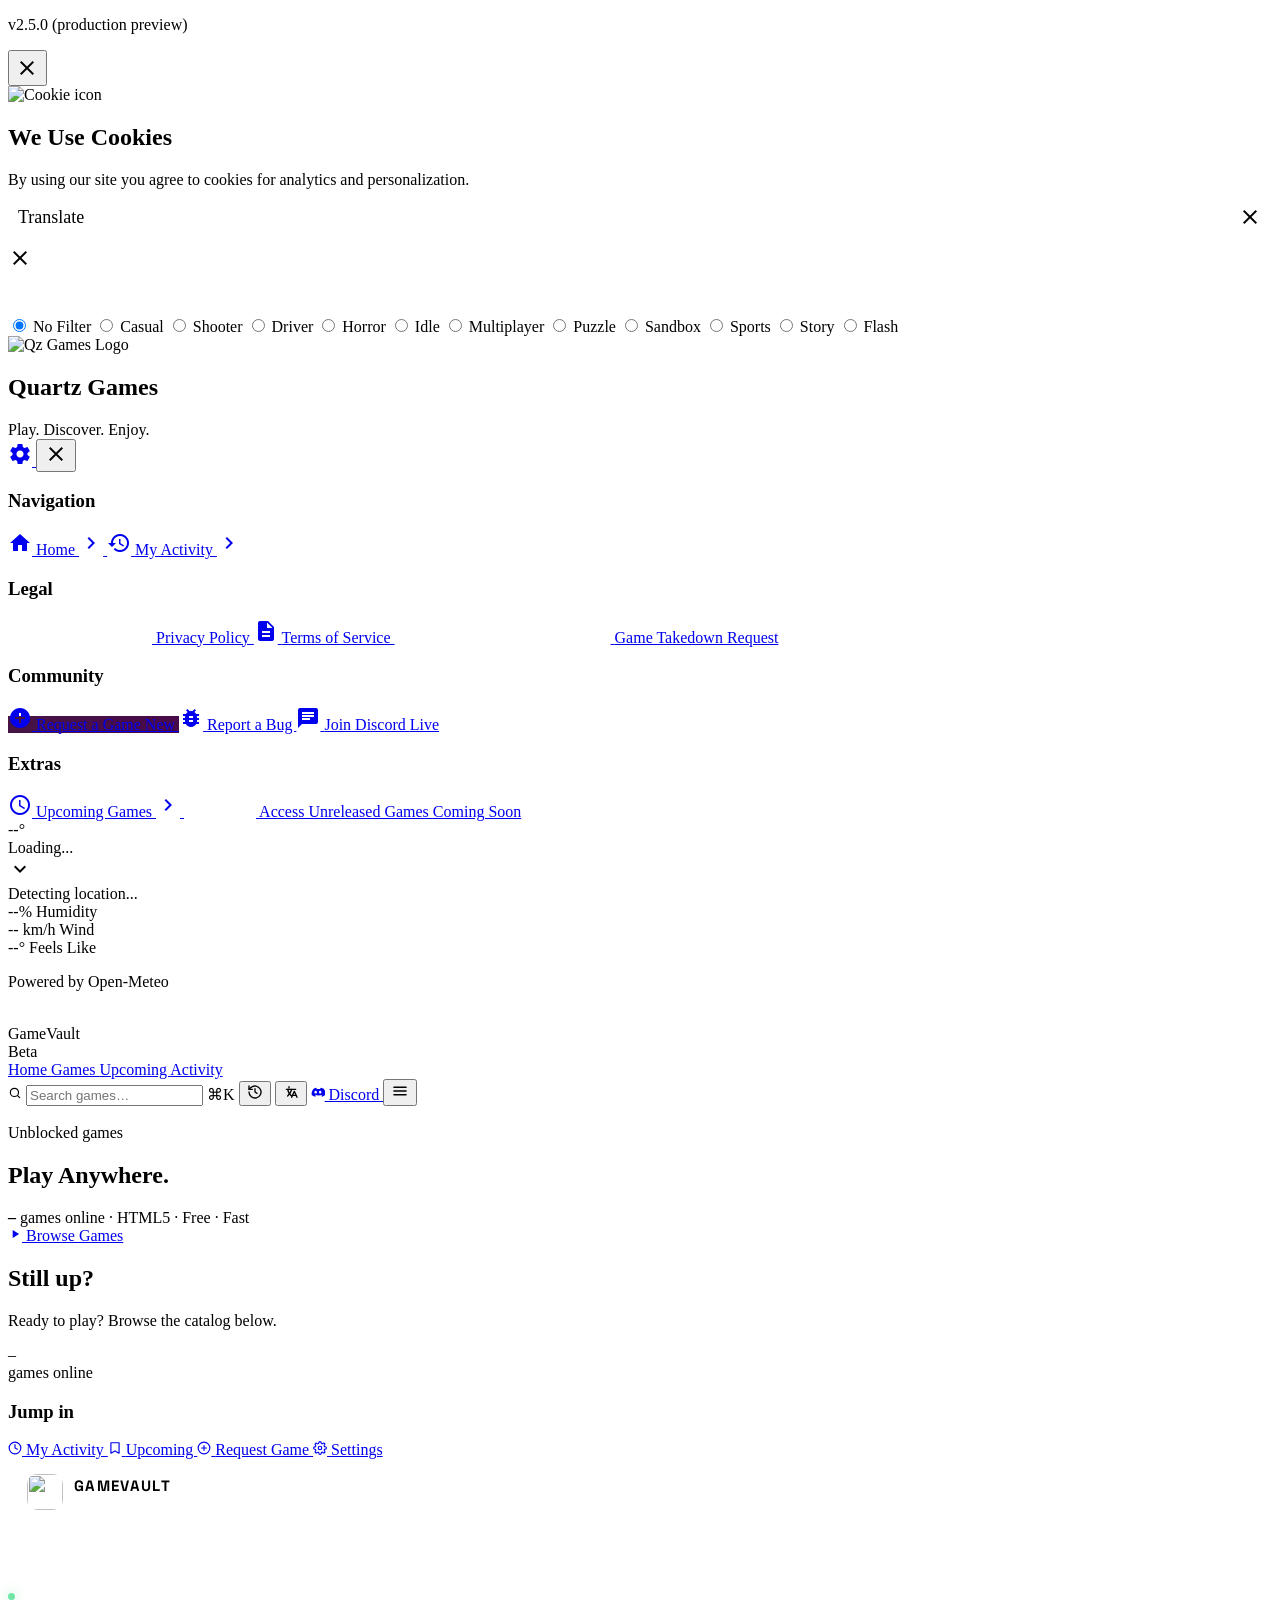
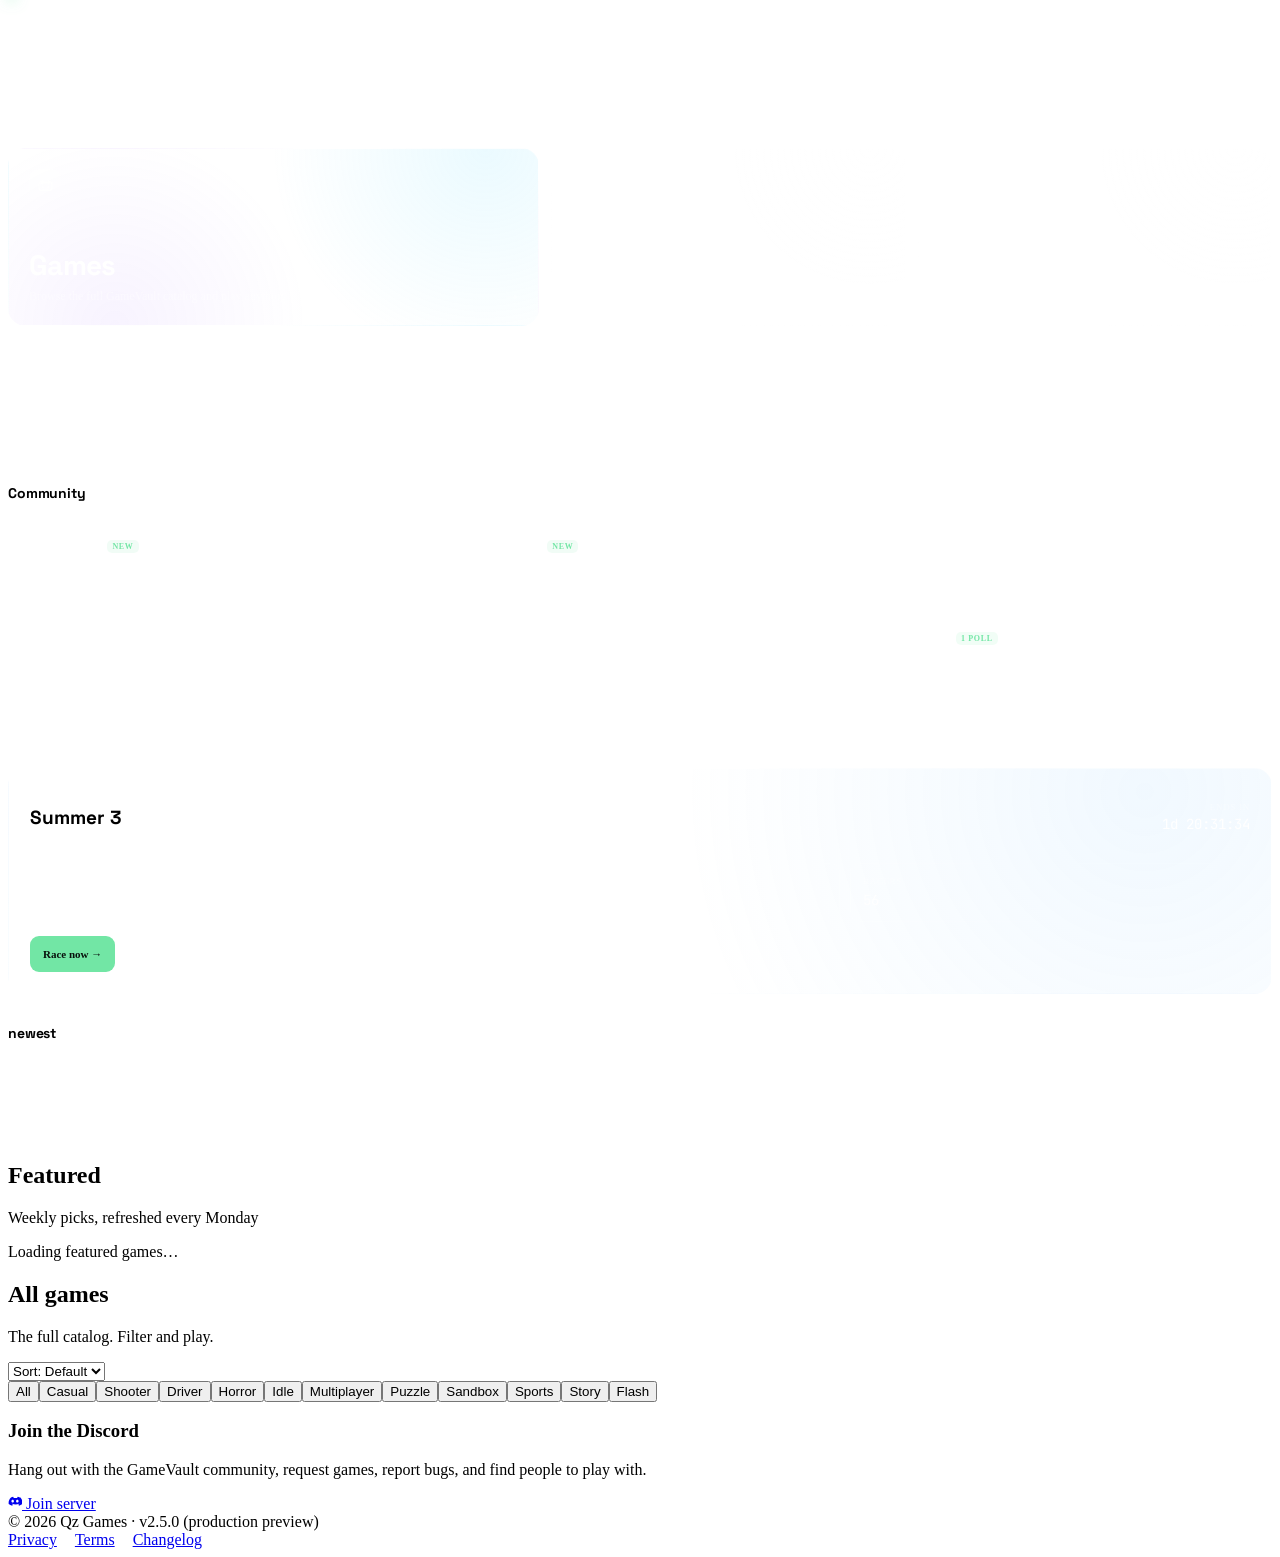
==== index.html @ e8b86406 "Update index.html" ====
<!DOCTYPE html>
<html lang="en">
    <head>
        <meta charset="UTF-8">
        <meta name="theme-color" content="#0a0b0e">
        <title>GameVault · Qz Games</title>

        <meta property="og:title" content="GameVault · Qz Games" />
        <meta name="title" content="GameVault · Qz Games" />
        <meta name="author" content="Qz Games" />

        <!-- Fonts: existing + new design fonts -->
        <link rel="preconnect" href="https://fonts.googleapis.com">
        <link rel="preconnect" href="https://fonts.gstatic.com" crossorigin>
        <link rel="preconnect" href="https://www.googletagmanager.com">
        <link href="https://fonts.googleapis.com/css2?family=Inter:wght@400;500;600;700&family=Space+Grotesk:wght@400;500;600;700&family=JetBrains+Mono:wght@400;500&display=swap" rel="stylesheet">

        <!-- CSS: existing stack, then home.css overrides last -->
        <link rel="stylesheet" href="./main.css">
        <link rel="stylesheet" href="./animations.css">
        <link id="themecss" rel="stylesheet" href="./styles/default.css">
        <link rel="stylesheet" href="https://fonts.googleapis.com/icon?family=Material+Icons">
        <link rel="stylesheet" href="./iconcss/weather-icons.min.css">
        <link rel="stylesheet" href="./home.css">

        <meta name="language" content="English">

        <script type="application/ld+json">
            {
              "@context": "https://schema.org",
              "@type": "WebPage",
              "name": "GameVault",
              "logo": "https://qz-games.github.io/logo-search.png"
            }
        </script>

        <link rel="canonical" href="https://qz-games.github.io"/>
        <link rel="canonical" href="https://qz-games.github.io/"/>

        <meta property="og:type" content="website" />
        <meta property="og:url" content="https://qz-games.github.io" />
        <meta property="og:image" content="https://qz-games.github.io/Q-BIG.png" />
        <meta property="og:locale" content="en_US" />

        <meta name="twitter:card" content="summary_large_image" />
        <meta name="twitter:title" content="GameVault | Qz Games" />
        <meta name="twitter:description" content="Play high-quality games anywhere." />
        <meta name="twitter:image" content="https://qz-games.github.io/Q-BIG.png" />

        <meta name="description" content="GameVault by Qz Games — play high-quality games, discover new games, connect with friends, and more." />

        <link rel="icon" href="./Q.png">
        <link rel="manifest" href="manifest.json">

        <meta name="keywords" content="qz games, quartz games, gamevault, qz games unblocked, quartz games unblocked, unblocked games github, games, github unblocked, unblocked sites github, unblocked games, school games, games to play, html5 games, play games online, online games"/>

        <meta name="viewport" content="width=device-width, initial-scale=1">

        <!-- Google Analytics -->
        <script defer src="https://www.googletagmanager.com/gtag/js?id=G-J246XWP5WQ"></script>

        <script defer>
            window.addEventListener('load', function() {
                window.dataLayer = window.dataLayer || [];

                function gtag(){
                    dataLayer.push(arguments);
                }

                gtag('js', new Date());
                gtag('config', 'G-J246XWP5WQ');
            });
        </script>

        <script src="./cookieshandle.js"></script>
        <script src="./themeshandler.js"></script>

        <script defer src="https://cdn.jsdelivr.net/npm/html2canvas@1.4.1/dist/html2canvas.min.js"></script>
        <script defer src="https://cdn.jsdelivr.net/npm/lz-string@1.5.0/libs/lz-string.min.js"></script>
        <script defer src="./errorgen.js"></script>

        <script async src="https://fundingchoicesmessages.google.com/i/pub-1654900800235927?ers=1"></script>

        <script>
            (function() {
                function signalGooglefcPresent() {
                    if (!window.frames['googlefcPresent']) {
                        if (document.body) {
                            const iframe = document.createElement('iframe');

                            iframe.style =
                                'width: 0; height: 0; border: none; z-index: -1000; left: -1000px; top: -1000px;';

                            iframe.style.display = 'none';
                            iframe.name = 'googlefcPresent';

                            document.body.appendChild(iframe);
                        } else {
                            setTimeout(signalGooglefcPresent, 0);
                        }
                    }
                }

                signalGooglefcPresent();
            })();
        </script>

        <!-- =========================================================
             GAMEVAULT ADDITIONAL STYLES
             These styles are intentionally inside index.html so the
             GameVault dashboard works without requiring another CSS file.
        ========================================================== -->

        <style>
            /* =========================================================
               GAMEVAULT DASHBOARD
            ========================================================== */

            .gv-dashboard {
                width: 100%;
                margin: 0 auto 42px;
                padding: 0;
            }

            .gv-dashboard *,
            .gv-dashboard *::before,
            .gv-dashboard *::after {
                box-sizing: border-box;
            }

            .gv-top-strip {
                width: 100%;
                display: flex;
                align-items: center;
                justify-content: space-between;
                gap: 18px;
                margin-bottom: 22px;
                padding: 14px 18px;
                border: 1px solid rgba(255,255,255,.08);
                background:
                    linear-gradient(
                        135deg,
                        rgba(255,255,255,.055),
                        rgba(255,255,255,.018)
                    );
                border-radius: 16px;
                backdrop-filter: blur(14px);
                -webkit-backdrop-filter: blur(14px);
            }

            .gv-brand-small {
                display: flex;
                align-items: center;
                gap: 11px;
                min-width: 0;
            }

            .gv-brand-small-logo {
                width: 36px;
                height: 36px;
                border-radius: 10px;
                object-fit: contain;
            }

            .gv-brand-small-text {
                min-width: 0;
            }

            .gv-brand-small-title {
                margin: 0;
                font-family: "Space Grotesk", sans-serif;
                font-size: 15px;
                font-weight: 700;
                letter-spacing: .09em;
                text-transform: uppercase;
            }

            .gv-brand-small-subtitle {
                margin-top: 2px;
                color: rgba(255,255,255,.48);
                font-size: 11px;
            }

            .gv-user-area {
                display: flex;
                align-items: center;
                gap: 10px;
            }

            .gv-guest {
                display: flex;
                align-items: center;
                gap: 9px;
                padding: 7px 10px;
                border-radius: 10px;
                color: rgba(255,255,255,.72);
                background: rgba(255,255,255,.035);
                border: 1px solid rgba(255,255,255,.07);
                font-size: 12px;
                font-weight: 600;
            }

            .gv-guest svg {
                width: 19px;
                height: 19px;
                opacity: .8;
            }

            .gv-day-card {
                display: flex;
                align-items: center;
                justify-content: flex-end;
                gap: 12px;
                color: rgba(255,255,255,.7);
                font-size: 12px;
            }

            .gv-day-card strong {
                color: rgba(255,255,255,.95);
                font-weight: 700;
            }

            .gv-day-divider {
                width: 1px;
                height: 23px;
                background: rgba(255,255,255,.1);
            }

            .gv-day-end {
                color: rgba(255,255,255,.42);
            }

            /* Main title */

            .gv-heading {
                margin: 20px 0 24px;
            }

            .gv-heading-kicker {
                display: flex;
                align-items: center;
                gap: 8px;
                margin-bottom: 8px;
                color: rgba(255,255,255,.45);
                font-size: 11px;
                font-weight: 700;
                letter-spacing: .14em;
                text-transform: uppercase;
            }

            .gv-heading-kicker::before {
                content: "";
                width: 7px;
                height: 7px;
                border-radius: 50%;
                background: #72e6a5;
                box-shadow: 0 0 14px rgba(114,230,165,.7);
            }

            .gv-heading h2 {
                margin: 0;
                font-family: "Space Grotesk", sans-serif;
                font-size: clamp(32px, 5vw, 58px);
                line-height: .98;
                letter-spacing: -.045em;
                font-weight: 700;
                color: #fff;
            }

            .gv-heading p {
                max-width: 650px;
                margin: 12px 0 0;
                color: rgba(255,255,255,.5);
                font-size: 14px;
                line-height: 1.6;
            }

            /* Main action cards */

            .gv-action-grid {
                display: grid;
                grid-template-columns: minmax(0, 1.5fr) repeat(2, minmax(180px, 1fr));
                gap: 12px;
                margin-bottom: 14px;
            }

            .gv-action {
                min-height: 142px;
                display: flex;
                flex-direction: column;
                justify-content: space-between;
                position: relative;
                overflow: hidden;
                padding: 20px;
                color: #fff;
                text-decoration: none;
                border: 1px solid rgba(255,255,255,.08);
                border-radius: 18px;
                background:
                    radial-gradient(
                        circle at 90% 0%,
                        rgba(255,255,255,.08),
                        transparent 38%
                    ),
                    rgba(255,255,255,.025);
                transition:
                    transform .2s ease,
                    border-color .2s ease,
                    background .2s ease;
            }

            .gv-action:hover {
                transform: translateY(-2px);
                border-color: rgba(255,255,255,.16);
                background:
                    radial-gradient(
                        circle at 90% 0%,
                        rgba(255,255,255,.12),
                        transparent 38%
                    ),
                    rgba(255,255,255,.045);
            }

            .gv-action-main {
                min-height: 178px;
                background:
                    radial-gradient(
                        circle at 90% 0%,
                        rgba(112,222,255,.14),
                        transparent 42%
                    ),
                    radial-gradient(
                        circle at 20% 100%,
                        rgba(161,105,255,.08),
                        transparent 42%
                    ),
                    rgba(255,255,255,.025);
            }

            .gv-action-icon {
                width: 32px;
                height: 32px;
                display: flex;
                align-items: center;
                justify-content: center;
                border-radius: 9px;
                background: rgba(255,255,255,.07);
                color: rgba(255,255,255,.88);
            }

            .gv-action-icon svg {
                width: 17px;
                height: 17px;
            }

            .gv-action-title {
                margin-top: 18px;
                font-family: "Space Grotesk", sans-serif;
                font-size: 22px;
                font-weight: 700;
                letter-spacing: -.025em;
            }

            .gv-action-main .gv-action-title {
                font-size: 28px;
            }

            .gv-action-description {
                margin-top: 5px;
                color: rgba(255,255,255,.42);
                font-size: 12px;
                line-height: 1.45;
            }

            .gv-action-arrow {
                position: absolute;
                right: 18px;
                bottom: 18px;
                color: rgba(255,255,255,.48);
                font-size: 18px;
            }

            .gv-action:hover .gv-action-arrow {
                color: rgba(255,255,255,.9);
            }

            /* Stats */

            .gv-stats {
                display: grid;
                grid-template-columns: repeat(2, 1fr);
                gap: 12px;
                margin: 14px 0;
            }

            .gv-stat-card {
                display: flex;
                align-items: flex-end;
                justify-content: space-between;
                padding: 18px 20px;
                border: 1px solid rgba(255,255,255,.07);
                border-radius: 15px;
                background: rgba(255,255,255,.022);
            }

            .gv-stat-number {
                font-family: "JetBrains Mono", monospace;
                font-size: 30px;
                line-height: 1;
                font-weight: 500;
                color: #fff;
                letter-spacing: -.04em;
            }

            .gv-stat-label {
                color: rgba(255,255,255,.42);
                font-size: 11px;
                font-weight: 600;
                text-transform: uppercase;
                letter-spacing: .08em;
            }

            /* Community */

            .gv-community {
                margin-top: 26px;
            }

            .gv-section-label {
                display: flex;
                align-items: center;
                justify-content: space-between;
                gap: 12px;
                margin-bottom: 12px;
            }

            .gv-section-label h3 {
                margin: 0;
                font-family: "Space Grotesk", sans-serif;
                font-size: 14px;
                font-weight: 700;
                letter-spacing: -.01em;
            }

            .gv-section-label span {
                color: rgba(255,255,255,.35);
                font-size: 11px;
            }

            .gv-community-grid {
                display: grid;
                grid-template-columns: repeat(3, 1fr);
                gap: 10px;
            }

            .gv-community-card {
                display: flex;
                align-items: center;
                gap: 13px;
                min-height: 82px;
                padding: 15px;
                text-decoration: none;
                color: #fff;
                border: 1px solid rgba(255,255,255,.07);
                border-radius: 14px;
                background: rgba(255,255,255,.02);
                transition:
                    transform .18s ease,
                    border-color .18s ease,
                    background .18s ease;
            }

            .gv-community-card:hover {
                transform: translateY(-2px);
                border-color: rgba(255,255,255,.14);
                background: rgba(255,255,255,.04);
            }

            .gv-community-icon {
                width: 36px;
                height: 36px;
                flex: 0 0 36px;
                display: flex;
                align-items: center;
                justify-content: center;
                border-radius: 10px;
                background: rgba(255,255,255,.055);
                color: rgba(255,255,255,.76);
            }

            .gv-community-icon svg {
                width: 17px;
                height: 17px;
            }

            .gv-community-copy {
                min-width: 0;
            }

            .gv-community-title {
                display: flex;
                align-items: center;
                gap: 7px;
                font-size: 13px;
                font-weight: 700;
            }

            .gv-new {
                padding: 2px 5px;
                border-radius: 5px;
                background: rgba(114,230,165,.1);
                color: #72e6a5;
                font-size: 8px;
                font-weight: 800;
                letter-spacing: .08em;
                text-transform: uppercase;
            }

            .gv-community-description {
                margin-top: 3px;
                color: rgba(255,255,255,.36);
                font-size: 10px;
                line-height: 1.35;
            }

            /* Quick links */

            .gv-quick-links {
                display: flex;
                flex-wrap: wrap;
                gap: 7px;
                margin-top: 16px;
            }

            .gv-quick-link {
                display: inline-flex;
                align-items: center;
                gap: 7px;
                min-height: 34px;
                padding: 0 11px;
                color: rgba(255,255,255,.53);
                text-decoration: none;
                border: 1px solid rgba(255,255,255,.06);
                border-radius: 9px;
                background: rgba(255,255,255,.018);
                font-size: 11px;
                font-weight: 600;
                transition: .18s ease;
            }

            .gv-quick-link:hover {
                color: #fff;
                background: rgba(255,255,255,.045);
                border-color: rgba(255,255,255,.12);
            }

            .gv-quick-link svg {
                width: 13px;
                height: 13px;
                opacity: .7;
            }

            /* Track of the week */

            .gv-track {
                position: relative;
                overflow: hidden;
                margin-top: 30px;
                padding: 21px;
                border: 1px solid rgba(255,255,255,.08);
                border-radius: 18px;
                background:
                    radial-gradient(
                        circle at 90% 10%,
                        rgba(116,192,255,.1),
                        transparent 40%
                    ),
                    rgba(255,255,255,.025);
            }

            .gv-track-top {
                display: flex;
                align-items: center;
                justify-content: space-between;
                gap: 15px;
                margin-bottom: 18px;
            }

            .gv-track-label {
                color: rgba(255,255,255,.42);
                font-size: 10px;
                font-weight: 700;
                letter-spacing: .12em;
                text-transform: uppercase;
            }

            .gv-track-name {
                margin-top: 4px;
                font-family: "Space Grotesk", sans-serif;
                font-size: 19px;
                font-weight: 700;
            }

            .gv-track-season {
                margin-top: 3px;
                color: rgba(255,255,255,.4);
                font-size: 11px;
            }

            .gv-track-timer {
                text-align: right;
            }

            .gv-track-timer-label {
                color: rgba(255,255,255,.35);
                font-size: 9px;
                text-transform: uppercase;
                letter-spacing: .08em;
            }

            .gv-track-timer-value {
                margin-top: 3px;
                font-family: "JetBrains Mono", monospace;
                font-size: 14px;
                color: #fff;
            }

            .gv-track-grid {
                display: grid;
                grid-template-columns: repeat(3, 1fr);
                gap: 10px;
            }

            .gv-track-stat {
                padding: 12px;
                border-radius: 10px;
                background: rgba(255,255,255,.025);
                border: 1px solid rgba(255,255,255,.05);
            }

            .gv-track-stat-label {
                color: rgba(255,255,255,.34);
                font-size: 9px;
                text-transform: uppercase;
                letter-spacing: .07em;
            }

            .gv-track-stat-value {
                margin-top: 5px;
                font-family: "JetBrains Mono", monospace;
                font-size: 14px;
                color: rgba(255,255,255,.9);
            }

            .gv-track-actions {
                display: flex;
                gap: 8px;
                margin-top: 14px;
            }

            .gv-track-btn {
                display: inline-flex;
                align-items: center;
                justify-content: center;
                gap: 6px;
                min-height: 36px;
                padding: 0 13px;
                border-radius: 9px;
                text-decoration: none;
                font-size: 11px;
                font-weight: 700;
                transition: .18s ease;
            }

            .gv-track-btn-primary {
                color: #08100c;
                background: #72e6a5;
            }

            .gv-track-btn-primary:hover {
                transform: translateY(-1px);
                filter: brightness(1.05);
            }

            .gv-track-btn-secondary {
                color: rgba(255,255,255,.7);
                background: rgba(255,255,255,.045);
                border: 1px solid rgba(255,255,255,.07);
            }

            .gv-track-btn-secondary:hover {
                color: #fff;
                background: rgba(255,255,255,.075);
            }

            /* Friends / newest */

            .gv-newest {
                margin-top: 30px;
            }

            .gv-feed-card {
                display: flex;
                align-items: center;
                justify-content: space-between;
                gap: 15px;
                padding: 15px 17px;
                border: 1px solid rgba(255,255,255,.07);
                border-radius: 13px;
                background: rgba(255,255,255,.02);
            }

            .gv-feed-main {
                display: flex;
                align-items: center;
                gap: 11px;
                min-width: 0;
            }

            .gv-avatar {
                width: 34px;
                height: 34px;
                flex: 0 0 34px;
                display: flex;
                align-items: center;
                justify-content: center;
                border-radius: 50%;
                background: rgba(255,255,255,.07);
                color: rgba(255,255,255,.7);
                font-size: 12px;
                font-weight: 700;
            }

            .gv-feed-title {
                font-size: 12px;
                font-weight: 600;
                color: rgba(255,255,255,.78);
            }

            .gv-feed-subtitle {
                margin-top: 3px;
                color: rgba(255,255,255,.36);
                font-size: 10px;
            }

            .gv-feed-link {
                color: rgba(255,255,255,.55);
                font-size: 10px;
                font-weight: 700;
                text-decoration: none;
                white-space: nowrap;
            }

            .gv-feed-link:hover {
                color: #fff;
            }

            /* Mobile */

            @media (max-width: 900px) {
                .gv-action-grid {
                    grid-template-columns: 1fr 1fr;
                }

                .gv-action-main {
                    grid-column: 1 / -1;
                }

                .gv-community-grid {
                    grid-template-columns: 1fr 1fr;
                }
            }

            @media (max-width: 650px) {
                .gv-top-strip {
                    align-items: flex-start;
                    flex-direction: column;
                }

                .gv-day-card {
                    justify-content: flex-start;
                }

                .gv-action-grid {
                    grid-template-columns: 1fr;
                }

                .gv-action-main {
                    grid-column: auto;
                }

                .gv-community-grid {
                    grid-template-columns: 1fr;
                }

                .gv-stats {
                    grid-template-columns: 1fr 1fr;
                }

                .gv-track-grid {
                    grid-template-columns: 1fr;
                }

                .gv-track-top {
                    align-items: flex-start;
                    flex-direction: column;
                }

                .gv-track-timer {
                    text-align: left;
                }

                .gv-feed-card {
                    align-items: flex-start;
                    flex-direction: column;
                }
            }

            @media (max-width: 430px) {
                .gv-stats {
                    grid-template-columns: 1fr;
                }

                .gv-heading h2 {
                    font-size: 38px;
                }

                .gv-quick-links {
                    display: grid;
                    grid-template-columns: 1fr 1fr;
                }

                .gv-quick-link {
                    justify-content: center;
                }
            }
        </style>
    </head>

    <body data-qz-theme-scripts="enabled" data-bg="mesh" data-density="cozy">

        <!-- Version tag -->
        <p class="site-version-floating">
            <span data-qz-version="label">v2.5.0 (production preview)</span>
        </p>

        <!-- Animated background stage -->
        <div class="bg-stage" aria-hidden="true">
            <div class="grid-bg"></div>
            <div class="glow"></div>
            <div class="glow b"></div>
        </div>

        <!-- Custom background area -->
        <div
            id="backgroundarea"
            style="position:fixed;top:0;left:0;width:100%;height:100vh;z-index:-2;overflow:hidden;"
        ></div>

        <!-- =========================================================
             EXISTING ELEMENTS KEPT FOR JS FUNCTIONALITY
        ========================================================== -->

        <!-- Cookie notification -->
        <div id="notafication" class="notafication-v2">

            <button
                id="closenote"
                class="notification-close"
                aria-label="Close notification"
            >
                <span
                    class="material-icons"
                    style="margin-top:3px;margin-left:-1.5px;"
                >
                    close
                </span>
            </button>

            <div class="notification-top">

                <div class="notification-icon">
                    <img
                        id="cookiepic"
                        src="./cookieimg.png"
                        alt="Cookie icon"
                    />
                </div>

                <div
                    id="notification-spinner"
                    class="notification-spinner"
                    aria-hidden="true"
                ></div>

                <div class="notification-content">
                    <h2
                        id="titlenote"
                        class="notification-title"
                    >
                        We Use Cookies
                    </h2>

                    <p
                        id="descnote"
                        class="notification-desc"
                    >
                        By using our site you agree to cookies for analytics and personalization.
                    </p>
                </div>

            </div>

            <div
                id="notification-bottom"
                class="notification-bottom"
                style="display:none;"
            >
                <a
                    href="./privacy-policy.html"
                    class="notification-btn"
                    aria-label="Learn more about our cookie policy"
                >
                    <span class="material-icons">info</span>
                    Learn More
                </a>
            </div>

        </div>

        <!-- Translate container -->
        <div
            class="translatecontainer"
            id="translateM"
        >

            <p
                style="
                    font-size:18px;
                    font-weight:500;
                    left:10px;
                    position:relative;
                "
            >
                Translate
            </p>

            <span
                class="material-icons notranslate"
                onclick="ToggleTranslate()"
                style="
                    float:right;
                    cursor:pointer;
                    position:relative;
                    top:-40.5px;
                    right:10px;
                "
                role="button"
                aria-label="Close translation menu"
                tabindex="0"
            >
                close
            </span>

            <div
                class="lineidk"
                style="top:-13px;"
            ></div>

            <div
                style="
                    top:50%;
                    position:absolute;
                    left:50%;
                    transform:translate(-50%,-50%);
                "
                id="google_translate_element"
            ></div>

            <script type="text/javascript">
                function googleTranslateElementInit() {
                    new google.translate.TranslateElement(
                        {
                            pageLanguage: 'en',
                            layout: google.translate.TranslateElement.InlineLayout.SIMPLE
                        },
                        'google_translate_element'
                    );
                }
            </script>

            <script src="./auto-translate.js"></script>

        </div>

        <!-- Filter menu -->
        <div
            class="filtercontainer"
            id="filterM"
        >

            <div
                style="
                    width:100%;
                    position:relative;
                    height:70px;
                "
            >
                <span
                    class="closefilterw"
                    onclick="ToggleFilter()"
                    role="button"
                    aria-label="Close filter menu"
                    tabindex="0"
                >
                    <span class="material-icons notranslate">
                        close
                    </span>
                </span>
            </div>

            <div class="filter-radio-group">

                <label
                    class="filter-radio-container"
                    onclick="filterByTag('');"
                >
                    <input
                        type="radio"
                        name="custom-radio"
                        value="no filter"
                        checked
                    />
                    <span class="filter-radio-checkmark"></span>
                    No Filter
                </label>

                <label
                    class="filter-radio-container"
                    onclick="filterByTag('casual');"
                >
                    <input
                        type="radio"
                        name="custom-radio"
                        value="Casual"
                    />
                    <span class="filter-radio-checkmark"></span>
                    Casual
                </label>

                <label
                    class="filter-radio-container"
                    onclick="filterByTag('shooter');"
                >
                    <input
                        type="radio"
                        name="custom-radio"
                        value="Shooter"
                    />
                    <span class="filter-radio-checkmark"></span>
                    Shooter
                </label>

                <label
                    class="filter-radio-container"
                    onclick="filterByTag('driver');"
                >
                    <input
                        type="radio"
                        name="custom-radio"
                        value="Driver"
                    />
                    <span class="filter-radio-checkmark"></span>
                    Driver
                </label>

                <label
                    class="filter-radio-container"
                    onclick="filterByTag('horror');"
                >
                    <input
                        type="radio"
                        name="custom-radio"
                        value="Horror"
                    />
                    <span class="filter-radio-checkmark"></span>
                    Horror
                </label>

                <label
                    class="filter-radio-container"
                    onclick="filterByTag('idle');"
                >
                    <input
                        type="radio"
                        name="custom-radio"
                        value="Idle"
                    />
                    <span class="filter-radio-checkmark"></span>
                    Idle
                </label>

                <label
                    class="filter-radio-container"
                    onclick="filterByTag('multiplayer');"
                >
                    <input
                        type="radio"
                        name="custom-radio"
                        value="multiplayer"
                    />
                    <span class="filter-radio-checkmark"></span>
                    Multiplayer
                </label>

                <label
                    class="filter-radio-container"
                    onclick="filterByTag('puzzle');"
                >
                    <input
                        type="radio"
                        name="custom-radio"
                        value="Puzzle"
                    />
                    <span class="filter-radio-checkmark"></span>
                    Puzzle
                </label>

                <label
                    class="filter-radio-container"
                    onclick="filterByTag('sandbox');"
                >
                    <input
                        type="radio"
                        name="custom-radio"
                        value="Sandbox"
                    />
                    <span class="filter-radio-checkmark"></span>
                    Sandbox
                </label>

                <label
                    class="filter-radio-container"
                    onclick="filterByTag('sport');"
                >
                    <input
                        type="radio"
                        name="custom-radio"
                        value="Sports"
                    />
                    <span class="filter-radio-checkmark"></span>
                    Sports
                </label>

                <label
                    class="filter-radio-container"
                    onclick="filterByTag('story');"
                >
                    <input
                        type="radio"
                        name="custom-radio"
                        value="Story"
                    />
                    <span class="filter-radio-checkmark"></span>
                    Story
                </label>

                <label
                    class="filter-radio-container"
                    onclick="filterByTag('flash');"
                >
                    <input
                        type="radio"
                        name="custom-radio"
                        value="Flash"
                    />
                    <span class="filter-radio-checkmark"></span>
                    Flash
                </label>

            </div>

        </div>

        <!-- =========================================================
             SIDEBAR
        ========================================================== -->

        <div
            id="sidenavcont"
            class="sidenavcont"
        >

            <div
                id="sidenav"
                class="sidenav-dev"
            >

                <div class="sidenav-header">

                    <div class="sidenav-brand">

                        <img
                            src="./Q.png"
                            class="sidenav-logo"
                            alt="Qz Games Logo"
                        >

                        <div class="sidenav-title">
                            <h2>Quartz Games</h2>
                            <span class="sidenav-subtitle">
                                Play. Discover. Enjoy.
                            </span>
                        </div>

                    </div>

                    <div class="sidenav-controls">

                        <a
                            href="./settings.html"
                            class="sidenav-icon-btn"
                            aria-label="Settings"
                            role="button"
                            tabindex="0"
                        >
                            <span class="material-icons">
                                settings
                            </span>
                        </a>

                        <button
                            onclick="ToggleSideNav()"
                            class="sidenav-icon-btn"
                            aria-label="Close menu"
                            tabindex="0"
                        >
                            <span class="material-icons">
                                close
                            </span>
                        </button>

                    </div>

                </div>

                <nav class="sidenav-menu">

                    <div class="menu-section">

                        <h3 class="menu-section-title">
                            Navigation
                        </h3>

                        <a
                            href="./index.html"
                            class="menu-item"
                        >
                            <span class="material-icons menu-icon">
                                home
                            </span>

                            <span class="menu-text">
                                Home
                            </span>

                            <span class="menu-arrow material-icons">
                                chevron_right
                            </span>
                        </a>

                        <a
                            href="./activity.html"
                            class="menu-item"
                        >
                            <span class="material-icons menu-icon">
                                history
                            </span>

                            <span class="menu-text">
                                My Activity
                            </span>

                            <span class="menu-arrow material-icons">
                                chevron_right
                            </span>
                        </a>

                    </div>

                    <div class="menu-section">

                        <h3 class="menu-section-title">
                            Legal
                        </h3>

                        <a
                            href="./privacy-policy.html"
                            class="menu-item menu-item-secondary"
                        >
                            <span class="material-icons menu-icon">
                                policy
                            </span>

                            <span class="menu-text">
                                Privacy Policy
                            </span>
                        </a>

                        <a
                            href="./terms-of-service.html"
                            class="menu-item menu-item-secondary"
                        >
                            <span class="material-icons menu-icon">
                                description
                            </span>

                            <span class="menu-text">
                                Terms of Service
                            </span>
                        </a>

                        <a
                            href="https://forms.gle/u3R4h8821uH3c2m5A"
                            class="menu-item menu-item-secondary"
                        >
                            <span class="material-icons menu-icon">
                                file_copy
                            </span>

                            <span class="menu-text">
                                Game Takedown Request
                            </span>
                        </a>

                    </div>

                    <div class="menu-section">

                        <h3 class="menu-section-title">
                            Community
                        </h3>

                        <a
                            href="https://forms.gle/ZePL2go47CXFLnbH9"
                            class="menu-item menu-item-highlight"
                            style="
                                background:
                                linear-gradient(
                                    135deg,
                                    rgb(70,20,70),
                                    rgb(73,9,73)
                                );
                                border-color:rgb(143,17,143);
                            "
                            target="_blank"
                            rel="noopener"
                        >
                            <span class="material-icons menu-icon">
                                add_circle
                            </span>

                            <span class="menu-text">
                                Request a Game
                            </span>

                            <span class="menu-badge">
                                New
                            </span>
                        </a>

                        <a
                            href="https://forms.gle/yLyC7rFkY1xeNk3TA"
                            class="menu-item menu-item-warning"
                            target="_blank"
                            rel="noopener"
                        >
                            <span class="material-icons menu-icon">
                                bug_report
                            </span>

                            <span class="menu-text">
                                Report a Bug
                            </span>
                        </a>

                        <a
                            href="https://discord.gg/9ZYn9bf4SU"
                            class="menu-item menu-item-discord"
                            target="_blank"
                            rel="noopener"
                        >
                            <span class="material-icons menu-icon">
                                chat
                            </span>

                            <span class="menu-text">
                                Join Discord
                            </span>

                            <span class="menu-badge discord-badge">
                                Live
                            </span>
                        </a>

                    </div>

                    <div class="menu-section">

                        <h3 class="menu-section-title">
                            Extras
                        </h3>

                        <a
                            href="./upcoming.html"
                            class="menu-item"
                        >
                            <span class="material-icons menu-icon">
                                schedule
                            </span>

                            <span class="menu-text">
                                Upcoming Games
                            </span>

                            <span class="menu-arrow material-icons">
                                chevron_right
                            </span>
                        </a>

                        <a
                            href="./unreleased-games.html"
                            class="menu-item menu-item-highlight"
                        >
                            <span class="material-icons menu-icon">
                                key
                            </span>

                            <span class="menu-text">
                                Access Unreleased Games
                            </span>

                            <span class="menu-badge">
                                Coming Soon
                            </span>
                        </a>

                    </div>

                </nav>

                <!-- Weather widget -->
                <div class="sidenav-footer">

                    <div
                        id="weather-widget"
                        class="weather-widget"
                        role="button"
                        tabindex="0"
                        aria-expanded="false"
                    >

                        <div
                            id="weather-loading"
                            class="weather-loading"
                            style="display:none;"
                        >
                            <span class="material-icons">
                                hourglass_empty
                            </span>
                        </div>

                        <div class="weather-main">

                            <i
                                id="weather-icon"
                                class="wi wi-day-sunny weather-icon"
                            ></i>

                            <div class="weather-main-info">

                                <div
                                    id="weather-temp"
                                    class="weather-temp"
                                >
                                    --°
                                </div>

                                <div
                                    id="weather-condition"
                                    class="weather-condition"
                                >
                                    Loading...
                                </div>

                            </div>

                            <span class="weather-expand-icon material-icons">
                                expand_more
                            </span>

                        </div>

                        <div class="weather-expandable">

                            <div
                                id="weather-location"
                                class="weather-location"
                            >
                                Detecting location...
                            </div>

                            <div class="weather-details">

                                <div class="weather-detail-item">

                                    <i class="wi wi-humidity weather-detail-icon"></i>

                                    <div class="weather-detail-content">

                                        <span
                                            id="weather-humidity"
                                            class="weather-detail-value"
                                        >
                                            --%
                                        </span>

                                        <span class="weather-detail-label">
                                            Humidity
                                        </span>

                                    </div>

                                </div>

                                <div class="weather-detail-item">

                                    <i class="wi wi-strong-wind weather-detail-icon"></i>

                                    <div class="weather-detail-content">

                                        <span
                                            id="weather-wind"
                                            class="weather-detail-value"
                                        >
                                            -- km/h
                                        </span>

                                        <span class="weather-detail-label">
                                            Wind
                                        </span>

                                    </div>

                                </div>

                                <div class="weather-detail-item">

                                    <i class="wi wi-thermometer weather-detail-icon"></i>

                                    <div class="weather-detail-content">

                                        <span
                                            id="weather-feels-like"
                                            class="weather-detail-value"
                                        >
                                            --°
                                        </span>

                                        <span class="weather-detail-label">
                                            Feels Like
                                        </span>

                                    </div>

                                </div>

                            </div>

                        </div>

                    </div>

                    <p class="footer-text">
                        Powered by Open-Meteo
                    </p>

                </div>

            </div>

            <div
                class="backdropside"
                id="backdropside"
            ></div>

        </div>

        <!-- =========================================================
             CHANGELOG
        ========================================================== -->

        <div
            id="changelogModal"
            class="changelog-modal"
            hidden
            aria-hidden="true"
        >

            <div
                id="changelogBackdrop"
                class="changelog-modal-backdrop"
            ></div>

            <section
                class="changelog-panel"
                role="dialog"
                aria-modal="true"
                aria-labelledby="changelogTitle"
            >

                <div class="changelog-panel-header">

                    <div class="changelog-panel-title-wrap">

                        <span
                            class="changelog-panel-icon-wrap"
                            aria-hidden="true"
                        >
                            <span class="material-icons changelog-panel-icon notranslate">
                                update
                            </span>
                        </span>

                        <div>

                            <h2
                                id="changelogTitle"
                                class="changelog-panel-title"
                            >
                                Changelog
                            </h2>

                            <p class="changelog-panel-subtitle">
                                Latest site updates from <code>chnglog.txt</code>
                            </p>

                        </div>

                    </div>

                    <button
                        id="changelogClose"
                        class="changelog-close-btn"
                        type="button"
                        aria-label="Close changelog"
                    >
                        <span class="material-icons notranslate">
                            close
                        </span>
                    </button>

                </div>

                <div class="changelog-panel-body">

                    <pre
                        id="changelogContent"
                        class="changelog-content"
                    >
Loading changelog...
                    </pre>

                </div>

            </section>

        </div>

        <!-- Hidden greeting banner -->
        <div
            id="greeting-banner"
            class="greeting-banner"
            style="display:none;"
            aria-hidden="true"
        >

            <div class="greeting-content">

                <span class="greeting-text">
                    Good Morning!
                </span>

                <i
                    id="greeting-weather-icon"
                    class="wi wi-day-sunny greeting-weather-icon"
                ></i>

                <span class="greeting-separator">
                    ·
                </span>

                <span
                    id="greeting-weather-condition"
                    class="greeting-weather-text"
                >
                    Loading...
                </span>

            </div>

        </div>

        <!-- =========================================================
             TOP NAVIGATION
        ========================================================== -->

        <nav
            class="nav"
            role="navigation"
            aria-label="Main navigation"
        >

            <div class="nav-inner">

                <div
                    class="brand"
                    onclick="ToggleSideNav()"
                    role="button"
                    tabindex="0"
                    aria-label="Open navigation menu"
                    style="cursor:pointer;"
                    onkeydown="
                        if(event.key==='Enter'||event.key===' ')
                        ToggleSideNav()
                    "
                >

                    <div
                        class="brand-mark"
                        aria-hidden="true"
                    >
                        <img
                            src="./Q.png"
                            class="brand-logo"
                            alt=""
                        >
                    </div>

                    <div class="brand-name">
                        GameVault
                    </div>

                    <span class="brand-tag">
                        Beta
                    </span>

                </div>

                <div class="nav-links">

                    <a
                        class="nav-link is-active"
                        href="./index.html"
                    >
                        Home
                    </a>

                    <a
                        class="nav-link"
                        href="#games-section"
                    >
                        Games
                    </a>

                    <a
                        class="nav-link"
                        href="./upcoming.html"
                    >
                        Upcoming
                    </a>

                    <a
                        class="nav-link"
                        href="./activity.html"
                    >
                        Activity
                    </a>

                </div>

                <div class="nav-spacer"></div>

                <label
                    class="nav-search"
                    for="gamesearch"
                >

                    <svg
                        width="14"
                        height="14"
                        viewBox="0 0 24 24"
                        fill="none"
                        stroke="currentColor"
                        stroke-width="2"
                        stroke-linecap="round"
                        stroke-linejoin="round"
                        aria-hidden="true"
                    >
                        <circle
                            cx="11"
                            cy="11"
                            r="7"
                        />
                        <path d="m20 20-3.5-3.5"/>
                    </svg>

                    <input
                        id="gamesearch"
                        type="text"
                        placeholder="Search games…"
                        aria-label="Search games"
                        autocomplete="off"
                    />

                    <span
                        class="kbd"
                        aria-hidden="true"
                    >
                        ⌘K
                    </span>

                </label>

                <button
                    class="icon-btn"
                    title="Changelog"
                    id="changelogButton"
                    type="button"
                    aria-haspopup="dialog"
                    aria-controls="changelogModal"
                >

                    <svg
                        width="16"
                        height="16"
                        viewBox="0 0 24 24"
                        fill="none"
                        stroke="currentColor"
                        stroke-width="2"
                        stroke-linecap="round"
                        stroke-linejoin="round"
                        aria-hidden="true"
                    >
                        <path d="M3 12a9 9 0 1 0 3-6.7L3 8"/>
                        <path d="M3 3v5h5"/>
                        <path d="M12 7v5l3 2"/>
                    </svg>

                </button>

                <button
                    class="icon-btn"
                    title="Translate"
                    type="button"
                    onclick="ToggleTranslate()"
                    aria-label="Open translate"
                >

                    <svg
                        width="16"
                        height="16"
                        viewBox="0 0 24 24"
                        fill="none"
                        stroke="currentColor"
                        stroke-width="2"
                        stroke-linecap="round"
                        stroke-linejoin="round"
                        aria-hidden="true"
                    >
                        <path d="M5 8h14"/>
                        <path d="M9 4v2"/>
                        <path d="M7 8s1.5 7 6 10"/>
                        <path d="M13 8s-1 5-6 10"/>
                        <path d="m13 20 4-9 4 9"/>
                        <path d="M14.5 17h5"/>
                    </svg>

                </button>

                <a
                    class="btn-primary"
                    href="https://discord.gg/9ZYn9bf4SU"
                    target="_blank"
                    rel="noopener"
                    aria-label="Join Discord server"
                >

                    <svg
                        width="14"
                        height="14"
                        viewBox="0 0 24 24"
                        fill="currentColor"
                        aria-hidden="true"
                    >
                        <path d="M20.317 4.369A19.8 19.8 0 0 0 16.558 3.2a.074.074 0 0 0-.079.037c-.34.603-.724 1.39-.987 2.006a18.3 18.3 0 0 0-5.487 0 12.5 12.5 0 0 0-1-2.006.077.077 0 0 0-.079-.037 19.7 19.7 0 0 0-3.76 1.169.07.07 0 0 0-.032.028C1.533 8.046.78 11.63 1.15 15.17a.083.083 0 0 0 .031.056 19.9 19.9 0 0 0 5.994 3.03.078.078 0 0 0 .084-.028c.462-.63.874-1.295 1.226-1.994a.076.076 0 0 0-.041-.105 13.1 13.1 0 0 1-1.872-.892.077.077 0 0 1-.008-.128c.126-.094.252-.192.372-.291a.074.074 0 0 1 .077-.01c3.928 1.793 8.18 1.793 12.061 0a.074.074 0 0 1 .078.01c.121.099.246.198.372.292a.077.077 0 0 1-.006.128 12.3 12.3 0 0 1-1.873.891.077.077 0 0 0-.04.106c.36.698.772 1.363 1.225 1.993a.076.076 0 0 0 .084.028 19.8 19.8 0 0 0 6.002-3.03.077.077 0 0 0 .032-.054c.5-4.094-.838-7.65-3.548-10.774a.06.06 0 0 0-.03-.028zM8.02 13.015c-1.182 0-2.157-1.085-2.157-2.419 0-1.333.956-2.419 2.157-2.419 1.21 0 2.176 1.096 2.157 2.42 0 1.333-.956 2.418-2.157 2.418zm7.974 0c-1.182 0-2.157-1.085-2.419-2.419 0-1.333.956-2.419 2.157-2.419 1.21 0 2.176 1.096 2.157 2.42 0 1.333-.946 2.418-2.157 2.418z"/>
                    </svg>

                    Discord

                </a>

                <button
                    class="icon-btn nav-menu-btn"
                    title="Menu"
                    type="button"
                    onclick="ToggleSideNav()"
                    aria-label="Open navigation menu"
                >

                    <svg
                        width="18"
                        height="18"
                        viewBox="0 0 24 24"
                        fill="none"
                        stroke="currentColor"
                        stroke-width="2.2"
                        stroke-linecap="round"
                        aria-hidden="true"
                    >
                        <path d="M4 7h16"/>
                        <path d="M4 12h16"/>
                        <path d="M4 17h16"/>
                    </svg>

                </button>

            </div>

        </nav>

        <!-- =========================================================
             MAIN CONTENT
        ========================================================== -->

        <main class="shell">

            <!-- =====================================================
                 ORIGINAL HERO
            ====================================================== -->

            <section
                class="hero"
                id="home"
                aria-label="Hero"
            >

                <div class="hero-spotlight">

                    <div
                        class="hero-brand-glow"
                        aria-hidden="true"
                    ></div>

                    <img
                        src="./Q-BIG.png"
                        alt=""
                        class="hero-brand-logo"
                        aria-hidden="true"
                    >

                    <div class="hero-spot-content">

                        <div class="hero-spot-main">

                            <div class="hero-eyebrow">

                                <span
                                    class="dot"
                                    aria-hidden="true"
                                ></span>

                                Unblocked games

                            </div>

                            <h1 class="hero-title">
                                Play Anywhere.
                            </h1>

                            <div class="hero-meta">

                                <span>
                                    <b id="heroGameCount">–</b>
                                    games online
                                </span>

                                <span
                                    class="sep"
                                    aria-hidden="true"
                                >
                                    ·
                                </span>

                                <span>
                                    HTML5 · Free · Fast
                                </span>

                            </div>

                            <a
                                class="hero-play-btn"
                                href="#games-section"
                            >

                                <svg
                                    width="14"
                                    height="14"
                                    viewBox="0 0 24 24"
                                    fill="currentColor"
                                    aria-hidden="true"
                                >
                                    <path d="M8 5v14l11-7z"/>
                                </svg>

                                Browse Games

                            </a>

                        </div>

                        <aside
                            class="hero-jumpback"
                            id="heroJumpBack"
                            hidden
                            aria-label="Recent games"
                        >

                            <h3>
                                Jump back in
                            </h3>

                            <div
                                class="hero-jumpback-list"
                                id="heroJumpBackList"
                            ></div>

                        </aside>

                    </div>

                </div>

                <aside
                    class="hero-side"
                    aria-label="Quick navigation"
                >

                    <div class="hero-welcome">

                        <div>

                            <h2 id="greeting">
                                Good afternoon.
                            </h2>

                            <p>
                                Ready to play? Browse the catalog below.
                            </p>

                        </div>

                        <div
                            class="stat"
                            aria-label="Game count"
                        >

                            <div
                                class="n"
                                id="gameCount"
                            >
                                –
                            </div>

                            <div class="l">
                                games online
                            </div>

                        </div>

                    </div>

                    <div class="hero-quick">

                        <h3>
                            Jump in
                        </h3>

                        <div class="quick-grid">

                            <a
                                class="quick-tile"
                                href="./activity.html"
                            >

                                <span
                                    class="qi"
                                    aria-hidden="true"
                                >

                                    <svg
                                        width="14"
                                        height="14"
                                        viewBox="0 0 24 24"
                                        fill="none"
                                        stroke="currentColor"
                                        stroke-width="2"
                                        stroke-linecap="round"
                                        stroke-linejoin="round"
                                    >
                                        <circle
                                            cx="12"
                                            cy="12"
                                            r="10"
                                        />
                                        <path d="M12 6v6l4 2"/>
                                    </svg>

                                </span>

                                My Activity

                            </a>

                            <a
                                class="quick-tile"
                                href="./upcoming.html"
                            >

                                <span
                                    class="qi"
                                    aria-hidden="true"
                                >

                                    <svg
                                        width="14"
                                        height="14"
                                        viewBox="0 0 24 24"
                                        fill="none"
                                        stroke="currentColor"
                                        stroke-width="2"
                                        stroke-linecap="round"
                                        stroke-linejoin="round"
                                    >
                                        <path d="M5 3h14v18l-7-4-7 4z"/>
                                    </svg>

                                </span>

                                Upcoming

                            </a>

                            <a
                                class="quick-tile"
                                href="https://forms.gle/ZePL2go47CXFLnbH9"
                                target="_blank"
                                rel="noopener"
                            >

                                <span
                                    class="qi"
                                    aria-hidden="true"
                                >

                                    <svg
                                        width="14"
                                        height="14"
                                        viewBox="0 0 24 24"
                                        fill="none"
                                        stroke="currentColor"
                                        stroke-width="2"
                                        stroke-linecap="round"
                                        stroke-linejoin="round"
                                    >
                                        <circle
                                            cx="12"
                                            cy="12"
                                            r="10"
                                        />
                                        <line
                                            x1="12"
                                            y1="8"
                                            x2="12"
                                            y2="16"
                                        />
                                        <line
                                            x1="8"
                                            y1="12"
                                            x2="16"
                                            y2="12"
                                        />
                                    </svg>

                                </span>

                                Request Game

                            </a>

                            <a
                                class="quick-tile"
                                href="./settings.html"
                            >

                                <span
                                    class="qi"
                                    aria-hidden="true"
                                >

                                    <svg
                                        width="14"
                                        height="14"
                                        viewBox="0 0 24 24"
                                        fill="none"
                                        stroke="currentColor"
                                        stroke-width="2"
                                        stroke-linecap="round"
                                        stroke-linejoin="round"
                                    >
                                        <circle
                                            cx="12"
                                            cy="12"
                                            r="3"
                                        />
                                        <path d="M19.4 15a1.65 1.65 0 0 0 .33 1.82l.06.06a2 2 0 1 1-2.83 2.83l-.06-.06a1.65 1.65 0 0 0-1.82-.33 1.65 1.65 0 0 0-1 1.51V21a2 2 0 1 1-4 0v-.09a1.65 1.65 0 0 0-1-1.51 1.65 1.65 0 0 0-1.82.33l-.06.06a2 2 0 1 1-2.83-2.83l.06-.06a1.65 1.65 0 0 0 .33-1.82 1.65 1.65 0 0 0-1.51-1H3a2 2 0 1 1 0-4h.09a1.65 1.65 0 0 0 1.51-1 1.65 1.65 0 0 0-.33-1.82l-.06-.06a2 2 0 1 1 2.83-2.83l.06.06a1.65 1.65 0 0 0 1.82.33h0a1.65 1.65 0 0 0 1-1.51V3a2 2 0 1 1 4 0v.09a1.65 1.65 0 0 0 1 1.51h0a1.65 1.65 0 0 0 1.82-.33l.06-.06a2 2 0 1 1 2.83 2.83l-.06.06a1.65 1.65 0 0 0-.33 1.82v0a1.65 1.65 0 0 0 1.51 1H21a2 2 0 1 1 0 4h-.09a1.65 1.65 0 0 0-1.51 1z"/>
                                    </svg>

                                </span>

                                Settings

                            </a>

                        </div>

                    </div>

                </aside>

            </section>

            <!-- =====================================================
                 GAMEVAULT DASHBOARD
            ====================================================== -->

            <section
                class="gv-dashboard"
                id="gamevault"
                aria-label="GameVault dashboard"
            >

                <!-- Top status -->

                <div class="gv-top-strip">

                    <div class="gv-brand-small">

                        <img
                            src="./Q.png"
                            class="gv-brand-small-logo"
                            alt=""
                        >

                        <div class="gv-brand-small-text">

                            <div class="gv-brand-small-title">
                                GAMEVAULT
                            </div>

                            <div class="gv-brand-small-subtitle">
                                Your games. Your community. Your space.
                            </div>

                        </div>

                    </div>

                    <div class="gv-user-area">

                        <div class="gv-guest">

                            <svg
                                viewBox="0 0 24 24"
                                fill="none"
                                stroke="currentColor"
                                stroke-width="1.8"
                                stroke-linecap="round"
                                stroke-linejoin="round"
                                aria-hidden="true"
                            >
                                <circle
                                    cx="12"
                                    cy="8"
                                    r="4"
                                />
                                <path d="M4 21c.8-4.2 3.4-6 8-6s7.2 1.8 8 6"/>
                            </svg>

                            <span>
                                Guest
                            </span>

                        </div>

                    </div>

                </div>

                <!-- Date / schedule -->

                <div class="gv-day-card">

                    <span>
                        today ·
                        <strong id="gvDayName">
                            FRI
                        </strong>
                        ·
                        <strong id="gvDate">
                            OCT 2
                        </strong>
                    </span>

                    <span class="gv-day-divider"></span>

                    <span>
                        After school
                        <strong id="gvCountdown">
                            00:00
                        </strong>
                    </span>

                    <span class="gv-day-end">
                        ends
                        <strong>
                            Tomorrow
                        </strong>
                    </span>

                </div>

                <!-- Heading -->

                <div class="gv-heading">

                    <div class="gv-heading-kicker">
                        GAMEVAULT
                    </div>

                    <h2>
                        play anything
                    </h2>

                    <p>
                        Jump into the game library, discover something new,
                        watch movies, talk with friends, and explore everything
                        happening around GameVault.
                    </p>

                </div>

                <!-- Main actions -->

                <div class="gv-action-grid">

                    <a
                        href="#games-section"
                        class="gv-action gv-action-main"
                    >

                        <div class="gv-action-icon">

                            <svg
                                viewBox="0 0 24 24"
                                fill="none"
                                stroke="currentColor"
                                stroke-width="1.8"
                                stroke-linecap="round"
                                stroke-linejoin="round"
                            >
                                <path d="M6 8h12"/>
                                <path d="M8 6v4"/>
                                <path d="M16 6v4"/>
                                <rect
                                    x="3"
                                    y="7"
                                    width="18"
                                    height="12"
                                    rx="3"
                                />
                                <path d="M8 14h.01"/>
                                <path d="M16 14h.01"/>
                            </svg>

                        </div>

                        <div>

                            <div class="gv-action-title">
                                Games
                            </div>

                            <div class="gv-action-description">
                                Browse the full GameVault catalog and play anything.
                            </div>

                        </div>

                        <span class="gv-action-arrow">
                            →
                        </span>

                    </a>

                    <a
                        href="#games-section"
                        class="gv-action"
                        id="surpriseGameButton"
                    >

                        <div class="gv-action-icon">

                            <svg
                                viewBox="0 0 24 24"
                                fill="none"
                                stroke="currentColor"
                                stroke-width="1.8"
                                stroke-linecap="round"
                                stroke-linejoin="round"
                            >
                                <path d="M20 12a8 8 0 1 1-16 0 8 8 0 0 1 16 0Z"/>
                                <path d="m12 8 1.5 3.5L17 13l-3.5 1.5L12 18l-1.5-3.5L7 13l3.5-1.5L12 8Z"/>
                            </svg>

                        </div>

                        <div>

                            <div class="gv-action-title">
                                Surprise me
                            </div>

                            <div class="gv-action-description">
                                Pick a random game from the catalog.
                            </div>

                        </div>

                        <span class="gv-action-arrow">
                            ✦
                        </span>

                    </a>

                    <a
                        href="#games-section"
                        class="gv-action"
                    >

                        <div class="gv-action-icon">

                            <svg
                                viewBox="0 0 24 24"
                                fill="none"
                                stroke="currentColor"
                                stroke-width="1.8"
                                stroke-linecap="round"
                                stroke-linejoin="round"
                            >
                                <path d="M5 4h14v16H5z"/>
                                <path d="m10 9 5 3-5 3V9Z"/>
                            </svg>

                        </div>

                        <div>

                            <div class="gv-action-title">
                                What's new
                            </div>

                            <div class="gv-action-description">
                                Find new games and recently added content.
                            </div>

                        </div>

                        <span class="gv-action-arrow">
                            →
                        </span>

                    </a>

                </div>

                <!-- Watch / suggest -->

                <div class="gv-quick-links">

                    <a
                        class="gv-quick-link"
                        href="#games-section"
                    >
                        <svg
                            viewBox="0 0 24 24"
                            fill="currentColor"
                        >
                            <path d="M8 5v14l11-7z"/>
                        </svg>

                        Watch Movies
                    </a>

                    <a
                        class="gv-quick-link"
                        href="https://docs.google.com/forms/d/1FguBBR-5HMAZZWhqXQ1awMED2JZTw0Y2gMurx4FBc8/viewform"
                        target="_blank"
                        rel="noopener"
                    >
                        <span>✦</span>
                        Suggest anything
                    </a>

                </div>

                <!-- Stats -->

                <div class="gv-stats">

                    <div class="gv-stat-card">

                        <div
                            class="gv-stat-number"
                            id="gvGameCount"
                        >
                            1958
                        </div>

                        <div class="gv-stat-label">
                            games
                        </div>

                    </div>

                    <div class="gv-stat-card">

                        <div class="gv-stat-number">
                            19
                        </div>

                        <div class="gv-stat-label">
                            categories
                        </div>

                    </div>

                </div>

                <!-- Community -->

                <div class="gv-community">

                    <div class="gv-section-label">

                        <h3>
                            Community
                        </h3>

                        <span>
                            Play together
                        </span>

                    </div>

                    <div class="gv-community-grid">

                        <!-- Chat -->

                        <a
                            href="https://googledrive123.github.io/chat/"
                            class="gv-community-card"
                        >

                            <div class="gv-community-icon">

                                <svg
                                    viewBox="0 0 24 24"
                                    fill="none"
                                    stroke="currentColor"
                                    stroke-width="1.8"
                                    stroke-linecap="round"
                                    stroke-linejoin="round"
                                >
                                    <path d="M20 11.5a7.5 7.5 0 0 1-8 7.5 8.8 8.8 0 0 1-3.6-.8L4 20l1.8-4A7.4 7.4 0 0 1 4.5 11.5 7.5 7.5 0 0 1 12 4a7.5 7.5 0 0 1 8 7.5Z"/>
                                    <path d="M8 10h8"/>
                                    <path d="M8 13h5"/>
                                </svg>

                            </div>

                            <div class="gv-community-copy">

                                <div class="gv-community-title">
                                    Chat
                                    <span class="gv-new">
                                        new
                                    </span>
                                </div>

                                <div class="gv-community-description">
                                    Message friends and start groups
                                </div>

                            </div>

                        </a>

                        <!-- Friends -->

                        <a
                            href="#friends"
                            class="gv-community-card"
                        >

                            <div class="gv-community-icon">

                                <svg
                                    viewBox="0 0 24 24"
                                    fill="none"
                                    stroke="currentColor"
                                    stroke-width="1.8"
                                    stroke-linecap="round"
                                    stroke-linejoin="round"
                                >
                                    <circle
                                        cx="9"
                                        cy="8"
                                        r="3"
                                    />
                                    <circle
                                        cx="17"
                                        cy="9"
                                        r="2.5"
                                    />
                                    <path d="M3.5 20c.7-3.7 2.5-5.5 5.5-5.5s4.8 1.8 5.5 5.5"/>
                                    <path d="M14 15c2.5-.3 4.7 1 5.5 4"/>
                                </svg>

                            </div>

                            <div class="gv-community-copy">

                                <div class="gv-community-title">
                                    Friends
                                    <span class="gv-new">
                                        new
                                    </span>
                                </div>

                                <div class="gv-community-description">
                                    See what friends play and join them
                                </div>

                            </div>

                        </a>

                        <!-- Leaderboard -->

                        <a
                            href="https://googledrive123.github.io/leaderboard/"
                            class="gv-community-card"
                        >

                            <div class="gv-community-icon">

                                <svg
                                    viewBox="0 0 24 24"
                                    fill="none"
                                    stroke="currentColor"
                                    stroke-width="1.8"
                                    stroke-linecap="round"
                                    stroke-linejoin="round"
                                >
                                    <path d="M6 20V10"/>
                                    <path d="M12 20V5"/>
                                    <path d="M18 20v-7"/>
                                </svg>

                            </div>

                            <div class="gv-community-copy">

                                <div class="gv-community-title">
                                    Leaderboard
                                </div>

                                <div class="gv-community-description">
                                    Top players and this week's leaders
                                </div>

                            </div>

                        </a>

                        <!-- Shop -->

                        <a
                            href="https://googledrive123.github.io/shop/"
                            class="gv-community-card"
                        >

                            <div class="gv-community-icon">

                                <svg
                                    viewBox="0 0 24 24"
                                    fill="none"
                                    stroke="currentColor"
                                    stroke-width="1.8"
                                    stroke-linecap="round"
                                    stroke-linejoin="round"
                                >
                                    <path d="M5 8h14l-1 12H6L5 8Z"/>
                                    <path d="M9 8a3 3 0 0 1 6 0"/>
                                </svg>

                            </div>

                            <div class="gv-community-copy">

                                <div class="gv-community-title">
                                    Shop
                                </div>

                                <div class="gv-community-description">
                                    Spend the coins you earn by playing
                                </div>

                            </div>

                        </a>

                        <!-- Challenge -->

                        <a
                            href="https://googledrive123.github.io/challenge/"
                            class="gv-community-card"
                        >

                            <div class="gv-community-icon">

                                <svg
                                    viewBox="0 0 24 24"
                                    fill="none"
                                    stroke="currentColor"
                                    stroke-width="1.8"
                                    stroke-linecap="round"
                                    stroke-linejoin="round"
                                >
                                    <path d="M6 4h12v16H6z"/>
                                    <path d="M9 8h6"/>
                                    <path d="M9 12h6"/>
                                    <path d="M9 16h4"/>
                                </svg>

                            </div>

                            <div class="gv-community-copy">

                                <div class="gv-community-title">
                                    Challenge
                                </div>

                                <div class="gv-community-description">
                                    A new PolyTrack track every week
                                </div>

                            </div>

                        </a>

                        <!-- Polls -->

                        <a
                            href="https://googledrive123.github.io/polls/"
                            class="gv-community-card"
                        >

                            <div class="gv-community-icon">

                                <svg
                                    viewBox="0 0 24 24"
                                    fill="none"
                                    stroke="currentColor"
                                    stroke-width="1.8"
                                    stroke-linecap="round"
                                    stroke-linejoin="round"
                                >
                                    <path d="M5 4h14v12H9l-4 4V4Z"/>
                                    <path d="M8 9h8"/>
                                    <path d="M8 12h5"/>
                                </svg>

                            </div>

                            <div class="gv-community-copy">

                                <div class="gv-community-title">
                                    Polls
                                    <span class="gv-new">
                                        1 poll
                                    </span>
                                </div>

                                <div class="gv-community-description">
                                    1 poll to answer
                                </div>

                            </div>

                        </a>

                    </div>

                </div>

                <!-- Quick navigation -->

                <div class="gv-quick-links">

                    <a
                        href="https://googledrive123.github.io/schedule/"
                        class="gv-quick-link"
                    >
                        Schedule
                    </a>

                    <a
                        href="https://googledrive123.github.io/status/"
                        class="gv-quick-link"
                    >
                        Requests
                    </a>

                    <a
                        href="https://googledrive123.github.io/music/"
                        class="gv-quick-link"
                    >
                        Music
                    </a>

                    <a
                        href="https://googledrive123.github.io/unblocker/"
                        class="gv-quick-link"
                    >
                        Browser
                    </a>

                    <a
                        href="https://googledrive123.github.io/settings/"
                        class="gv-quick-link"
                    >
                        Settings
                    </a>

                    <a
                        href="https://googledrive123.github.io/saves/"
                        class="gv-quick-link"
                    >
                        Saves
                    </a>

                </div>

                <!-- =================================================
                     TRACK OF THE WEEK
                ================================================== -->

                <div class="gv-track">

                    <div class="gv-track-top">

                        <div>

                            <div class="gv-track-label">
                                Track of the week · PolyTrack
                            </div>

                            <div class="gv-track-name">
                                Summer 3
                            </div>

                            <div class="gv-track-season">
                                Summer
                            </div>

                        </div>

                        <div class="gv-track-timer">

                            <div class="gv-track-timer-label">
                                ends in
                            </div>

                            <div
                                class="gv-track-timer-value"
                                id="gvTrackTimer"
                            >
                                1d 20:31:34
                            </div>

                        </div>

                    </div>

                    <div class="gv-track-grid">

                        <div class="gv-track-stat">

                            <div class="gv-track-stat-label">
                                Leader
                            </div>

                            <div class="gv-track-stat-value">
                                xyz
                            </div>

                        </div>

                        <div class="gv-track-stat">

                            <div class="gv-track-stat-label">
                                Time
                            </div>

                            <div class="gv-track-stat-value">
                                00:20.624
                            </div>

                        </div>

                        <div class="gv-track-stat">

                            <div class="gv-track-stat-label">
                                Racers
                            </div>

                            <div class="gv-track-stat-value">
                                56
                            </div>

                        </div>

                    </div>

                    <div class="gv-track-actions">

                        <a
                            href="https://googledrive123.github.io/games/polytrack"
                            class="gv-track-btn gv-track-btn-primary"
                        >
                            Race now
                            →
                        </a>

                        <a
                            href="https://googledrive123.github.io/challenge/"
                            class="gv-track-btn gv-track-btn-secondary"
                        >
                            Leaderboard
                        </a>

                    </div>

                </div>

                <!-- =================================================
                     NEWEST / FRIENDS
                ================================================== -->

                <div
                    class="gv-newest"
                    id="friends"
                >

                    <div class="gv-section-label">

                        <h3>
                            newest
                        </h3>

                        <span>
                            Friends
                        </span>

                    </div>

                    <div class="gv-feed-card">

                        <div class="gv-feed-main">

                            <div class="gv-avatar">
                                F
                            </div>

                            <div>

                                <div class="gv-feed-title">
                                    See what friends are playing
                                </div>

                                <div class="gv-feed-subtitle">
                                    OCT 2 · ask to join their PolyTrack room
                                </div>

                            </div>

                        </div>

                        <a
                            href="https://googledrive123.github.io/chat/"
                            class="gv-feed-link"
                        >
                            See full →
                        </a>

                    </div>

                </div>

            </section>

            <!-- =====================================================
                 FEATURED GAMES
            ====================================================== -->

            <section
                class="section"
                aria-labelledby="featTitle"
            >

                <div class="section-head">

                    <div>

                        <h2
                            class="section-title"
                            id="featTitle"
                        >
                            Featured
                        </h2>

                        <p class="section-sub">
                            Weekly picks, refreshed every Monday
                        </p>

                    </div>

                </div>

                <div class="featured-section">

                    <div
                        class="carousel-container"
                        id="carouselContainer"
                    >

                        <div class="loading">
                            Loading featured games…
                        </div>

                    </div>

                </div>

            </section>

            <!-- =====================================================
                 RECENTLY PLAYED
            ====================================================== -->

            <section
                class="section"
                id="recSection"
                aria-labelledby="recTitle"
                style="display:none;"
            >

                <div class="section-head">

                    <div>

                        <h2
                            class="section-title"
                            id="recTitle"
                        >
                            Recently played
                        </h2>

                        <p class="section-sub">
                            Pick up where you left off
                        </p>

                    </div>

                    <div class="section-actions">

                        <button
                            class="chev"
                            id="recPrev"
                            aria-label="Scroll left"
                        >

                            <svg
                                width="14"
                                height="14"
                                viewBox="0 0 24 24"
                                fill="none"
                                stroke="currentColor"
                                stroke-width="2"
                                stroke-linecap="round"
                                stroke-linejoin="round"
                            >
                                <path d="m15 18-6-6 6-6"/>
                            </svg>

                        </button>

                        <button
                            class="chev"
                            id="recNext"
                            aria-label="Scroll right"
                        >

                            <svg
                                width="14"
                                height="14"
                                viewBox="0 0 24 24"
                                fill="none"
                                stroke="currentColor"
                                stroke-width="2"
                                stroke-linecap="round"
                                stroke-linejoin="round"
                            >
                                <path d="m9 18 6-6-6-6"/>
                            </svg>

                        </button>

                    </div>

                </div>

                <div
                    class="row-track"
                    id="recTrack"
                ></div>

            </section>

            <!-- =====================================================
                 AD
            ====================================================== -->

            <div class="home-ad catalog-ad">

                <ins
                    class="adsbygoogle"
                    style="display:block;"
                    data-ad-client="ca-pub-1654900800235927"
                    data-ad-slot="8171548106"
                    data-ad-format="auto"
                    data-full-width-responsive="true"
                ></ins>

            </div>

            <!-- =====================================================
                 ALL GAMES
            ====================================================== -->

            <section
                class="section"
                id="games-section"
                aria-labelledby="gamesTitle"
            >

                <div class="section-head">

                    <div>

                        <h2
                            class="section-title"
                            id="gamesTitle"
                        >

                            All games

                            <span
                                class="count"
                                id="gridCount"
                            ></span>

                        </h2>

                        <p class="section-sub">
                            The full catalog. Filter and play.
                        </p>

                    </div>

                    <div class="section-actions">

                        <div class="sort">

                            <select
                                id="sortSel"
                                aria-label="Sort games"
                            >

                                <option value="">
                                    Sort: Default
                                </option>

                                <option value="az">
                                    A – Z
                                </option>

                                <option value="za">
                                    Z – A
                                </option>

                            </select>

                        </div>

                    </div>

                </div>

                <!-- Category chips -->

                <div
                    class="chips"
                    id="chips"
                    role="group"
                    aria-label="Filter by category"
                ></div>

                <!-- Game loader -->

                <div id="games"></div>

            </section>

            <!-- =====================================================
                 DISCORD STRIP
            ====================================================== -->

            <section
                class="discord-strip"
                aria-label="Discord community"
            >

                <div>

                    <h3 class="ds-title">
                        Join the Discord
                    </h3>

                    <p class="ds-sub">
                        Hang out with the GameVault community,
                        request games, report bugs, and find people to play with.
                    </p>

                </div>

                <a
                    class="btn-primary"
                    href="https://discord.gg/9ZYn9bf4SU"
                    target="_blank"
                    rel="noopener"
                    aria-label="Join Discord server"
                >

                    <svg
                        width="14"
                        height="14"
                        viewBox="0 0 24 24"
                        fill="currentColor"
                        aria-hidden="true"
                    >
                        <path d="M20.317 4.369A19.8 19.8 0 0 0 16.558 3.2a.074.074 0 0 0-.079.037c-.34.603-.724 1.39-.987 2.006a18.3 18.3 0 0 0-5.487 0 12.5 12.5 0 0 0-1-2.006.077.077 0 0 0-.079-.037 19.7 19.7 0 0 0-3.76 1.169.07.07 0 0 0-.032.028C1.533 8.046.78 11.63 1.15 15.17a.083.083 0 0 0 .031.056 19.9 19.9 0 0 0 5.994 3.03.078.078 0 0 0 .084-.028c.462-.63.874-1.295 1.226-1.994a.076.076 0 0 0-.041-.105 13.1 13.1 0 0 1-1.872-.892.077.077 0 0 1-.008-.128c.126-.094.252-.192.372-.291a.074.074 0 0 1 .077-.01c3.928 1.793 8.18 1.793 12.061 0a.074.074 0 0 1 .078.01c.121.099.246.198.372.292a.077.077 0 0 1-.006.128 12.3 12.3 0 0 1-1.873.891.077.077 0 0 0-.04.106c.36.698.772 1.363 1.225 1.993a.076.076 0 0 0 .084.028 19.8 19.8 0 0 0 6.002-3.03.077.077 0 0 0 .032-.054c.5-4.094-.838-7.65-3.548-10.774a.06.06 0 0 0-.03-.028zM8.02 13.015c-1.182 0-2.157-1.085-2.157-2.419 0-1.333.956-2.419 2.157-2.419 1.21 0 2.176 1.096 2.157 2.42 0 1.333-.956 2.418-2.157 2.418zm7.974 0c-1.182 0-2.157-1.085-2.157-2.419 0-1.333.956-2.419 2.157-2.419 1.21 0 2.176 1.096 2.157 2.42 0 1.333-.946 2.418-2.157 2.418z"/>
                    </svg>

                    Join server

                </a>

            </section>

            <!-- =====================================================
                 GOOGLE ADS
            ====================================================== -->

            <script
                async
                src="https://pagead2.googlesyndication.com/pagead/js/adsbygoogle.js?client=ca-pub-1654900800235927"
                crossorigin="anonymous"
            ></script>

            <script>
                (adsbygoogle = window.adsbygoogle || []).push({});
            </script>

            <!-- =====================================================
                 FOOTER
            ====================================================== -->

            <footer class="foot">

                <div class="foot-copy">

                    © 2026 Qz Games ·

                    <span data-qz-version="label">
                        v2.5.0 (production preview)
                    </span>

                </div>

                <div
                    style="
                        display:flex;
                        gap:18px;
                    "
                >

                    <a href="./privacy-policy.html">
                        Privacy
                    </a>

                    <a href="./terms-of-service.html">
                        Terms
                    </a>

                    <a
                        href="#"
                        id="footerChangelogLink"
                    >
                        Changelog
                    </a>

                </div>

            </footer>

        </main>

        <!-- =========================================================
             EXISTING SCRIPTS — KEPT
        ========================================================== -->

        <script defer src="./accessibility.js"></script>
        <script defer src="./discord-callout.js"></script>
        <script defer src="./useractivity.js"></script>
        <script defer src="./gameSearch.js"></script>
        <script defer src="./globalscripts/page-transition.js"></script>
        <script defer src="./gameloader.js"></script>
        <script defer src="./GlobalSettings.js"></script>
        <script defer src="./ftgames.js"></script>
        <script defer src="./main.js"></script>
        <script defer src="./note.js"></script>
        <script defer src="./globalscripts/homepage-init.js"></script>

        <!-- =========================================================
             NEW HOME FEATURES
        ========================================================== -->

        <script>
        (function () {

            /* =====================================================
               GREETING
            ====================================================== */

            function setGreeting() {

                var h = new Date().getHours();

                var g =
                    h < 5
                        ? 'Still up?'
                        : h < 12
                            ? 'Good morning.'
                            : h < 17
                                ? 'Good afternoon.'
                                : h < 21
                                    ? 'Good evening.'
                                    : 'Late night session?';

                var el = document.getElementById('greeting');

                if (el) {
                    el.textContent = g;
                }

            }

            setGreeting();


            /* =====================================================
               GAMEVAULT DATE
            ====================================================== */

            function updateGameVaultDate() {

                var now = new Date();

                var days = [
                    'SUN',
                    'MON',
                    'TUE',
                    'WED',
                    'THU',
                    'FRI',
                    'SAT'
                ];

                var months = [
                    'JAN',
                    'FEB',
                    'MAR',
                    'APR',
                    'MAY',
                    'JUN',
                    'JUL',
                    'AUG',
                    'SEP',
                    'OCT',
                    'NOV',
                    'DEC'
                ];

                var dayName =
                    document.getElementById('gvDayName');

                var date =
                    document.getElementById('gvDate');

                if (dayName) {
                    dayName.textContent =
                        days[now.getDay()];
                }

                if (date) {
                    date.textContent =
                        months[now.getMonth()] +
                        ' ' +
                        now.getDate();
                }

            }

            updateGameVaultDate();


            /* =====================================================
               AFTER SCHOOL TIMER
            ====================================================== */

            function updateSchoolTimer() {

                var el =
                    document.getElementById('gvCountdown');

                if (!el) {
                    return;
                }

                var now = new Date();

                var target =
                    new Date(now);

                target.setHours(
                    15,
                    0,
                    0,
                    0
                );

                if (now >= target) {

                    target.setDate(
                        target.getDate() + 1
                    );

                }

                var diff =
                    target.getTime() -
                    now.getTime();

                var totalSeconds =
                    Math.max(
                        0,
                        Math.floor(diff / 1000)
                    );

                var hours =
                    Math.floor(
                        totalSeconds / 3600
                    );

                var minutes =
                    Math.floor(
                        (totalSeconds % 3600) / 60
                    );

                var seconds =
                    totalSeconds % 60;

                el.textContent =
                    String(hours).padStart(2, '0') +
                    ':' +
                    String(minutes).padStart(2, '0') +
                    ':' +
                    String(seconds).padStart(2, '0');

            }

            updateSchoolTimer();

            setInterval(
                updateSchoolTimer,
                1000
            );


            /* =====================================================
               RANDOM GAME / SURPRISE ME
            ====================================================== */

            var surprise =
                document.getElementById(
                    'surpriseGameButton'
                );

            if (surprise) {

                surprise.addEventListener(
                    'click',
                    function (event) {

                        var games =
                            document.querySelectorAll(
                                '#games .gameitem:not(.ad-item)'
                            );

                        if (
                            games &&
                            games.length > 0
                        ) {

                            event.preventDefault();

                            var randomIndex =
                                Math.floor(
                                    Math.random() *
                                    games.length
                                );

                            var randomGame =
                                games[randomIndex];

                            var link =
                                randomGame.querySelector(
                                    'a'
                                );

                            if (link && link.href) {

                                window.location.href =
                                    link.href;

                            } else {

                                randomGame.scrollIntoView({
                                    behavior: 'smooth',
                                    block: 'center'
                                });

                            }

                        }

                    }
                );

            }


            /* =====================================================
               CMD / CTRL K SEARCH
            ====================================================== */

            document.addEventListener(
                'keydown',
                function (e) {

                    if (
                        (e.metaKey || e.ctrlKey) &&
                        e.key.toLowerCase() === 'k'
                    ) {

                        e.preventDefault();

                        var s =
                            document.getElementById(
                                'gamesearch'
                            );

                        if (s) {
                            s.focus();
                        }

                    }

                }
            );


            /* =====================================================
               CATEGORY CHIPS
            ====================================================== */

            var CATS = [

                {
                    id: '',
                    label: 'All'
                },

                {
                    id: 'casual',
                    label: 'Casual'
                },

                {
                    id: 'shooter',
                    label: 'Shooter'
                },

                {
                    id: 'driver',
                    label: 'Driver'
                },

                {
                    id: 'horror',
                    label: 'Horror'
                },

                {
                    id: 'idle',
                    label: 'Idle'
                },

                {
                    id: 'multiplayer',
                    label: 'Multiplayer'
                },

                {
                    id: 'puzzle',
                    label: 'Puzzle'
                },

                {
                    id: 'sandbox',
                    label: 'Sandbox'
                },

                {
                    id: 'sport',
                    label: 'Sports'
                },

                {
                    id: 'story',
                    label: 'Story'
                },

                {
                    id: 'flash',
                    label: 'Flash'
                }

            ];

            var chipsEl =
                document.getElementById(
                    'chips'
                );

            if (chipsEl) {

                CATS.forEach(
                    function (cat) {

                        var b =
                            document.createElement(
                                'button'
                            );

                        b.className =
                            'chip' +
                            (
                                cat.id === ''
                                    ? ' is-active'
                                    : ''
                            );

                        b.textContent =
                            cat.label;

                        b.setAttribute(
                            'type',
                            'button'
                        );

                        b.addEventListener(
                            'click',
                            function () {

                                chipsEl
                                    .querySelectorAll(
                                        '.chip'
                                    )
                                    .forEach(
                                        function (c) {
                                            c.classList.remove(
                                                'is-active'
                                            );
                                        }
                                    );

                                b.classList.add(
                                    'is-active'
                                );

                                if (
                                    typeof filterByTag ===
                                    'function'
                                ) {

                                    filterByTag(
                                        cat.id
                                    );

                                }

                                updateGridCount();

                            }
                        );

                        chipsEl.appendChild(
                            b
                        );

                    }
                );

            }


            /* =====================================================
               SORT
            ====================================================== */

            var sortSel =
                document.getElementById(
                    'sortSel'
                );

            if (sortSel) {

                sortSel.addEventListener(
                    'change',
                    function () {

                        var val =
                            sortSel.value;

                        var gamesEl =
                            document.getElementById(
                                'games'
                            );

                        if (!gamesEl) {
                            return;
                        }

                        var items =
                            Array.from(
                                gamesEl.querySelectorAll(
                                    '.gameitem:not(.ad-item)'
                                )
                            );

                        var ads =
                            Array.from(
                                gamesEl.querySelectorAll(
                                    '.gameitem.ad-item'
                                )
                            );

                        items.sort(
                            function (a, b) {

                                var na =
                                    (
                                        a.dataset.gameName ||
                                        a.id ||
                                        ''
                                    ).toLowerCase();

                                var nb =
                                    (
                                        b.dataset.gameName ||
                                        b.id ||
                                        ''
                                    ).toLowerCase();

                                if (val === 'az') {
                                    return na.localeCompare(nb);
                                }

                                if (val === 'za') {
                                    return nb.localeCompare(na);
                                }

                                return (
                                    Number(
                                        a.dataset.originalOrder
                                    ) || 0
                                ) -
                                (
                                    Number(
                                        b.dataset.originalOrder
                                    ) || 0
                                );

                            }
                        );

                        items.forEach(
                            function (item) {

                                item.style.order = '';

                                gamesEl.appendChild(
                                    item
                                );

                            }
                        );

                        ads.forEach(
                            function (ad) {
                                gamesEl.appendChild(ad);
                            }
                        );

                        if (
                            typeof redistributeFeedAds ===
                            'function'
                        ) {

                            redistributeFeedAds();

                        }

                    }
                );

            }


            /* =====================================================
               GAME COUNT
            ====================================================== */

            function getCatalogCount() {

                var publishedCount =
                    Number(
                        window.qzCatalogGameCount
                    );

                if (
                    Number.isFinite(
                        publishedCount
                    ) &&
                    publishedCount > 0
                ) {

                    return publishedCount;

                }

                var gamesEl =
                    document.getElementById(
                        'games'
                    );

                return gamesEl
                    ? gamesEl.querySelectorAll(
                        '.gameitem:not(.ad-item)'
                    ).length
                    : 0;

            }


            function updateGridCount() {

                var count =
                    getCatalogCount();

                if (count > 0) {

                    var countStr =
                        '— ' +
                        String(count).padStart(
                            3,
                            '0'
                        );

                    var gc =
                        document.getElementById(
                            'gridCount'
                        );

                    var hgc =
                        document.getElementById(
                            'heroGameCount'
                        );

                    var gCount =
                        document.getElementById(
                            'gameCount'
                        );

                    var gvCount =
                        document.getElementById(
                            'gvGameCount'
                        );

                    if (gc) {
                        gc.textContent =
                            countStr;
                    }

                    if (hgc) {
                        hgc.textContent =
                            count;
                    }

                    if (gCount) {
                        gCount.textContent =
                            count;
                    }

                    if (gvCount) {
                        gvCount.textContent =
                            count;
                    }

                }

            }

            window.addEventListener(
                'qz:catalog-count',
                updateGridCount
            );


            var gamesObserver =
                new MutationObserver(
                    function () {
                        updateGridCount();
                    }
                );

            var gamesEl =
                document.getElementById(
                    'games'
                );

            if (gamesEl) {

                gamesObserver.observe(
                    gamesEl,
                    {
                        childList: true,
                        subtree: false
                    }
                );

            }


            /* =====================================================
               FOOTER CHANGELOG
            ====================================================== */

            var footerLink =
                document.getElementById(
                    'footerChangelogLink'
                );

            if (footerLink) {

                footerLink.addEventListener(
                    'click',
                    function (e) {

                        e.preventDefault();

                        var btn =
                            document.getElementById(
                                'changelogButton'
                            );

                        if (btn) {
                            btn.click();
                        }

                    }
                );

            }


            /* =====================================================
               RECENTLY PLAYED
            ====================================================== */

            function parseTimestamp(value) {

                if (
                    typeof value === 'number' &&
                    Number.isFinite(value)
                ) {

                    return value;

                }

                if (
                    typeof value === 'string'
                ) {

                    var parsed =
                        Date.parse(value);

                    if (
                        Number.isFinite(parsed)
                    ) {

                        return parsed;

                    }

                }

                return 0;

            }


            function formatTimeAgo(ts) {

                var diff =
                    Date.now() - ts;

                if (diff < 0) {
                    diff = 0;
                }

                if (diff < 60000) {
                    return 'just now';
                }

                if (diff < 3600000) {

                    return (
                        Math.floor(
                            diff / 60000
                        ) +
                        ' min ago'
                    );

                }

                if (diff < 86400000) {

                    return (
                        Math.floor(
                            diff / 3600000
                        ) +
                        ' hr ago'
                    );

                }

                if (diff < 172800000) {
                    return 'yesterday';
                }

                return (
                    Math.floor(
                        diff / 86400000
                    ) +
                    ' days ago'
                );

            }


            function normalizeActivityEntries(data) {

                if (!data) {
                    return [];
                }

                if (Array.isArray(data)) {

                    return data
                        .filter(
                            function (entry) {
                                return entry &&
                                    entry.gameKey;
                            }
                        )
                        .map(
                            function (entry) {

                                return [
                                    String(
                                        entry.gameKey
                                    ),
                                    entry
                                ];

                            }
                        );

                }

                if (
                    data.games &&
                    typeof data.games === 'object'
                ) {

                    return Object.entries(
                        data.games
                    );

                }

                return [];

            }


            function resolveGameByKey(
                gamesData,
                key
            ) {

                if (
                    !gamesData ||
                    !key
                ) {

                    return null;

                }

                if (gamesData[key]) {
                    return gamesData[key];
                }

                var normalizedKey =
                    String(key).toLowerCase();

                var keys =
                    Object.keys(
                        gamesData
                    );

                for (
                    var i = 0;
                    i < keys.length;
                    i += 1
                ) {

                    if (
                        String(
                            keys[i]
                        ).toLowerCase() ===
                        normalizedKey
                    ) {

                        return gamesData[
                            keys[i]
                        ];

                    }

                }

                return null;

            }


            function resolveGameEntryByKey(
                gamesData,
                key
            ) {

                if (
                    !gamesData ||
                    !key
                ) {

                    return {
                        id: String(
                            key || ''
                        ),
                        game: null
                    };

                }

                if (gamesData[key]) {

                    return {
                        id: String(key),
                        game: gamesData[key]
                    };

                }

                var normalizedKey =
                    String(key).toLowerCase();

                var keys =
                    Object.keys(
                        gamesData
                    );

                for (
                    var i = 0;
                    i < keys.length;
                    i += 1
                ) {

                    if (
                        String(
                            keys[i]
                        ).toLowerCase() ===
                        normalizedKey
                    ) {

                        return {
                            id: String(
                                keys[i]
                            ),
                            game:
                                gamesData[
                                    keys[i]
                                ]
                        };

                    }

                }

                return {
                    id: String(key),
                    game: null
                };

            }


            function escapeHtml(value) {

                return String(
                    value || ''
                )
                .replace(
                    /&/g,
                    '&amp;'
                )
                .replace(
                    /</g,
                    '&lt;'
                )
                .replace(
                    />/g,
                    '&gt;'
                )
                .replace(
                    /"/g,
                    '&quot;'
                )
                .replace(
                    /'/g,
                    '&#39;'
                );

            }


            function renderHeroJumpBack(
                entries,
                gamesData
            ) {

                var wrap =
                    document.getElementById(
                        'heroJumpBack'
                    );

                var list =
                    document.getElementById(
                        'heroJumpBackList'
                    );

                if (
                    !wrap ||
                    !list
                ) {

                    return;

                }

                if (
                    !entries ||
                    entries.length === 0
                ) {

                    wrap.hidden = true;
                    list.innerHTML = '';

                    return;

                }

                list.innerHTML = '';

                entries
                    .slice(0, 3)
                    .forEach(
                        function (entry) {

                            var key =
                                entry[0];

                            var activity =
                                entry[1] || {};

                            var resolved =
                                resolveGameEntryByKey(
                                    gamesData,
                                    key
                                );

                            var resolvedId =
                                resolved.id;

                            var game =
                                resolved.game;

                            var name =
                                game &&
                                game.name
                                    ? game.name
                                    : String(
                                        key
                                    ).replace(
                                        /[-_]+/g,
                                        ' '
                                    );

                            var playedAt =
                                parseTimestamp(
                                    activity.lastPlayed
                                );

                            var played =
                                playedAt
                                    ? formatTimeAgo(
                                        playedAt
                                    )
                                    : 'played recently';

                            var cover =
                                game &&
                                game.cover
                                    ? './covers/' +
                                      game.cover
                                    : '';

                            var link =
                                './Games/game.html?id=' +
                                encodeURIComponent(
                                    resolvedId
                                );

                            if (
                                game &&
                                window.GameCatalog &&
                                typeof window.GameCatalog.getGameLink ===
                                'function'
                            ) {

                                link =
                                    window.GameCatalog.getGameLink(
                                        game,
                                        {
                                            gameId:
                                                resolvedId
                                        }
                                    );

                            }

                            var item =
                                document.createElement(
                                    'a'
                                );

                            item.className =
                                'hero-jump-link';

                            item.href =
                                link;

                            item.dataset.gameId =
                                resolvedId;

                            item.dataset.gameName =
                                name;

                            item.setAttribute(
                                'aria-label',
                                'Play ' +
                                name
                            );

                            item.innerHTML =

                                '<span class="hero-jump-thumb">' +

                                    (
                                        cover

                                            ? '<img loading="lazy" src="' +
                                              escapeHtml(
                                                  cover
                                              ) +
                                              '" alt="' +
                                              escapeHtml(
                                                  name
                                              ) +
                                              '">'

                                            : '<span class="hero-jump-thumb-fallback" aria-hidden="true">▶</span>'
                                    ) +

                                '</span>' +

                                '<span class="hero-jump-copy">' +

                                    '<span class="hero-jump-name">' +
                                        escapeHtml(
                                            name
                                        ) +
                                    '</span>' +

                                    '<span class="hero-jump-meta">' +
                                        escapeHtml(
                                            played
                                        ) +
                                    '</span>' +

                                '</span>';

                            list.appendChild(
                                item
                            );

                        }
                    );

                wrap.hidden = false;

            }


            function renderRecentlyPlayed(
                gamesData
            ) {

                if (
                    typeof getActivityData !==
                    'function'
                ) {

                    return;

                }

                var data =
                    getActivityData();

                var entries =
                    normalizeActivityEntries(
                        data
                    )
                    .map(
                        function (entry) {

                            return [
                                entry[0],
                                entry[1],
                                parseTimestamp(
                                    entry[1] &&
                                    entry[1].lastPlayed
                                )
                            ];

                        }
                    )
                    .filter(
                        function (entry) {
                            return entry[2] > 0;
                        }
                    )
                    .sort(
                        function (a, b) {
                            return b[2] - a[2];
                        }
                    );

                renderHeroJumpBack(
                    entries.map(
                        function (entry) {
                            return [
                                entry[0],
                                entry[1]
                            ];
                        }
                    ),
                    gamesData
                );

                var recSection =
                    document.getElementById(
                        'recSection'
                    );

                var recTrack =
                    document.getElementById(
                        'recTrack'
                    );

                if (
                    !recSection ||
                    !recTrack ||
                    entries.length === 0
                ) {

                    return;

                }

                recTrack.innerHTML = '';

                entries
                    .slice(0, 8)
                    .forEach(
                        function (entry) {

                            var key =
                                entry[0];

                            var activity =
                                entry[1] || {};

                            var playedAt =
                                entry[2];

                            var resolved =
                                resolveGameEntryByKey(
                                    gamesData,
                                    key
                                );

                            var resolvedId =
                                resolved.id;

                            var game =
                                resolved.game;

                            var cover =
                                game &&
                                game.cover
                                    ? './covers/' +
                                      game.cover
                                    : null;

                            var name =
                                game &&
                                game.name
                                    ? game.name
                                    : String(
                                        key
                                    ).replace(
                                        /[-_]+/g,
                                        ' '
                                    );

                            var link =
                                './Games/game.html?id=' +
                                encodeURIComponent(
                                    resolvedId
                                );

                            if (
                                game &&
                                window.GameCatalog &&
                                typeof window.GameCatalog.getGameLink ===
                                'function'
                            ) {

                                link =
                                    window.GameCatalog.getGameLink(
                                        game,
                                        {
                                            gameId:
                                                resolvedId
                                        }
                                    );

                            }

                            var played =
                                formatTimeAgo(
                                    playedAt
                                );

                            var pct =
                                Math.min(
                                    100,
                                    Number(
                                        activity.playCount ||
                                        1
                                    ) * 12
                                );

                            var card =
                                document.createElement(
                                    'a'
                                );

                            card.className =
                                'r-card';

                            card.href =
                                link;

                            card.innerHTML =

                                '<div class="r-thumb">' +

                                    (
                                        cover

                                            ? '<img loading="lazy" src="' +
                                              escapeHtml(
                                                  cover
                                              ) +
                                              '" alt="' +
                                              escapeHtml(
                                                  name
                                              ) +
                                              '">'

                                            : '<div style="width:100%;height:100%;background:var(--bg-2);border-radius:inherit;"></div>'
                                    ) +

                                    '<div class="r-play">' +

                                        '<svg width="22" height="22" viewBox="0 0 24 24" fill="currentColor">' +
                                            '<path d="M8 5v14l11-7z"/>' +
                                        '</svg>' +

                                    '</div>' +

                                '</div>' +

                                '<div class="r-body">' +

                                    '<div class="r-name">' +
                                        escapeHtml(
                                            name
                                        ) +
                                    '</div>' +

                                    '<div class="r-meta">' +
                                        escapeHtml(
                                            played
                                        ) +
                                    '</div>' +

                                    '<div class="r-progress">' +
                                        '<span style="width:' +
                                            pct +
                                            '%"></span>' +
                                    '</div>' +

                                '</div>';

                            recTrack.appendChild(
                                card
                            );

                        }
                    );

                recSection.style.display = '';

                var prev =
                    document.getElementById(
                        'recPrev'
                    );

                var next =
                    document.getElementById(
                        'recNext'
                    );

                if (prev) {

                    prev.addEventListener(
                        'click',
                        function () {

                            recTrack.scrollBy(
                                {
                                    left:
                                        -recTrack.clientWidth *
                                        0.8,
                                    behavior:
                                        'smooth'
                                }
                            );

                        }
                    );

                }

                if (next) {

                    next.addEventListener(
                        'click',
                        function () {

                            recTrack.scrollBy(
                                {
                                    left:
                                        recTrack.clientWidth *
                                        0.8,
                                    behavior:
                                        'smooth'
                                }
                            );

                        }
                    );

                }

            }


            function tryRenderRecentlyPlayed(
                attempts
            ) {

                attempts =
                    attempts || 0;

                if (
                    typeof getActivityData !==
                    'function' ||
                    !window.GameCatalog
                ) {

                    if (attempts < 20) {

                        setTimeout(
                            function () {

                                tryRenderRecentlyPlayed(
                                    attempts + 1
                                );

                            },
                            300
                        );

                    }

                    return;

                }

                window.GameCatalog
                    .fetchGamesData()
                    .then(
                        function (data) {

                            renderRecentlyPlayed(
                                data
                            );

                        }
                    )
                    .catch(
                        function () {

                            renderRecentlyPlayed(
                                null
                            );

                        }
                    );

            }


            if (
                document.readyState ===
                'loading'
            ) {

                document.addEventListener(
                    'DOMContentLoaded',
                    function () {

                        setTimeout(
                            tryRenderRecentlyPlayed,
                            800
                        );

                    }
                );

            } else {

                setTimeout(
                    tryRenderRecentlyPlayed,
                    800
                );

            }

        })();
        </script>

    </body>
</html>
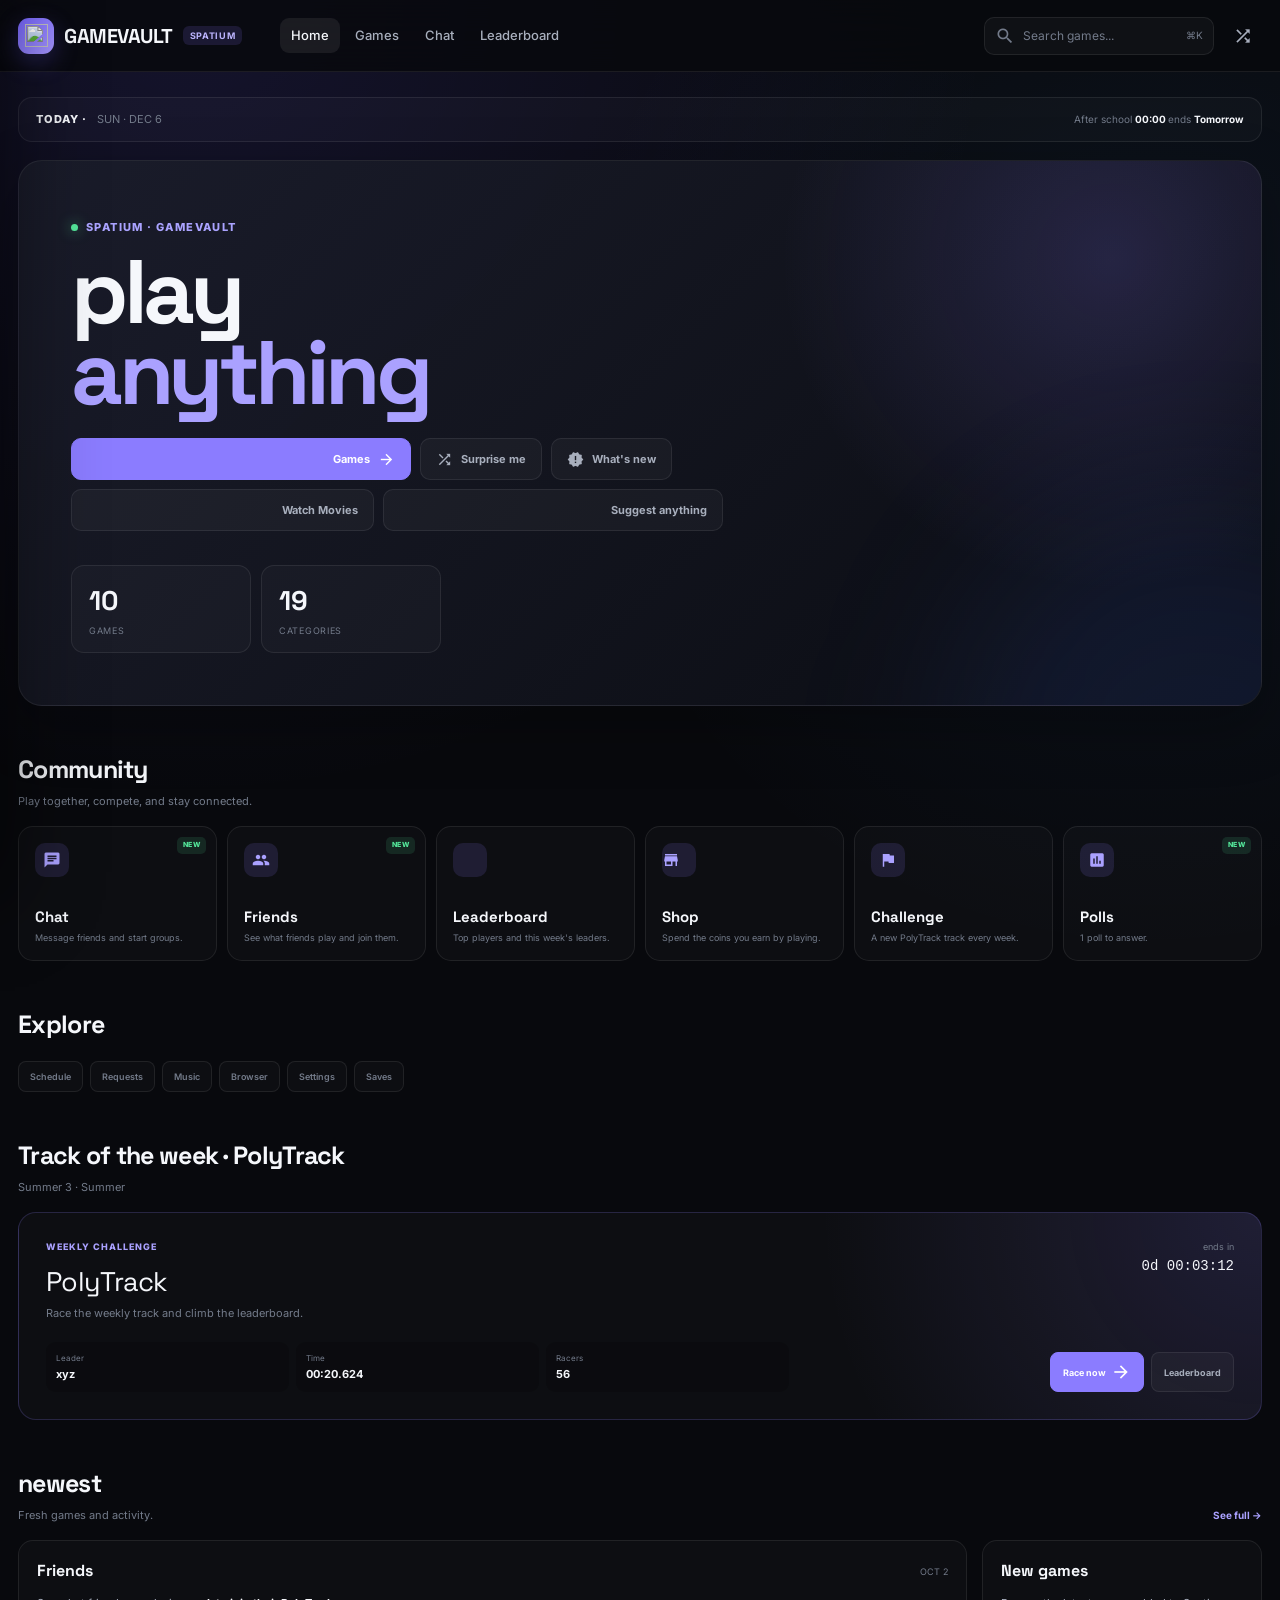
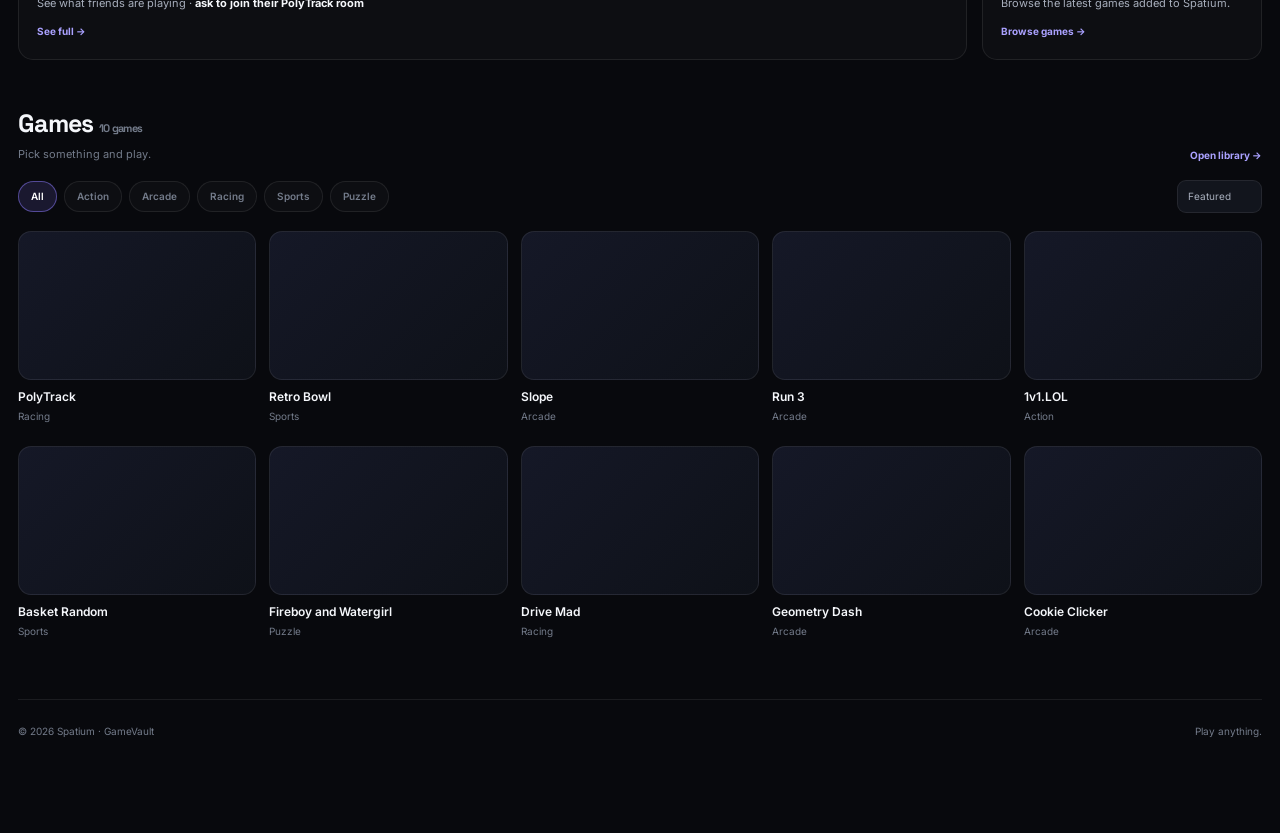
==== commit f49083e6: "Update fmt.Println message from 'Hello' to 'Goodbye'" ====
--- a/index.html
+++ b/index.html
@@ -1,4907 +1,5051 @@
 <!DOCTYPE html>
 <html lang="en">
-    <head>
-        <meta charset="UTF-8">
-        <meta name="theme-color" content="#0a0b0e">
-        <title>GameVault · Qz Games</title>
-
-        <meta property="og:title" content="GameVault · Qz Games" />
-        <meta name="title" content="GameVault · Qz Games" />
-        <meta name="author" content="Qz Games" />
-
-        <!-- Fonts: existing + new design fonts -->
-        <link rel="preconnect" href="https://fonts.googleapis.com">
-        <link rel="preconnect" href="https://fonts.gstatic.com" crossorigin>
-        <link rel="preconnect" href="https://www.googletagmanager.com">
-        <link href="https://fonts.googleapis.com/css2?family=Inter:wght@400;500;600;700&family=Space+Grotesk:wght@400;500;600;700&family=JetBrains+Mono:wght@400;500&display=swap" rel="stylesheet">
-
-        <!-- CSS: existing stack, then home.css overrides last -->
-        <link rel="stylesheet" href="./main.css">
-        <link rel="stylesheet" href="./animations.css">
-        <link id="themecss" rel="stylesheet" href="./styles/default.css">
-        <link rel="stylesheet" href="https://fonts.googleapis.com/icon?family=Material+Icons">
-        <link rel="stylesheet" href="./iconcss/weather-icons.min.css">
-        <link rel="stylesheet" href="./home.css">
-
-        <meta name="language" content="English">
-
-        <script type="application/ld+json">
-            {
-              "@context": "https://schema.org",
-              "@type": "WebPage",
-              "name": "GameVault",
-              "logo": "https://qz-games.github.io/logo-search.png"
-            }
-        </script>
-
-        <link rel="canonical" href="https://qz-games.github.io"/>
-        <link rel="canonical" href="https://qz-games.github.io/"/>
-
-        <meta property="og:type" content="website" />
-        <meta property="og:url" content="https://qz-games.github.io" />
-        <meta property="og:image" content="https://qz-games.github.io/Q-BIG.png" />
-        <meta property="og:locale" content="en_US" />
-
-        <meta name="twitter:card" content="summary_large_image" />
-        <meta name="twitter:title" content="GameVault | Qz Games" />
-        <meta name="twitter:description" content="Play high-quality games anywhere." />
-        <meta name="twitter:image" content="https://qz-games.github.io/Q-BIG.png" />
-
-        <meta name="description" content="GameVault by Qz Games — play high-quality games, discover new games, connect with friends, and more." />
-
-        <link rel="icon" href="./Q.png">
-        <link rel="manifest" href="manifest.json">
-
-        <meta name="keywords" content="qz games, quartz games, gamevault, qz games unblocked, quartz games unblocked, unblocked games github, games, github unblocked, unblocked sites github, unblocked games, school games, games to play, html5 games, play games online, online games"/>
-
-        <meta name="viewport" content="width=device-width, initial-scale=1">
-
-        <!-- Google Analytics -->
-        <script defer src="https://www.googletagmanager.com/gtag/js?id=G-J246XWP5WQ"></script>
-
-        <script defer>
-            window.addEventListener('load', function() {
-                window.dataLayer = window.dataLayer || [];
-
-                function gtag(){
-                    dataLayer.push(arguments);
-                }
-
-                gtag('js', new Date());
-                gtag('config', 'G-J246XWP5WQ');
-            });
-        </script>
-
-        <script src="./cookieshandle.js"></script>
-        <script src="./themeshandler.js"></script>
-
-        <script defer src="https://cdn.jsdelivr.net/npm/html2canvas@1.4.1/dist/html2canvas.min.js"></script>
-        <script defer src="https://cdn.jsdelivr.net/npm/lz-string@1.5.0/libs/lz-string.min.js"></script>
-        <script defer src="./errorgen.js"></script>
-
-        <script async src="https://fundingchoicesmessages.google.com/i/pub-1654900800235927?ers=1"></script>
-
-        <script>
-            (function() {
-                function signalGooglefcPresent() {
-                    if (!window.frames['googlefcPresent']) {
-                        if (document.body) {
-                            const iframe = document.createElement('iframe');
-
-                            iframe.style =
-                                'width: 0; height: 0; border: none; z-index: -1000; left: -1000px; top: -1000px;';
-
-                            iframe.style.display = 'none';
-                            iframe.name = 'googlefcPresent';
-
-                            document.body.appendChild(iframe);
-                        } else {
-                            setTimeout(signalGooglefcPresent, 0);
-                        }
-                    }
-                }
-
-                signalGooglefcPresent();
-            })();
-        </script>
-
-        <!-- =========================================================
-             GAMEVAULT ADDITIONAL STYLES
-             These styles are intentionally inside index.html so the
-             GameVault dashboard works without requiring another CSS file.
-        ========================================================== -->
-
-        <style>
-            /* =========================================================
-               GAMEVAULT DASHBOARD
-            ========================================================== */
-
-            .gv-dashboard {
-                width: 100%;
-                margin: 0 auto 42px;
-                padding: 0;
-            }
-
-            .gv-dashboard *,
-            .gv-dashboard *::before,
-            .gv-dashboard *::after {
-                box-sizing: border-box;
-            }
-
-            .gv-top-strip {
-                width: 100%;
-                display: flex;
-                align-items: center;
-                justify-content: space-between;
-                gap: 18px;
-                margin-bottom: 22px;
-                padding: 14px 18px;
-                border: 1px solid rgba(255,255,255,.08);
-                background:
-                    linear-gradient(
-                        135deg,
-                        rgba(255,255,255,.055),
-                        rgba(255,255,255,.018)
-                    );
-                border-radius: 16px;
-                backdrop-filter: blur(14px);
-                -webkit-backdrop-filter: blur(14px);
-            }
-
-            .gv-brand-small {
-                display: flex;
-                align-items: center;
-                gap: 11px;
-                min-width: 0;
-            }
-
-            .gv-brand-small-logo {
-                width: 36px;
-                height: 36px;
-                border-radius: 10px;
-                object-fit: contain;
-            }
-
-            .gv-brand-small-text {
-                min-width: 0;
-            }
-
-            .gv-brand-small-title {
-                margin: 0;
-                font-family: "Space Grotesk", sans-serif;
-                font-size: 15px;
-                font-weight: 700;
-                letter-spacing: .09em;
-                text-transform: uppercase;
-            }
-
-            .gv-brand-small-subtitle {
-                margin-top: 2px;
-                color: rgba(255,255,255,.48);
-                font-size: 11px;
-            }
-
-            .gv-user-area {
-                display: flex;
-                align-items: center;
-                gap: 10px;
-            }
-
-            .gv-guest {
-                display: flex;
-                align-items: center;
-                gap: 9px;
-                padding: 7px 10px;
-                border-radius: 10px;
-                color: rgba(255,255,255,.72);
-                background: rgba(255,255,255,.035);
-                border: 1px solid rgba(255,255,255,.07);
-                font-size: 12px;
-                font-weight: 600;
-            }
-
-            .gv-guest svg {
-                width: 19px;
-                height: 19px;
-                opacity: .8;
-            }
-
-            .gv-day-card {
-                display: flex;
-                align-items: center;
-                justify-content: flex-end;
-                gap: 12px;
-                color: rgba(255,255,255,.7);
-                font-size: 12px;
-            }
-
-            .gv-day-card strong {
-                color: rgba(255,255,255,.95);
-                font-weight: 700;
-            }
-
-            .gv-day-divider {
-                width: 1px;
-                height: 23px;
-                background: rgba(255,255,255,.1);
-            }
-
-            .gv-day-end {
-                color: rgba(255,255,255,.42);
-            }
-
-            /* Main title */
-
-            .gv-heading {
-                margin: 20px 0 24px;
-            }
-
-            .gv-heading-kicker {
-                display: flex;
-                align-items: center;
-                gap: 8px;
-                margin-bottom: 8px;
-                color: rgba(255,255,255,.45);
-                font-size: 11px;
-                font-weight: 700;
-                letter-spacing: .14em;
-                text-transform: uppercase;
-            }
-
-            .gv-heading-kicker::before {
-                content: "";
-                width: 7px;
-                height: 7px;
-                border-radius: 50%;
-                background: #72e6a5;
-                box-shadow: 0 0 14px rgba(114,230,165,.7);
-            }
-
-            .gv-heading h2 {
-                margin: 0;
-                font-family: "Space Grotesk", sans-serif;
-                font-size: clamp(32px, 5vw, 58px);
-                line-height: .98;
-                letter-spacing: -.045em;
-                font-weight: 700;
-                color: #fff;
-            }
-
-            .gv-heading p {
-                max-width: 650px;
-                margin: 12px 0 0;
-                color: rgba(255,255,255,.5);
-                font-size: 14px;
-                line-height: 1.6;
-            }
-
-            /* Main action cards */
-
-            .gv-action-grid {
-                display: grid;
-                grid-template-columns: minmax(0, 1.5fr) repeat(2, minmax(180px, 1fr));
-                gap: 12px;
-                margin-bottom: 14px;
-            }
-
-            .gv-action {
-                min-height: 142px;
-                display: flex;
-                flex-direction: column;
-                justify-content: space-between;
-                position: relative;
-                overflow: hidden;
-                padding: 20px;
-                color: #fff;
-                text-decoration: none;
-                border: 1px solid rgba(255,255,255,.08);
-                border-radius: 18px;
-                background:
-                    radial-gradient(
-                        circle at 90% 0%,
-                        rgba(255,255,255,.08),
-                        transparent 38%
-                    ),
-                    rgba(255,255,255,.025);
-                transition:
-                    transform .2s ease,
-                    border-color .2s ease,
-                    background .2s ease;
-            }
-
-            .gv-action:hover {
-                transform: translateY(-2px);
-                border-color: rgba(255,255,255,.16);
-                background:
-                    radial-gradient(
-                        circle at 90% 0%,
-                        rgba(255,255,255,.12),
-                        transparent 38%
-                    ),
-                    rgba(255,255,255,.045);
-            }
-
-            .gv-action-main {
-                min-height: 178px;
-                background:
-                    radial-gradient(
-                        circle at 90% 0%,
-                        rgba(112,222,255,.14),
-                        transparent 42%
-                    ),
-                    radial-gradient(
-                        circle at 20% 100%,
-                        rgba(161,105,255,.08),
-                        transparent 42%
-                    ),
-                    rgba(255,255,255,.025);
-            }
-
-            .gv-action-icon {
-                width: 32px;
-                height: 32px;
-                display: flex;
-                align-items: center;
-                justify-content: center;
-                border-radius: 9px;
-                background: rgba(255,255,255,.07);
-                color: rgba(255,255,255,.88);
-            }
-
-            .gv-action-icon svg {
-                width: 17px;
-                height: 17px;
-            }
-
-            .gv-action-title {
-                margin-top: 18px;
-                font-family: "Space Grotesk", sans-serif;
-                font-size: 22px;
-                font-weight: 700;
-                letter-spacing: -.025em;
-            }
-
-            .gv-action-main .gv-action-title {
-                font-size: 28px;
-            }
-
-            .gv-action-description {
-                margin-top: 5px;
-                color: rgba(255,255,255,.42);
-                font-size: 12px;
-                line-height: 1.45;
-            }
-
-            .gv-action-arrow {
-                position: absolute;
-                right: 18px;
-                bottom: 18px;
-                color: rgba(255,255,255,.48);
-                font-size: 18px;
-            }
-
-            .gv-action:hover .gv-action-arrow {
-                color: rgba(255,255,255,.9);
-            }
-
-            /* Stats */
-
-            .gv-stats {
-                display: grid;
-                grid-template-columns: repeat(2, 1fr);
-                gap: 12px;
-                margin: 14px 0;
-            }
-
-            .gv-stat-card {
-                display: flex;
-                align-items: flex-end;
-                justify-content: space-between;
-                padding: 18px 20px;
-                border: 1px solid rgba(255,255,255,.07);
-                border-radius: 15px;
-                background: rgba(255,255,255,.022);
-            }
-
-            .gv-stat-number {
-                font-family: "JetBrains Mono", monospace;
-                font-size: 30px;
-                line-height: 1;
-                font-weight: 500;
-                color: #fff;
-                letter-spacing: -.04em;
-            }
-
-            .gv-stat-label {
-                color: rgba(255,255,255,.42);
-                font-size: 11px;
-                font-weight: 600;
-                text-transform: uppercase;
-                letter-spacing: .08em;
-            }
-
-            /* Community */
-
-            .gv-community {
-                margin-top: 26px;
-            }
-
-            .gv-section-label {
-                display: flex;
-                align-items: center;
-                justify-content: space-between;
-                gap: 12px;
-                margin-bottom: 12px;
-            }
-
-            .gv-section-label h3 {
-                margin: 0;
-                font-family: "Space Grotesk", sans-serif;
-                font-size: 14px;
-                font-weight: 700;
-                letter-spacing: -.01em;
-            }
-
-            .gv-section-label span {
-                color: rgba(255,255,255,.35);
-                font-size: 11px;
-            }
-
-            .gv-community-grid {
-                display: grid;
-                grid-template-columns: repeat(3, 1fr);
-                gap: 10px;
-            }
-
-            .gv-community-card {
-                display: flex;
-                align-items: center;
-                gap: 13px;
-                min-height: 82px;
-                padding: 15px;
-                text-decoration: none;
-                color: #fff;
-                border: 1px solid rgba(255,255,255,.07);
-                border-radius: 14px;
-                background: rgba(255,255,255,.02);
-                transition:
-                    transform .18s ease,
-                    border-color .18s ease,
-                    background .18s ease;
-            }
-
-            .gv-community-card:hover {
-                transform: translateY(-2px);
-                border-color: rgba(255,255,255,.14);
-                background: rgba(255,255,255,.04);
-            }
-
-            .gv-community-icon {
-                width: 36px;
-                height: 36px;
-                flex: 0 0 36px;
-                display: flex;
-                align-items: center;
-                justify-content: center;
-                border-radius: 10px;
-                background: rgba(255,255,255,.055);
-                color: rgba(255,255,255,.76);
-            }
-
-            .gv-community-icon svg {
-                width: 17px;
-                height: 17px;
-            }
-
-            .gv-community-copy {
-                min-width: 0;
-            }
-
-            .gv-community-title {
-                display: flex;
-                align-items: center;
-                gap: 7px;
-                font-size: 13px;
-                font-weight: 700;
-            }
-
-            .gv-new {
-                padding: 2px 5px;
-                border-radius: 5px;
-                background: rgba(114,230,165,.1);
-                color: #72e6a5;
-                font-size: 8px;
-                font-weight: 800;
-                letter-spacing: .08em;
-                text-transform: uppercase;
-            }
-
-            .gv-community-description {
-                margin-top: 3px;
-                color: rgba(255,255,255,.36);
-                font-size: 10px;
-                line-height: 1.35;
-            }
-
-            /* Quick links */
-
-            .gv-quick-links {
-                display: flex;
-                flex-wrap: wrap;
-                gap: 7px;
-                margin-top: 16px;
-            }
-
-            .gv-quick-link {
-                display: inline-flex;
-                align-items: center;
-                gap: 7px;
-                min-height: 34px;
-                padding: 0 11px;
-                color: rgba(255,255,255,.53);
-                text-decoration: none;
-                border: 1px solid rgba(255,255,255,.06);
-                border-radius: 9px;
-                background: rgba(255,255,255,.018);
-                font-size: 11px;
-                font-weight: 600;
-                transition: .18s ease;
-            }
-
-            .gv-quick-link:hover {
-                color: #fff;
-                background: rgba(255,255,255,.045);
-                border-color: rgba(255,255,255,.12);
-            }
-
-            .gv-quick-link svg {
-                width: 13px;
-                height: 13px;
-                opacity: .7;
-            }
-
-            /* Track of the week */
-
-            .gv-track {
-                position: relative;
-                overflow: hidden;
-                margin-top: 30px;
-                padding: 21px;
-                border: 1px solid rgba(255,255,255,.08);
-                border-radius: 18px;
-                background:
-                    radial-gradient(
-                        circle at 90% 10%,
-                        rgba(116,192,255,.1),
-                        transparent 40%
-                    ),
-                    rgba(255,255,255,.025);
-            }
-
-            .gv-track-top {
-                display: flex;
-                align-items: center;
-                justify-content: space-between;
-                gap: 15px;
-                margin-bottom: 18px;
-            }
-
-            .gv-track-label {
-                color: rgba(255,255,255,.42);
-                font-size: 10px;
-                font-weight: 700;
-                letter-spacing: .12em;
-                text-transform: uppercase;
-            }
-
-            .gv-track-name {
-                margin-top: 4px;
-                font-family: "Space Grotesk", sans-serif;
-                font-size: 19px;
-                font-weight: 700;
-            }
-
-            .gv-track-season {
-                margin-top: 3px;
-                color: rgba(255,255,255,.4);
-                font-size: 11px;
-            }
-
-            .gv-track-timer {
-                text-align: right;
-            }
-
-            .gv-track-timer-label {
-                color: rgba(255,255,255,.35);
-                font-size: 9px;
-                text-transform: uppercase;
-                letter-spacing: .08em;
-            }
-
-            .gv-track-timer-value {
-                margin-top: 3px;
-                font-family: "JetBrains Mono", monospace;
-                font-size: 14px;
-                color: #fff;
-            }
-
-            .gv-track-grid {
-                display: grid;
-                grid-template-columns: repeat(3, 1fr);
-                gap: 10px;
-            }
-
-            .gv-track-stat {
-                padding: 12px;
-                border-radius: 10px;
-                background: rgba(255,255,255,.025);
-                border: 1px solid rgba(255,255,255,.05);
-            }
-
-            .gv-track-stat-label {
-                color: rgba(255,255,255,.34);
-                font-size: 9px;
-                text-transform: uppercase;
-                letter-spacing: .07em;
-            }
-
-            .gv-track-stat-value {
-                margin-top: 5px;
-                font-family: "JetBrains Mono", monospace;
-                font-size: 14px;
-                color: rgba(255,255,255,.9);
-            }
-
-            .gv-track-actions {
-                display: flex;
-                gap: 8px;
-                margin-top: 14px;
-            }
-
-            .gv-track-btn {
-                display: inline-flex;
-                align-items: center;
-                justify-content: center;
-                gap: 6px;
-                min-height: 36px;
-                padding: 0 13px;
-                border-radius: 9px;
-                text-decoration: none;
-                font-size: 11px;
-                font-weight: 700;
-                transition: .18s ease;
-            }
-
-            .gv-track-btn-primary {
-                color: #08100c;
-                background: #72e6a5;
-            }
-
-            .gv-track-btn-primary:hover {
-                transform: translateY(-1px);
-                filter: brightness(1.05);
-            }
-
-            .gv-track-btn-secondary {
-                color: rgba(255,255,255,.7);
-                background: rgba(255,255,255,.045);
-                border: 1px solid rgba(255,255,255,.07);
-            }
-
-            .gv-track-btn-secondary:hover {
-                color: #fff;
-                background: rgba(255,255,255,.075);
-            }
-
-            /* Friends / newest */
-
-            .gv-newest {
-                margin-top: 30px;
-            }
-
-            .gv-feed-card {
-                display: flex;
-                align-items: center;
-                justify-content: space-between;
-                gap: 15px;
-                padding: 15px 17px;
-                border: 1px solid rgba(255,255,255,.07);
-                border-radius: 13px;
-                background: rgba(255,255,255,.02);
-            }
-
-            .gv-feed-main {
-                display: flex;
-                align-items: center;
-                gap: 11px;
-                min-width: 0;
-            }
-
-            .gv-avatar {
-                width: 34px;
-                height: 34px;
-                flex: 0 0 34px;
-                display: flex;
-                align-items: center;
-                justify-content: center;
-                border-radius: 50%;
-                background: rgba(255,255,255,.07);
-                color: rgba(255,255,255,.7);
-                font-size: 12px;
-                font-weight: 700;
-            }
-
-            .gv-feed-title {
-                font-size: 12px;
-                font-weight: 600;
-                color: rgba(255,255,255,.78);
-            }
-
-            .gv-feed-subtitle {
-                margin-top: 3px;
-                color: rgba(255,255,255,.36);
-                font-size: 10px;
-            }
-
-            .gv-feed-link {
-                color: rgba(255,255,255,.55);
-                font-size: 10px;
-                font-weight: 700;
-                text-decoration: none;
-                white-space: nowrap;
-            }
-
-            .gv-feed-link:hover {
-                color: #fff;
-            }
-
-            /* Mobile */
-
-            @media (max-width: 900px) {
-                .gv-action-grid {
-                    grid-template-columns: 1fr 1fr;
-                }
-
-                .gv-action-main {
-                    grid-column: 1 / -1;
-                }
-
-                .gv-community-grid {
-                    grid-template-columns: 1fr 1fr;
-                }
-            }
-
-            @media (max-width: 650px) {
-                .gv-top-strip {
-                    align-items: flex-start;
-                    flex-direction: column;
-                }
-
-                .gv-day-card {
-                    justify-content: flex-start;
-                }
-
-                .gv-action-grid {
-                    grid-template-columns: 1fr;
-                }
-
-                .gv-action-main {
-                    grid-column: auto;
-                }
-
-                .gv-community-grid {
-                    grid-template-columns: 1fr;
-                }
-
-                .gv-stats {
-                    grid-template-columns: 1fr 1fr;
-                }
-
-                .gv-track-grid {
-                    grid-template-columns: 1fr;
-                }
-
-                .gv-track-top {
-                    align-items: flex-start;
-                    flex-direction: column;
-                }
-
-                .gv-track-timer {
-                    text-align: left;
-                }
-
-                .gv-feed-card {
-                    align-items: flex-start;
-                    flex-direction: column;
-                }
-            }
-
-            @media (max-width: 430px) {
-                .gv-stats {
-                    grid-template-columns: 1fr;
-                }
-
-                .gv-heading h2 {
-                    font-size: 38px;
-                }
-
-                .gv-quick-links {
-                    display: grid;
-                    grid-template-columns: 1fr 1fr;
-                }
-
-                .gv-quick-link {
-                    justify-content: center;
-                }
-            }
-        </style>
-    </head>
-
-    <body data-qz-theme-scripts="enabled" data-bg="mesh" data-density="cozy">
-
-        <!-- Version tag -->
-        <p class="site-version-floating">
-            <span data-qz-version="label">v2.5.0 (production preview)</span>
-        </p>
-
-        <!-- Animated background stage -->
-        <div class="bg-stage" aria-hidden="true">
-            <div class="grid-bg"></div>
-            <div class="glow"></div>
-            <div class="glow b"></div>
-        </div>
-
-        <!-- Custom background area -->
-        <div
-            id="backgroundarea"
-            style="position:fixed;top:0;left:0;width:100%;height:100vh;z-index:-2;overflow:hidden;"
-        ></div>
-
-        <!-- =========================================================
-             EXISTING ELEMENTS KEPT FOR JS FUNCTIONALITY
-        ========================================================== -->
-
-        <!-- Cookie notification -->
-        <div id="notafication" class="notafication-v2">
+
+<head>
+<meta charset="UTF-8">
+<meta name="viewport" content="width=device-width, initial-scale=1.0">
+<meta name="theme-color" content="#08090d">
+
+<title>Spatium · GameVault</title>
+
+<meta
+    name="description"
+    content="Play anything on Spatium. Discover games, challenge friends, chat, compete, and explore."
+>
+
+<meta
+    name="keywords"
+    content="Spatium, GameVault, games, browser games, online games, HTML5 games"
+>
+
+<meta name="author" content="Spatium">
+
+<link rel="icon" href="./assets/favicon.svg">
+
+<link rel="preconnect" href="https://fonts.googleapis.com">
+<link rel="preconnect" href="https://fonts.gstatic.com" crossorigin>
+
+<link
+    href="https://fonts.googleapis.com/css2?family=Inter:wght@400;500;600;700;800&family=Space+Grotesk:wght@400;500;600;700&display=swap"
+    rel="stylesheet"
+>
+
+<link
+    href="https://fonts.googleapis.com/icon?family=Material+Icons"
+    rel="stylesheet"
+>
+
+<style>
+
+/* =========================================================
+   SPATIUM / GAMEVAULT
+   SINGLE FILE HOMEPAGE
+   ========================================================= */
+
+:root {
+
+    --bg: #08090d;
+    --bg-2: #0d0f15;
+    --bg-3: #12151d;
+
+    --panel: rgba(16, 18, 25, .88);
+    --panel-2: rgba(21, 24, 33, .94);
+
+    --border: rgba(255,255,255,.08);
+    --border-hover: rgba(255,255,255,.16);
+
+    --text: #f5f7fb;
+    --text-2: #a8afbd;
+    --text-3: #737b8a;
+
+    --accent: #8b7cff;
+    --accent-2: #6d5dfc;
+    --accent-soft: rgba(139,124,255,.14);
+
+    --green: #54e69a;
+    --red: #ff667d;
+    --yellow: #f6c85f;
+
+    --radius: 18px;
+    --radius-small: 12px;
+
+    --nav-height: 72px;
+    --sidebar-width: 300px;
+
+    --shadow:
+        0 20px 60px rgba(0,0,0,.28);
+}
+
+
+/* =========================================================
+   RESET
+   ========================================================= */
+
+* {
+    box-sizing: border-box;
+    margin: 0;
+    padding: 0;
+}
+
+html {
+    scroll-behavior: smooth;
+    background: var(--bg);
+}
+
+body {
+
+    min-height: 100vh;
+
+    background:
+        radial-gradient(
+            circle at 15% 0%,
+            rgba(105,88,255,.13),
+            transparent 30%
+        ),
+        radial-gradient(
+            circle at 90% 15%,
+            rgba(70,160,255,.07),
+            transparent 25%
+        ),
+        var(--bg);
+
+    color: var(--text);
+
+    font-family:
+        Inter,
+        Arial,
+        sans-serif;
+
+    line-height: 1.5;
+
+    overflow-x: hidden;
+}
+
+body.modal-open {
+    overflow: hidden;
+}
+
+a {
+    color: inherit;
+    text-decoration: none;
+}
+
+button,
+input,
+select {
+    font: inherit;
+}
+
+button {
+    color: inherit;
+}
+
+img {
+    max-width: 100%;
+}
+
+.material-icons {
+    font-size: 20px;
+    vertical-align: middle;
+}
+
+
+/* =========================================================
+   BACKGROUND
+   ========================================================= */
+
+.bg-stage {
+
+    position: fixed;
+
+    inset: 0;
+
+    z-index: -5;
+
+    pointer-events: none;
+
+    overflow: hidden;
+}
+
+.grid-bg {
+
+    position: absolute;
+
+    inset: 0;
+
+    opacity: .23;
+
+    background-image:
+
+        linear-gradient(
+            rgba(255,255,255,.025) 1px,
+            transparent 1px
+        ),
+
+        linear-gradient(
+            90deg,
+            rgba(255,255,255,.025) 1px,
+            transparent 1px
+        );
+
+    background-size: 48px 48px;
+
+    mask-image:
+        linear-gradient(
+            to bottom,
+            black,
+            transparent 80%
+        );
+}
+
+.glow {
+
+    position: absolute;
+
+    width: 600px;
+    height: 600px;
+
+    top: -300px;
+    left: -180px;
+
+    border-radius: 50%;
+
+    background:
+        rgba(104,83,255,.13);
+
+    filter: blur(100px);
+}
+
+.glow.b {
+
+    top: 40%;
+
+    left: auto;
+
+    right: -350px;
+
+    background:
+        rgba(66,127,255,.08);
+}
+
+
+/* =========================================================
+   NAVIGATION
+   ========================================================= */
+
+.nav {
+
+    position: sticky;
+
+    top: 0;
+
+    z-index: 1000;
+
+    height: var(--nav-height);
+
+    border-bottom:
+        1px solid var(--border);
+
+    background:
+        rgba(8,9,13,.82);
+
+    backdrop-filter:
+        blur(22px);
+
+    -webkit-backdrop-filter:
+        blur(22px);
+}
+
+.nav-inner {
+
+    width:
+        min(
+            1500px,
+            calc(100% - 36px)
+        );
+
+    height: 100%;
+
+    margin: auto;
+
+    display: flex;
+
+    align-items: center;
+
+    gap: 10px;
+}
+
+
+/* BRAND */
+
+.brand {
+
+    display: flex;
+
+    align-items: center;
+
+    gap: 10px;
+
+    flex-shrink: 0;
+}
+
+.brand-mark {
+
+    width: 36px;
+    height: 36px;
+
+    border-radius: 11px;
+
+    display: grid;
+
+    place-items: center;
+
+    background:
+        linear-gradient(
+            135deg,
+            #7766ff,
+            #a797ff
+        );
+
+    box-shadow:
+        0 8px 25px
+        rgba(113,96,255,.28);
+
+    overflow: hidden;
+}
+
+.brand-logo {
+
+    width: 23px;
+    height: 23px;
+
+    object-fit: contain;
+}
+
+.brand-name {
+
+    font-family:
+        "Space Grotesk",
+        sans-serif;
+
+    font-weight: 700;
+
+    font-size: 20px;
+
+    letter-spacing: -.5px;
+}
+
+.brand-tag {
+
+    padding: 3px 7px;
+
+    border-radius: 6px;
+
+    font-size: 9px;
+
+    text-transform: uppercase;
+
+    letter-spacing: .7px;
+
+    font-weight: 700;
+
+    background:
+        var(--accent-soft);
+
+    color:
+        #bdb5ff;
+}
+
+
+/* NAV LINKS */
+
+.nav-links {
+
+    display: flex;
+
+    align-items: center;
+
+    gap: 4px;
+
+    margin-left: 28px;
+}
+
+.nav-link {
+
+    color:
+        var(--text-2);
+
+    padding:
+        8px 11px;
+
+    border-radius:
+        9px;
+
+    font-size:
+        13px;
+
+    font-weight:
+        500;
+
+    transition:
+        .2s;
+}
+
+.nav-link:hover {
+
+    color:
+        var(--text);
+
+    background:
+        rgba(255,255,255,.05);
+}
+
+.nav-link.active {
+
+    color:
+        var(--text);
+
+    background:
+        rgba(255,255,255,.07);
+}
+
+.nav-spacer {
+    flex: 1;
+}
+
+
+/* SEARCH */
+
+.nav-search {
+
+    height: 38px;
+
+    width: 230px;
+
+    display: flex;
+
+    align-items: center;
+
+    gap: 8px;
+
+    padding:
+        0 10px;
+
+    border:
+        1px solid var(--border);
+
+    background:
+        rgba(255,255,255,.035);
+
+    border-radius:
+        10px;
+
+    color:
+        var(--text-3);
+}
+
+.nav-search:focus-within {
+
+    border-color:
+        rgba(139,124,255,.5);
+
+    box-shadow:
+        0 0 0 3px
+        rgba(139,124,255,.08);
+}
+
+.nav-search input {
+
+    width: 100%;
+
+    border: 0;
+
+    outline: 0;
+
+    background: transparent;
+
+    color:
+        var(--text);
+
+    font-size:
+        12px;
+}
+
+.nav-search input::placeholder {
+
+    color:
+        var(--text-3);
+}
+
+.kbd {
+
+    font-size:
+        10px;
+
+    color:
+        var(--text-3);
+
+    white-space:
+        nowrap;
+}
+
+
+/* ICON BUTTON */
+
+.icon-btn {
+
+    width: 38px;
+    height: 38px;
+
+    display: grid;
+
+    place-items: center;
+
+    border:
+        1px solid transparent;
+
+    background:
+        transparent;
+
+    border-radius:
+        10px;
+
+    cursor:
+        pointer;
+
+    color:
+        var(--text-2);
+
+    transition:
+        .2s;
+}
+
+.icon-btn:hover {
+
+    color:
+        var(--text);
+
+    background:
+        rgba(255,255,255,.06);
+
+    border-color:
+        var(--border);
+}
+
+.mobile-btn {
+    display: none;
+}
+
+
+/* =========================================================
+   MAIN
+   ========================================================= */
+
+.shell {
+
+    width:
+        min(
+            1500px,
+            calc(100% - 36px)
+        );
+
+    margin:
+        auto;
+
+    padding:
+        25px 0 70px;
+}
+
+
+/* =========================================================
+   DAY BAR
+   ========================================================= */
+
+.daybar {
+
+    display: flex;
+
+    justify-content:
+        space-between;
+
+    align-items:
+        center;
+
+    gap: 20px;
+
+    padding:
+        13px 17px;
+
+    margin-bottom:
+        18px;
+
+    border:
+        1px solid var(--border);
+
+    border-radius:
+        14px;
+
+    background:
+        rgba(255,255,255,.025);
+}
+
+.day-left {
+
+    display: flex;
+
+    align-items: center;
+
+    gap: 10px;
+}
+
+.day-today {
+
+    color:
+        var(--text);
+
+    font-size:
+        11px;
+
+    font-weight:
+        800;
+
+    text-transform:
+        uppercase;
+
+    letter-spacing:
+        .8px;
+}
+
+.day-date {
+
+    color:
+        var(--text-3);
+
+    font-size:
+        11px;
+}
+
+.day-right {
+
+    color:
+        var(--text-3);
+
+    font-size:
+        10px;
+
+    text-align:
+        right;
+}
+
+.day-right strong {
+
+    color:
+        var(--text);
+}
+
+
+/* =========================================================
+   HERO
+   ========================================================= */
+
+.hero {
+
+    position:
+        relative;
+
+    overflow:
+        hidden;
+
+    min-height:
+        410px;
+
+    padding:
+        52px;
+
+    border:
+        1px solid var(--border);
+
+    border-radius:
+        24px;
+
+    background:
+
+        radial-gradient(
+            circle at 88% 18%,
+            rgba(139,124,255,.18),
+            transparent 28%
+        ),
+
+        linear-gradient(
+            135deg,
+            rgba(27,29,43,.96),
+            rgba(10,12,18,.98)
+        );
+
+    box-shadow:
+        var(--shadow);
+}
+
+.hero::after {
+
+    content: "";
+
+    position:
+        absolute;
+
+    width:
+        500px;
+
+    height:
+        500px;
+
+    right:
+        -190px;
+
+    bottom:
+        -300px;
+
+    border-radius:
+        50%;
+
+    background:
+        rgba(79,117,255,.11);
+
+    filter:
+        blur(80px);
+
+    pointer-events:
+        none;
+}
+
+.hero-content {
+
+    position:
+        relative;
+
+    z-index:
+        2;
+
+    max-width:
+        900px;
+}
+
+.eyebrow {
+
+    display:
+        inline-flex;
+
+    align-items:
+        center;
+
+    gap:
+        8px;
+
+    color:
+        #aaa3ff;
+
+    font-size:
+        11px;
+
+    font-weight:
+        800;
+
+    text-transform:
+        uppercase;
+
+    letter-spacing:
+        1.4px;
+
+    margin-bottom:
+        16px;
+}
+
+.dot {
+
+    width:
+        7px;
+
+    height:
+        7px;
+
+    border-radius:
+        50%;
+
+    background:
+        var(--green);
+
+    box-shadow:
+        0 0 13px
+        rgba(84,230,154,.65);
+}
+
+.hero-title {
+
+    font-family:
+        "Space Grotesk",
+        sans-serif;
+
+    font-size:
+        clamp(52px,8vw,90px);
+
+    line-height:
+        .9;
+
+    letter-spacing:
+        -4.5px;
+
+    margin-bottom:
+        25px;
+}
+
+.hero-title span {
+
+    display:
+        block;
+
+    color:
+        #aaa1ff;
+}
+
+
+/* =========================================================
+   HERO ACTIONS
+   ========================================================= */
+
+.hero-actions {
+
+    display:
+        flex;
+
+    flex-wrap:
+        wrap;
+
+    gap:
+        9px;
+}
+
+.action {
+
+    display:
+        inline-flex;
+
+    align-items:
+        center;
+
+    gap:
+        8px;
+
+    min-height:
+        42px;
+
+    padding:
+        0 15px;
+
+    border:
+        1px solid var(--border);
+
+    border-radius:
+        10px;
+
+    background:
+        rgba(255,255,255,.035);
+
+    color:
+        var(--text-2);
+
+    font-size:
+        11px;
+
+    font-weight:
+        700;
+
+    transition:
+        .2s;
+
+    cursor:
+        pointer;
+}
+
+.action:hover {
+
+    color:
+        white;
+
+    border-color:
+        rgba(139,124,255,.35);
+
+    background:
+        rgba(139,124,255,.1);
+
+    transform:
+        translateY(-2px);
+}
+
+.action.primary {
+
+    background:
+        var(--accent);
+
+    border-color:
+        var(--accent);
+
+    color:
+        white;
+}
+
+.action.primary:hover {
+
+    background:
+        #9a8cff;
+}
+
+.action .material-icons {
+
+    font-size:
+        17px;
+}
+
+
+/* =========================================================
+   STATS
+   ========================================================= */
+
+.stats {
+
+    display:
+        grid;
+
+    grid-template-columns:
+        repeat(2,180px);
+
+    gap:
+        10px;
+
+    margin-top:
+        34px;
+}
+
+.stat {
+
+    padding:
+        15px 17px;
+
+    border:
+        1px solid var(--border);
+
+    border-radius:
+        13px;
+
+    background:
+        rgba(255,255,255,.025);
+}
+
+.stat-number {
+
+    font-family:
+        "Space Grotesk",
+        sans-serif;
+
+    font-size:
+        27px;
+
+    font-weight:
+        700;
+}
+
+.stat-label {
+
+    margin-top:
+        2px;
+
+    color:
+        var(--text-3);
+
+    font-size:
+        9px;
+
+    text-transform:
+        uppercase;
+
+    letter-spacing:
+        .7px;
+}
+
+
+/* =========================================================
+   SECTIONS
+   ========================================================= */
+
+.section {
+
+    margin-top:
+        45px;
+}
+
+.section-head {
+
+    display:
+        flex;
+
+    align-items:
+        flex-end;
+
+    justify-content:
+        space-between;
+
+    gap:
+        20px;
+
+    margin-bottom:
+        17px;
+}
+
+.section-title {
+
+    font-family:
+        "Space Grotesk",
+        sans-serif;
+
+    font-size:
+        25px;
+
+    letter-spacing:
+        -.7px;
+}
+
+.section-sub {
+
+    color:
+        var(--text-3);
+
+    font-size:
+        11px;
+
+    margin-top:
+        4px;
+}
+
+.section-link {
+
+    color:
+        #aaa1ff;
+
+    font-size:
+        10px;
+
+    font-weight:
+        700;
+}
+
+
+/* =========================================================
+   COMMUNITY
+   ========================================================= */
+
+.community-grid {
+
+    display:
+        grid;
+
+    grid-template-columns:
+        repeat(6,minmax(0,1fr));
+
+    gap:
+        10px;
+}
+
+.feature {
+
+    position:
+        relative;
+
+    min-height:
+        135px;
+
+    display:
+        flex;
+
+    flex-direction:
+        column;
+
+    justify-content:
+        space-between;
+
+    padding:
+        16px;
+
+    border:
+        1px solid var(--border);
+
+    border-radius:
+        15px;
+
+    background:
+        rgba(255,255,255,.025);
+
+    transition:
+        .2s;
+}
+
+.feature:hover {
+
+    transform:
+        translateY(-3px);
+
+    border-color:
+        rgba(139,124,255,.3);
+
+    background:
+        rgba(139,124,255,.075);
+}
+
+.feature-icon {
+
+    width:
+        34px;
+
+    height:
+        34px;
+
+    display:
+        grid;
+
+    place-items:
+        center;
+
+    border-radius:
+        10px;
+
+    background:
+        var(--accent-soft);
+
+    color:
+        #aaa1ff;
+}
+
+.feature-icon .material-icons {
+
+    font-size:
+        18px;
+}
+
+.feature-name {
+
+    font-family:
+        "Space Grotesk",
+        sans-serif;
+
+    font-size:
+        15px;
+
+    font-weight:
+        700;
+}
+
+.feature-desc {
+
+    color:
+        var(--text-3);
+
+    font-size:
+        9px;
+
+    line-height:
+        1.45;
+
+    margin-top:
+        3px;
+}
+
+.new {
+
+    position:
+        absolute;
+
+    top:
+        10px;
+
+    right:
+        10px;
+
+    padding:
+        3px 6px;
+
+    border-radius:
+        5px;
+
+    background:
+        rgba(84,230,154,.12);
+
+    color:
+        var(--green);
+
+    font-size:
+        7px;
+
+    font-weight:
+        800;
+
+    text-transform:
+        uppercase;
+
+    letter-spacing:
+        .5px;
+}
+
+
+/* =========================================================
+   QUICK LINKS
+   ========================================================= */
+
+.quick-links {
+
+    display:
+        flex;
+
+    flex-wrap:
+        wrap;
+
+    gap:
+        7px;
+}
+
+.quick-link {
+
+    padding:
+        8px 11px;
+
+    border:
+        1px solid var(--border);
+
+    border-radius:
+        8px;
+
+    background:
+        rgba(255,255,255,.025);
+
+    color:
+        var(--text-3);
+
+    font-size:
+        9px;
+
+    font-weight:
+        600;
+
+    transition:
+        .2s;
+}
+
+.quick-link:hover {
+
+    color:
+        var(--text);
+
+    border-color:
+        var(--border-hover);
+
+    background:
+        rgba(255,255,255,.06);
+}
+
+
+/* =========================================================
+   POLYTRACK CHALLENGE
+   ========================================================= */
+
+.challenge {
+
+    position:
+        relative;
+
+    overflow:
+        hidden;
+
+    display:
+        grid;
+
+    grid-template-columns:
+        minmax(0,1.4fr)
+        minmax(280px,.8fr);
+
+    gap:
+        20px;
+
+    padding:
+        27px;
+
+    border:
+        1px solid rgba(139,124,255,.2);
+
+    border-radius:
+        18px;
+
+    background:
+
+        radial-gradient(
+            circle at 100% 0%,
+            rgba(139,124,255,.15),
+            transparent 35%
+        ),
+
+        rgba(255,255,255,.025);
+}
+
+.challenge-label {
+
+    color:
+        #aaa1ff;
+
+    font-size:
+        9px;
+
+    font-weight:
+        800;
+
+    text-transform:
+        uppercase;
+
+    letter-spacing:
+        1px;
+
+    margin-bottom:
+        8px;
+}
+
+.challenge-title {
+
+    font-family:
+        "Space Grotesk",
+        sans-serif;
+
+    font-size:
+        27px;
+
+    letter-spacing:
+        -.7px;
+}
+
+.challenge-sub {
+
+    color:
+        var(--text-3);
+
+    font-size:
+        11px;
+
+    margin-top:
+        3px;
+}
+
+.race-stats {
+
+    display:
+        grid;
+
+    grid-template-columns:
+        repeat(3,1fr);
+
+    gap:
+        7px;
+
+    margin-top:
+        20px;
+}
+
+.race-stat {
+
+    padding:
+        10px;
+
+    border-radius:
+        9px;
+
+    background:
+        rgba(0,0,0,.18);
+}
+
+.race-label {
+
+    color:
+        var(--text-3);
+
+    font-size:
+        8px;
+}
+
+.race-value {
+
+    margin-top:
+        2px;
+
+    font-size:
+        11px;
+
+    font-weight:
+        700;
+}
+
+.challenge-side {
+
+    display:
+        flex;
+
+    flex-direction:
+        column;
+
+    justify-content:
+        space-between;
+
+    align-items:
+        flex-end;
+}
+
+.ends {
+
+    color:
+        var(--text-3);
+
+    font-size:
+        9px;
+
+    text-align:
+        right;
+}
+
+.timer {
+
+    font-family:
+        monospace;
+
+    font-size:
+        14px;
+
+    color:
+        var(--text);
+
+    margin-top:
+        2px;
+}
+
+.challenge-actions {
+
+    display:
+        flex;
+
+    gap:
+        7px;
+
+    flex-wrap:
+        wrap;
+
+    justify-content:
+        flex-end;
+}
+
+.small-btn {
+
+    display:
+        inline-flex;
+
+    align-items:
+        center;
+
+    gap:
+        5px;
+
+    padding:
+        9px 12px;
+
+    border-radius:
+        8px;
+
+    border:
+        1px solid var(--border);
+
+    background:
+        rgba(255,255,255,.035);
+
+    color:
+        var(--text-2);
+
+    font-size:
+        9px;
+
+    font-weight:
+        700;
+}
+
+.small-btn:hover {
+
+    color:
+        white;
+
+    background:
+        rgba(255,255,255,.075);
+}
+
+.small-btn.primary {
+
+    background:
+        var(--accent);
+
+    border-color:
+        var(--accent);
+
+    color:
+        white;
+}
+
+
+/* =========================================================
+   NEWEST / FRIENDS
+   ========================================================= */
+
+.feed {
+
+    display:
+        grid;
+
+    grid-template-columns:
+        minmax(0,1fr)
+        280px;
+
+    gap:
+        15px;
+}
+
+.feed-card {
+
+    padding:
+        18px;
+
+    border:
+        1px solid var(--border);
+
+    border-radius:
+        15px;
+
+    background:
+        rgba(255,255,255,.025);
+}
+
+.feed-top {
+
+    display:
+        flex;
+
+    align-items:
+        center;
+
+    justify-content:
+        space-between;
+
+    gap:
+        10px;
+}
+
+.feed-title {
+
+    font-family:
+        "Space Grotesk",
+        sans-serif;
+
+    font-size:
+        16px;
+
+    font-weight:
+        700;
+}
+
+.feed-time {
+
+    color:
+        var(--text-3);
+
+    font-size:
+        9px;
+}
+
+.feed-body {
+
+    margin-top:
+        12px;
+
+    color:
+        var(--text-2);
+
+    font-size:
+        11px;
+}
+
+.feed-body strong {
+
+    color:
+        var(--text);
+}
+
+.feed-action {
+
+    display:
+        inline-block;
+
+    margin-top:
+        12px;
+
+    color:
+        #aaa1ff;
+
+    font-size:
+        10px;
+
+    font-weight:
+        700;
+}
+
+
+/* =========================================================
+   GAME LIBRARY
+   ========================================================= */
+
+.games-toolbar {
+
+    display:
+        flex;
+
+    justify-content:
+        space-between;
+
+    align-items:
+        center;
+
+    gap:
+        12px;
+
+    flex-wrap:
+        wrap;
+
+    margin-bottom:
+        18px;
+}
+
+.chips {
+
+    display:
+        flex;
+
+    gap:
+        7px;
+
+    flex-wrap:
+        wrap;
+}
+
+.chip {
+
+    border:
+        1px solid var(--border);
+
+    background:
+        rgba(255,255,255,.025);
+
+    color:
+        var(--text-3);
+
+    padding:
+        7px 12px;
+
+    border-radius:
+        999px;
+
+    cursor:
+        pointer;
+
+    font-size:
+        10px;
+
+    font-weight:
+        600;
+
+    transition:
+        .2s;
+}
+
+.chip:hover {
+
+    color:
+        var(--text);
+
+    border-color:
+        var(--border-hover);
+}
+
+.chip.active {
+
+    color:
+        white;
+
+    border-color:
+        rgba(139,124,255,.5);
+
+    background:
+        rgba(139,124,255,.14);
+}
+
+.sort select {
+
+    appearance:
+        none;
+
+    border:
+        1px solid var(--border);
+
+    outline:
+        none;
+
+    border-radius:
+        9px;
+
+    background:
+        var(--bg-3);
+
+    color:
+        var(--text-2);
+
+    padding:
+        8px 30px 8px 10px;
+
+    font-size:
+        10px;
+
+    cursor:
+        pointer;
+}
+
+#games {
+
+    display:
+        grid;
+
+    grid-template-columns:
+        repeat(5,minmax(0,1fr));
+
+    gap:
+        22px 13px;
+}
+
+.game-card {
+
+    min-width:
+        0;
+
+    transition:
+        transform .2s;
+}
+
+.game-card:hover {
+
+    transform:
+        translateY(-3px);
+}
+
+.game-card a {
+
+    display:
+        block;
+}
+
+.game-thumb {
+
+    width:
+        100%;
+
+    aspect-ratio:
+        16/10;
+
+    display:
+        grid;
+
+    place-items:
+        center;
+
+    overflow:
+        hidden;
+
+    border-radius:
+        13px;
+
+    background:
+        linear-gradient(
+            135deg,
+            #151827,
+            #0e1118
+        );
+
+    border:
+        1px solid var(--border);
+}
+
+.game-thumb img {
+
+    width:
+        100%;
+
+    height:
+        100%;
+
+    object-fit:
+        cover;
+}
+
+.game-thumb .material-icons {
+
+    font-size:
+        30px;
+
+    color:
+        #7770ff;
+}
+
+.game-name {
+
+    display:
+        block;
+
+    margin-top:
+        8px;
+
+    color:
+        var(--text);
+
+    font-size:
+        12px;
+
+    font-weight:
+        600;
+
+    overflow:
+        hidden;
+
+    text-overflow:
+        ellipsis;
+
+    white-space:
+        nowrap;
+}
+
+.game-meta {
+
+    color:
+        var(--text-3);
+
+    font-size:
+        10px;
+
+    margin-top:
+        3px;
+}
+
+.loading {
+
+    grid-column:
+        1 / -1;
+
+    padding:
+        60px 20px;
+
+    text-align:
+        center;
+
+    color:
+        var(--text-3);
+
+    border:
+        1px dashed var(--border);
+
+    border-radius:
+        14px;
+}
+
+
+/* =========================================================
+   MOBILE SIDEBAR
+   ========================================================= */
+
+.sidenav {
+
+    position:
+        fixed;
+
+    inset:
+        0;
+
+    z-index:
+        2000;
+
+    pointer-events:
+        none;
+}
+
+.sidenav-panel {
+
+    position:
+        absolute;
+
+    top:
+        0;
+
+    bottom:
+        0;
+
+    left:
+        0;
+
+    width:
+        var(--sidebar-width);
+
+    transform:
+        translateX(-105%);
+
+    transition:
+        transform .28s ease;
+
+    background:
+        #0b0d12;
+
+    border-right:
+        1px solid var(--border);
+
+    box-shadow:
+        30px 0 80px rgba(0,0,0,.45);
+
+    display:
+        flex;
+
+    flex-direction:
+        column;
+
+    overflow-y:
+        auto;
+}
+
+.sidenav.open {
+
+    pointer-events:
+        auto;
+}
+
+.sidenav.open .sidenav-panel {
+
+    transform:
+        translateX(0);
+}
+
+.sidenav-backdrop {
+
+    position:
+        absolute;
+
+    inset:
+        0;
+
+    background:
+        rgba(0,0,0,.55);
+
+    opacity:
+        0;
+
+    transition:
+        opacity .28s;
+
+    pointer-events:
+        none;
+}
+
+.sidenav.open .sidenav-backdrop {
+
+    opacity:
+        1;
+
+    pointer-events:
+        auto;
+}
+
+.side-head {
+
+    padding:
+        20px;
+
+    display:
+        flex;
+
+    align-items:
+        center;
+
+    justify-content:
+        space-between;
+
+    border-bottom:
+        1px solid var(--border);
+}
+
+.side-nav {
+
+    padding:
+        15px;
+
+    display:
+        grid;
+
+    gap:
+        5px;
+}
+
+.side-link {
+
+    display:
+        flex;
+
+    align-items:
+        center;
+
+    gap:
+        10px;
+
+    padding:
+        11px;
+
+    border-radius:
+        9px;
+
+    color:
+        var(--text-2);
+
+    font-size:
+        12px;
+}
+
+.side-link:hover {
+
+    background:
+        rgba(255,255,255,.05);
+
+    color:
+        var(--text);
+}
+
+.side-link .material-icons {
+
+    font-size:
+        18px;
+}
+
+
+/* =========================================================
+   SURPRISE MODAL
+   ========================================================= */
+
+.modal {
+
+    position:
+        fixed;
+
+    inset:
+        0;
+
+    z-index:
+        3000;
+
+    display:
+        none;
+
+    place-items:
+        center;
+
+    padding:
+        20px;
+
+    background:
+        rgba(0,0,0,.68);
+
+    backdrop-filter:
+        blur(8px);
+}
+
+.modal.show {
+
+    display:
+        grid;
+}
+
+.modal-card {
+
+    width:
+        min(520px,100%);
+
+    padding:
+        24px;
+
+    border:
+        1px solid var(--border);
+
+    border-radius:
+        18px;
+
+    background:
+        #0d1017;
+
+    box-shadow:
+        var(--shadow);
+}
+
+.modal-head {
+
+    display:
+        flex;
+
+    align-items:
+        center;
+
+    justify-content:
+        space-between;
+
+    margin-bottom:
+        16px;
+}
+
+.modal-title {
+
+    font-family:
+        "Space Grotesk",
+        sans-serif;
+
+    font-size:
+        20px;
+}
+
+.suggestion-list {
+
+    display:
+        grid;
+
+    gap:
+        8px;
+}
+
+.suggestion {
+
+    display:
+        flex;
+
+    align-items:
+        center;
+
+    justify-content:
+        space-between;
+
+    gap:
+        12px;
+
+    padding:
+        12px;
+
+    border:
+        1px solid var(--border);
+
+    border-radius:
+        10px;
+
+    background:
+        rgba(255,255,255,.025);
+}
+
+.suggestion:hover {
+
+    background:
+        rgba(139,124,255,.08);
+
+    border-color:
+        rgba(139,124,255,.25);
+}
+
+.suggestion-name {
+
+    font-size:
+        12px;
+
+    font-weight:
+        700;
+}
+
+.suggestion-meta {
+
+    color:
+        var(--text-3);
+
+    font-size:
+        9px;
+
+    margin-top:
+        2px;
+}
+
+.empty {
+
+    text-align:
+        center;
+
+    color:
+        var(--text-3);
+
+    padding:
+        25px;
+
+    font-size:
+        11px;
+}
+
+
+/* =========================================================
+   FOOTER
+   ========================================================= */
+
+.footer {
+
+    margin-top:
+        60px;
+
+    padding:
+        24px 0;
+
+    border-top:
+        1px solid var(--border);
+
+    display:
+        flex;
+
+    justify-content:
+        space-between;
+
+    align-items:
+        center;
+
+    gap:
+        15px;
+
+    color:
+        var(--text-3);
+
+    font-size:
+        10px;
+}
+
+
+/* =========================================================
+   RESPONSIVE
+   ========================================================= */
+
+@media (max-width:1100px) {
+
+    .community-grid {
+
+        grid-template-columns:
+            repeat(3,minmax(0,1fr));
+    }
+
+    #games {
+
+        grid-template-columns:
+            repeat(4,minmax(0,1fr));
+    }
+}
+
+@media (max-width:800px) {
+
+    .nav-links {
+
+        display:
+            none;
+    }
+
+    .nav-search {
+
+        width:
+            170px;
+    }
+
+    .mobile-btn {
+
+        display:
+            grid;
+    }
+
+    .hero {
+
+        padding:
+            34px 26px;
+    }
+
+    .community-grid {
+
+        grid-template-columns:
+            repeat(2,minmax(0,1fr));
+    }
+
+    .challenge {
+
+        grid-template-columns:
+            1fr;
+    }
+
+    .challenge-side {
+
+        align-items:
+            flex-start;
+
+        gap:
+            20px;
+    }
+
+    .ends {
+
+        text-align:
+            left;
+    }
+
+    .challenge-actions {
+
+        justify-content:
+            flex-start;
+    }
+
+    .feed {
+
+        grid-template-columns:
+            1fr;
+    }
+
+    #games {
+
+        grid-template-columns:
+            repeat(3,minmax(0,1fr));
+    }
+}
+
+@media (max-width:560px) {
+
+    .shell {
+
+        width:
+            min(
+                calc(100% - 24px),
+                1500px
+            );
+
+        padding-top:
+            14px;
+    }
+
+    .nav-inner {
+
+        width:
+            calc(100% - 24px);
+    }
+
+    .brand-tag {
+
+        display:
+            none;
+    }
+
+    .nav-search {
+
+        width:
+            40px;
+
+        padding:
+            0;
+
+        justify-content:
+            center;
+    }
+
+    .nav-search input,
+    .nav-search .kbd {
+
+        display:
+            none;
+    }
+
+    .hero-title {
+
+        font-size:
+            clamp(
+                48px,
+                15vw,
+                72px
+            );
+    }
+
+    .hero-actions {
+
+        flex-direction:
+            column;
+    }
+
+    .action {
+
+        justify-content:
+            center;
+    }
+
+    .stats {
+
+        grid-template-columns:
+            1fr 1fr;
+    }
+
+    .community-grid {
+
+        grid-template-columns:
+            1fr;
+    }
+
+    #games {
+
+        grid-template-columns:
+            repeat(2,minmax(0,1fr));
+
+        gap:
+            18px 10px;
+    }
+
+    .race-stats {
+
+        grid-template-columns:
+            1fr;
+    }
+
+    .daybar {
+
+        align-items:
+            flex-start;
+
+        flex-direction:
+            column;
+
+        gap:
+            5px;
+    }
+
+    .day-right {
+
+        text-align:
+            left;
+    }
+
+    .footer {
+
+        flex-direction:
+            column;
+
+        align-items:
+            flex-start;
+    }
+}
+
+</style>
+</head>
+
+
+<body>
+
+
+<!-- =======================================================
+     BACKGROUND
+     ======================================================= -->
+
+<div class="bg-stage">
+
+    <div class="grid-bg"></div>
+
+    <div class="glow"></div>
+
+    <div class="glow b"></div>
+
+</div>
+
+
+<!-- =======================================================
+     NAVIGATION
+     ======================================================= -->
+
+<header class="nav">
+
+    <div class="nav-inner">
+
+
+        <a
+            href="./index.html"
+            class="brand"
+            aria-label="Spatium home"
+        >
+
+            <div class="brand-mark">
+
+                <img
+                    class="brand-logo"
+                    src="./assets/favicon.svg"
+                    alt=""
+                >
+
+            </div>
+
+            <div class="brand-name">
+                GAMEVAULT
+            </div>
+
+            <div class="brand-tag">
+                Spatium
+            </div>
+
+        </a>
+
+
+        <nav class="nav-links">
+
+            <a
+                href="./index.html"
+                class="nav-link active"
+            >
+                Home
+            </a>
+
+            <a
+                href="./games.html"
+                class="nav-link"
+            >
+                Games
+            </a>
+
+            <a
+                href="./chat.html"
+                class="nav-link"
+            >
+                Chat
+            </a>
+
+            <a
+                href="./leaderboard.html"
+                class="nav-link"
+            >
+                Leaderboard
+            </a>
+
+        </nav>
+
+
+        <div class="nav-spacer"></div>
+
+
+        <label class="nav-search">
+
+            <span class="material-icons">
+                search
+            </span>
+
+            <input
+                id="globalSearch"
+                type="search"
+                placeholder="Search games..."
+                autocomplete="off"
+            >
+
+            <span class="kbd">
+                ⌘K
+            </span>
+
+        </label>
+
+
+        <button
+            class="icon-btn"
+            id="randomTop"
+            title="Surprise me"
+            type="button"
+        >
+
+            <span class="material-icons">
+                shuffle
+            </span>
+
+        </button>
+
+
+        <button
+            class="icon-btn mobile-btn"
+            id="menuButton"
+            title="Menu"
+            type="button"
+        >
+
+            <span class="material-icons">
+                menu
+            </span>
+
+        </button>
+
+
+    </div>
+
+</header>
+
+
+<!-- =======================================================
+     MOBILE SIDEBAR
+     ======================================================= -->
+
+<div
+    class="sidenav"
+    id="sideNav"
+>
+
+    <div
+        class="sidenav-backdrop"
+        id="sideBackdrop"
+    ></div>
+
+
+    <aside class="sidenav-panel">
+
+
+        <div class="side-head">
+
+
+            <div class="brand">
+
+                <div class="brand-mark">
+
+                    <img
+                        class="brand-logo"
+                        src="./assets/favicon.svg"
+                        alt=""
+                    >
+
+                </div>
+
+                <div class="brand-name">
+                    GAMEVAULT
+                </div>
+
+            </div>
+
 
             <button
-                id="closenote"
-                class="notification-close"
-                aria-label="Close notification"
+                class="icon-btn"
+                id="closeMenu"
+                type="button"
             >
-                <span
-                    class="material-icons"
-                    style="margin-top:3px;margin-left:-1.5px;"
-                >
+
+                <span class="material-icons">
                     close
                 </span>
+
             </button>
 
-            <div class="notification-top">
-
-                <div class="notification-icon">
-                    <img
-                        id="cookiepic"
-                        src="./cookieimg.png"
-                        alt="Cookie icon"
-                    />
-                </div>
-
-                <div
-                    id="notification-spinner"
-                    class="notification-spinner"
-                    aria-hidden="true"
-                ></div>
-
-                <div class="notification-content">
-                    <h2
-                        id="titlenote"
-                        class="notification-title"
-                    >
-                        We Use Cookies
-                    </h2>
-
-                    <p
-                        id="descnote"
-                        class="notification-desc"
-                    >
-                        By using our site you agree to cookies for analytics and personalization.
-                    </p>
-                </div>
+
+        </div>
+
+
+        <nav class="side-nav">
+
+            <a
+                href="./index.html"
+                class="side-link"
+            >
+                <span class="material-icons">home</span>
+                Home
+            </a>
+
+            <a
+                href="./games.html"
+                class="side-link"
+            >
+                <span class="material-icons">sports_esports</span>
+                Games
+            </a>
+
+            <a
+                href="./chat.html"
+                class="side-link"
+            >
+                <span class="material-icons">chat</span>
+                Chat
+            </a>
+
+            <a
+                href="./friends.html"
+                class="side-link"
+            >
+                <span class="material-icons">people</span>
+                Friends
+            </a>
+
+            <a
+                href="./leaderboard.html"
+                class="side-link"
+            >
+                <span class="material-icons">leaderboard</span>
+                Leaderboard
+            </a>
+
+            <a
+                href="./shop.html"
+                class="side-link"
+            >
+                <span class="material-icons">storefront</span>
+                Shop
+            </a>
+
+            <a
+                href="./challenge.html"
+                class="side-link"
+            >
+                <span class="material-icons">flag</span>
+                Challenge
+            </a>
+
+            <a
+                href="./polls.html"
+                class="side-link"
+            >
+                <span class="material-icons">poll</span>
+                Polls
+            </a>
+
+            <a
+                href="./schedule.html"
+                class="side-link"
+            >
+                <span class="material-icons">calendar_month</span>
+                Schedule
+            </a>
+
+            <a
+                href="./status.html"
+                class="side-link"
+            >
+                <span class="material-icons">assignment</span>
+                Requests
+            </a>
+
+            <a
+                href="./music.html"
+                class="side-link"
+            >
+                <span class="material-icons">music_note</span>
+                Music
+            </a>
+
+            <a
+                href="./unblocker.html"
+                class="side-link"
+            >
+                <span class="material-icons">language</span>
+                Browser
+            </a>
+
+            <a
+                href="./settings.html"
+                class="side-link"
+            >
+                <span class="material-icons">settings</span>
+                Settings
+            </a>
+
+            <a
+                href="./saves.html"
+                class="side-link"
+            >
+                <span class="material-icons">bookmark</span>
+                Saves
+            </a>
+
+        </nav>
+
+
+    </aside>
+
+</div>
+
+
+<!-- =======================================================
+     MAIN
+     ======================================================= -->
+
+<main class="shell">
+
+
+    <!-- ===================================================
+         TODAY
+         =================================================== -->
+
+    <section class="daybar">
+
+
+        <div class="day-left">
+
+            <span class="day-today">
+                today ·
+            </span>
+
+            <span
+                class="day-date"
+                id="dateText"
+            >
+                FRI · OCT 2
+            </span>
+
+        </div>
+
+
+        <div class="day-right">
+
+            After school
+
+            <strong>
+                00:00
+            </strong>
+
+            ends
+
+            <strong>
+                Tomorrow
+            </strong>
+
+        </div>
+
+
+    </section>
+
+
+    <!-- ===================================================
+         HERO
+         =================================================== -->
+
+    <section class="hero">
+
+
+        <div class="hero-content">
+
+
+            <div class="eyebrow">
+
+                <span class="dot"></span>
+
+                Spatium · GameVault
 
             </div>
 
-            <div
-                id="notification-bottom"
-                class="notification-bottom"
-                style="display:none;"
-            >
+
+            <h1 class="hero-title">
+
+                play
+
+                <span>
+                    anything
+                </span>
+
+            </h1>
+
+
+            <div class="hero-actions">
+
+
                 <a
-                    href="./privacy-policy.html"
-                    class="notification-btn"
-                    aria-label="Learn more about our cookie policy"
+                    href="./games.html"
+                    class="action primary"
                 >
-                    <span class="material-icons">info</span>
-                    Learn More
+
+                    <span class="material-icons">
+                        sports_esports
+                    </span>
+
+                    Games
+
+                    <span class="material-icons">
+                        arrow_forward
+                    </span>
+
                 </a>
-            </div>
-
-        </div>
-
-        <!-- Translate container -->
-        <div
-            class="translatecontainer"
-            id="translateM"
-        >
-
-            <p
-                style="
-                    font-size:18px;
-                    font-weight:500;
-                    left:10px;
-                    position:relative;
-                "
-            >
-                Translate
-            </p>
-
-            <span
-                class="material-icons notranslate"
-                onclick="ToggleTranslate()"
-                style="
-                    float:right;
-                    cursor:pointer;
-                    position:relative;
-                    top:-40.5px;
-                    right:10px;
-                "
-                role="button"
-                aria-label="Close translation menu"
-                tabindex="0"
-            >
-                close
-            </span>
-
-            <div
-                class="lineidk"
-                style="top:-13px;"
-            ></div>
-
-            <div
-                style="
-                    top:50%;
-                    position:absolute;
-                    left:50%;
-                    transform:translate(-50%,-50%);
-                "
-                id="google_translate_element"
-            ></div>
-
-            <script type="text/javascript">
-                function googleTranslateElementInit() {
-                    new google.translate.TranslateElement(
-                        {
-                            pageLanguage: 'en',
-                            layout: google.translate.TranslateElement.InlineLayout.SIMPLE
-                        },
-                        'google_translate_element'
-                    );
-                }
-            </script>
-
-            <script src="./auto-translate.js"></script>
-
-        </div>
-
-        <!-- Filter menu -->
-        <div
-            class="filtercontainer"
-            id="filterM"
-        >
-
-            <div
-                style="
-                    width:100%;
-                    position:relative;
-                    height:70px;
-                "
-            >
-                <span
-                    class="closefilterw"
-                    onclick="ToggleFilter()"
-                    role="button"
-                    aria-label="Close filter menu"
-                    tabindex="0"
+
+
+                <button
+                    class="action"
+                    id="surpriseButton"
+                    type="button"
                 >
-                    <span class="material-icons notranslate">
-                        close
+
+                    <span class="material-icons">
+                        shuffle
                     </span>
-                </span>
-            </div>
-
-            <div class="filter-radio-group">
-
-                <label
-                    class="filter-radio-container"
-                    onclick="filterByTag('');"
+
+                    Surprise me
+
+                </button>
+
+
+                <a
+                    href="#newest"
+                    class="action"
                 >
-                    <input
-                        type="radio"
-                        name="custom-radio"
-                        value="no filter"
-                        checked
-                    />
-                    <span class="filter-radio-checkmark"></span>
-                    No Filter
-                </label>
-
-                <label
-                    class="filter-radio-container"
-                    onclick="filterByTag('casual');"
+
+                    <span class="material-icons">
+                        new_releases
+                    </span>
+
+                    What's new
+
+                </a>
+
+
+                <a
+                    href="./movies.html"
+                    class="action"
                 >
-                    <input
-                        type="radio"
-                        name="custom-radio"
-                        value="Casual"
-                    />
-                    <span class="filter-radio-checkmark"></span>
-                    Casual
-                </label>
-
-                <label
-                    class="filter-radio-container"
-                    onclick="filterByTag('shooter');"
-                >
-                    <input
-                        type="radio"
-                        name="custom-radio"
-                        value="Shooter"
-                    />
-                    <span class="filter-radio-checkmark"></span>
-                    Shooter
-                </label>
-
-                <label
-                    class="filter-radio-container"
-                    onclick="filterByTag('driver');"
-                >
-                    <input
-                        type="radio"
-                        name="custom-radio"
-                        value="Driver"
-                    />
-                    <span class="filter-radio-checkmark"></span>
-                    Driver
-                </label>
-
-                <label
-                    class="filter-radio-container"
-                    onclick="filterByTag('horror');"
-                >
-                    <input
-                        type="radio"
-                        name="custom-radio"
-                        value="Horror"
-                    />
-                    <span class="filter-radio-checkmark"></span>
-                    Horror
-                </label>
-
-                <label
-                    class="filter-radio-container"
-                    onclick="filterByTag('idle');"
-                >
-                    <input
-                        type="radio"
-                        name="custom-radio"
-                        value="Idle"
-                    />
-                    <span class="filter-radio-checkmark"></span>
-                    Idle
-                </label>
-
-                <label
-                    class="filter-radio-container"
-                    onclick="filterByTag('multiplayer');"
-                >
-                    <input
-                        type="radio"
-                        name="custom-radio"
-                        value="multiplayer"
-                    />
-                    <span class="filter-radio-checkmark"></span>
-                    Multiplayer
-                </label>
-
-                <label
-                    class="filter-radio-container"
-                    onclick="filterByTag('puzzle');"
-                >
-                    <input
-                        type="radio"
-                        name="custom-radio"
-                        value="Puzzle"
-                    />
-                    <span class="filter-radio-checkmark"></span>
-                    Puzzle
-                </label>
-
-                <label
-                    class="filter-radio-container"
-                    onclick="filterByTag('sandbox');"
-                >
-                    <input
-                        type="radio"
-                        name="custom-radio"
-                        value="Sandbox"
-                    />
-                    <span class="filter-radio-checkmark"></span>
-                    Sandbox
-                </label>
-
-                <label
-                    class="filter-radio-container"
-                    onclick="filterByTag('sport');"
-                >
-                    <input
-                        type="radio"
-                        name="custom-radio"
-                        value="Sports"
-                    />
-                    <span class="filter-radio-checkmark"></span>
-                    Sports
-                </label>
-
-                <label
-                    class="filter-radio-container"
-                    onclick="filterByTag('story');"
-                >
-                    <input
-                        type="radio"
-                        name="custom-radio"
-                        value="Story"
-                    />
-                    <span class="filter-radio-checkmark"></span>
-                    Story
-                </label>
-
-                <label
-                    class="filter-radio-container"
-                    onclick="filterByTag('flash');"
-                >
-                    <input
-                        type="radio"
-                        name="custom-radio"
-                        value="Flash"
-                    />
-                    <span class="filter-radio-checkmark"></span>
-                    Flash
-                </label>
-
-            </div>
-
-        </div>
-
-        <!-- =========================================================
-             SIDEBAR
-        ========================================================== -->
-
-        <div
-            id="sidenavcont"
-            class="sidenavcont"
-        >
-
-            <div
-                id="sidenav"
-                class="sidenav-dev"
-            >
-
-                <div class="sidenav-header">
-
-                    <div class="sidenav-brand">
-
-                        <img
-                            src="./Q.png"
-                            class="sidenav-logo"
-                            alt="Qz Games Logo"
-                        >
-
-                        <div class="sidenav-title">
-                            <h2>Quartz Games</h2>
-                            <span class="sidenav-subtitle">
-                                Play. Discover. Enjoy.
-                            </span>
-                        </div>
-
-                    </div>
-
-                    <div class="sidenav-controls">
-
-                        <a
-                            href="./settings.html"
-                            class="sidenav-icon-btn"
-                            aria-label="Settings"
-                            role="button"
-                            tabindex="0"
-                        >
-                            <span class="material-icons">
-                                settings
-                            </span>
-                        </a>
-
-                        <button
-                            onclick="ToggleSideNav()"
-                            class="sidenav-icon-btn"
-                            aria-label="Close menu"
-                            tabindex="0"
-                        >
-                            <span class="material-icons">
-                                close
-                            </span>
-                        </button>
-
-                    </div>
-
-                </div>
-
-                <nav class="sidenav-menu">
-
-                    <div class="menu-section">
-
-                        <h3 class="menu-section-title">
-                            Navigation
-                        </h3>
-
-                        <a
-                            href="./index.html"
-                            class="menu-item"
-                        >
-                            <span class="material-icons menu-icon">
-                                home
-                            </span>
-
-                            <span class="menu-text">
-                                Home
-                            </span>
-
-                            <span class="menu-arrow material-icons">
-                                chevron_right
-                            </span>
-                        </a>
-
-                        <a
-                            href="./activity.html"
-                            class="menu-item"
-                        >
-                            <span class="material-icons menu-icon">
-                                history
-                            </span>
-
-                            <span class="menu-text">
-                                My Activity
-                            </span>
-
-                            <span class="menu-arrow material-icons">
-                                chevron_right
-                            </span>
-                        </a>
-
-                    </div>
-
-                    <div class="menu-section">
-
-                        <h3 class="menu-section-title">
-                            Legal
-                        </h3>
-
-                        <a
-                            href="./privacy-policy.html"
-                            class="menu-item menu-item-secondary"
-                        >
-                            <span class="material-icons menu-icon">
-                                policy
-                            </span>
-
-                            <span class="menu-text">
-                                Privacy Policy
-                            </span>
-                        </a>
-
-                        <a
-                            href="./terms-of-service.html"
-                            class="menu-item menu-item-secondary"
-                        >
-                            <span class="material-icons menu-icon">
-                                description
-                            </span>
-
-                            <span class="menu-text">
-                                Terms of Service
-                            </span>
-                        </a>
-
-                        <a
-                            href="https://forms.gle/u3R4h8821uH3c2m5A"
-                            class="menu-item menu-item-secondary"
-                        >
-                            <span class="material-icons menu-icon">
-                                file_copy
-                            </span>
-
-                            <span class="menu-text">
-                                Game Takedown Request
-                            </span>
-                        </a>
-
-                    </div>
-
-                    <div class="menu-section">
-
-                        <h3 class="menu-section-title">
-                            Community
-                        </h3>
-
-                        <a
-                            href="https://forms.gle/ZePL2go47CXFLnbH9"
-                            class="menu-item menu-item-highlight"
-                            style="
-                                background:
-                                linear-gradient(
-                                    135deg,
-                                    rgb(70,20,70),
-                                    rgb(73,9,73)
-                                );
-                                border-color:rgb(143,17,143);
-                            "
-                            target="_blank"
-                            rel="noopener"
-                        >
-                            <span class="material-icons menu-icon">
-                                add_circle
-                            </span>
-
-                            <span class="menu-text">
-                                Request a Game
-                            </span>
-
-                            <span class="menu-badge">
-                                New
-                            </span>
-                        </a>
-
-                        <a
-                            href="https://forms.gle/yLyC7rFkY1xeNk3TA"
-                            class="menu-item menu-item-warning"
-                            target="_blank"
-                            rel="noopener"
-                        >
-                            <span class="material-icons menu-icon">
-                                bug_report
-                            </span>
-
-                            <span class="menu-text">
-                                Report a Bug
-                            </span>
-                        </a>
-
-                        <a
-                            href="https://discord.gg/9ZYn9bf4SU"
-                            class="menu-item menu-item-discord"
-                            target="_blank"
-                            rel="noopener"
-                        >
-                            <span class="material-icons menu-icon">
-                                chat
-                            </span>
-
-                            <span class="menu-text">
-                                Join Discord
-                            </span>
-
-                            <span class="menu-badge discord-badge">
-                                Live
-                            </span>
-                        </a>
-
-                    </div>
-
-                    <div class="menu-section">
-
-                        <h3 class="menu-section-title">
-                            Extras
-                        </h3>
-
-                        <a
-                            href="./upcoming.html"
-                            class="menu-item"
-                        >
-                            <span class="material-icons menu-icon">
-                                schedule
-                            </span>
-
-                            <span class="menu-text">
-                                Upcoming Games
-                            </span>
-
-                            <span class="menu-arrow material-icons">
-                                chevron_right
-                            </span>
-                        </a>
-
-                        <a
-                            href="./unreleased-games.html"
-                            class="menu-item menu-item-highlight"
-                        >
-                            <span class="material-icons menu-icon">
-                                key
-                            </span>
-
-                            <span class="menu-text">
-                                Access Unreleased Games
-                            </span>
-
-                            <span class="menu-badge">
-                                Coming Soon
-                            </span>
-                        </a>
-
-                    </div>
-
-                </nav>
-
-                <!-- Weather widget -->
-                <div class="sidenav-footer">
-
-                    <div
-                        id="weather-widget"
-                        class="weather-widget"
-                        role="button"
-                        tabindex="0"
-                        aria-expanded="false"
-                    >
-
-                        <div
-                            id="weather-loading"
-                            class="weather-loading"
-                            style="display:none;"
-                        >
-                            <span class="material-icons">
-                                hourglass_empty
-                            </span>
-                        </div>
-
-                        <div class="weather-main">
-
-                            <i
-                                id="weather-icon"
-                                class="wi wi-day-sunny weather-icon"
-                            ></i>
-
-                            <div class="weather-main-info">
-
-                                <div
-                                    id="weather-temp"
-                                    class="weather-temp"
-                                >
-                                    --°
-                                </div>
-
-                                <div
-                                    id="weather-condition"
-                                    class="weather-condition"
-                                >
-                                    Loading...
-                                </div>
-
-                            </div>
-
-                            <span class="weather-expand-icon material-icons">
-                                expand_more
-                            </span>
-
-                        </div>
-
-                        <div class="weather-expandable">
-
-                            <div
-                                id="weather-location"
-                                class="weather-location"
-                            >
-                                Detecting location...
-                            </div>
-
-                            <div class="weather-details">
-
-                                <div class="weather-detail-item">
-
-                                    <i class="wi wi-humidity weather-detail-icon"></i>
-
-                                    <div class="weather-detail-content">
-
-                                        <span
-                                            id="weather-humidity"
-                                            class="weather-detail-value"
-                                        >
-                                            --%
-                                        </span>
-
-                                        <span class="weather-detail-label">
-                                            Humidity
-                                        </span>
-
-                                    </div>
-
-                                </div>
-
-                                <div class="weather-detail-item">
-
-                                    <i class="wi wi-strong-wind weather-detail-icon"></i>
-
-                                    <div class="weather-detail-content">
-
-                                        <span
-                                            id="weather-wind"
-                                            class="weather-detail-value"
-                                        >
-                                            -- km/h
-                                        </span>
-
-                                        <span class="weather-detail-label">
-                                            Wind
-                                        </span>
-
-                                    </div>
-
-                                </div>
-
-                                <div class="weather-detail-item">
-
-                                    <i class="wi wi-thermometer weather-detail-icon"></i>
-
-                                    <div class="weather-detail-content">
-
-                                        <span
-                                            id="weather-feels-like"
-                                            class="weather-detail-value"
-                                        >
-                                            --°
-                                        </span>
-
-                                        <span class="weather-detail-label">
-                                            Feels Like
-                                        </span>
-
-                                    </div>
-
-                                </div>
-
-                            </div>
-
-                        </div>
-
-                    </div>
-
-                    <p class="footer-text">
-                        Powered by Open-Meteo
-                    </p>
-
-                </div>
-
-            </div>
-
-            <div
-                class="backdropside"
-                id="backdropside"
-            ></div>
-
-        </div>
-
-        <!-- =========================================================
-             CHANGELOG
-        ========================================================== -->
-
-        <div
-            id="changelogModal"
-            class="changelog-modal"
-            hidden
-            aria-hidden="true"
-        >
-
-            <div
-                id="changelogBackdrop"
-                class="changelog-modal-backdrop"
-            ></div>
-
-            <section
-                class="changelog-panel"
-                role="dialog"
-                aria-modal="true"
-                aria-labelledby="changelogTitle"
-            >
-
-                <div class="changelog-panel-header">
-
-                    <div class="changelog-panel-title-wrap">
-
-                        <span
-                            class="changelog-panel-icon-wrap"
-                            aria-hidden="true"
-                        >
-                            <span class="material-icons changelog-panel-icon notranslate">
-                                update
-                            </span>
-                        </span>
-
-                        <div>
-
-                            <h2
-                                id="changelogTitle"
-                                class="changelog-panel-title"
-                            >
-                                Changelog
-                            </h2>
-
-                            <p class="changelog-panel-subtitle">
-                                Latest site updates from <code>chnglog.txt</code>
-                            </p>
-
-                        </div>
-
-                    </div>
-
-                    <button
-                        id="changelogClose"
-                        class="changelog-close-btn"
-                        type="button"
-                        aria-label="Close changelog"
-                    >
-                        <span class="material-icons notranslate">
-                            close
-                        </span>
-                    </button>
-
-                </div>
-
-                <div class="changelog-panel-body">
-
-                    <pre
-                        id="changelogContent"
-                        class="changelog-content"
-                    >
-Loading changelog...
-                    </pre>
-
-                </div>
-
-            </section>
-
-        </div>
-
-        <!-- Hidden greeting banner -->
-        <div
-            id="greeting-banner"
-            class="greeting-banner"
-            style="display:none;"
-            aria-hidden="true"
-        >
-
-            <div class="greeting-content">
-
-                <span class="greeting-text">
-                    Good Morning!
-                </span>
-
-                <i
-                    id="greeting-weather-icon"
-                    class="wi wi-day-sunny greeting-weather-icon"
-                ></i>
-
-                <span class="greeting-separator">
-                    ·
-                </span>
-
-                <span
-                    id="greeting-weather-condition"
-                    class="greeting-weather-text"
-                >
-                    Loading...
-                </span>
-
-            </div>
-
-        </div>
-
-        <!-- =========================================================
-             TOP NAVIGATION
-        ========================================================== -->
-
-        <nav
-            class="nav"
-            role="navigation"
-            aria-label="Main navigation"
-        >
-
-            <div class="nav-inner">
-
-                <div
-                    class="brand"
-                    onclick="ToggleSideNav()"
-                    role="button"
-                    tabindex="0"
-                    aria-label="Open navigation menu"
-                    style="cursor:pointer;"
-                    onkeydown="
-                        if(event.key==='Enter'||event.key===' ')
-                        ToggleSideNav()
-                    "
-                >
-
-                    <div
-                        class="brand-mark"
-                        aria-hidden="true"
-                    >
-                        <img
-                            src="./Q.png"
-                            class="brand-logo"
-                            alt=""
-                        >
-                    </div>
-
-                    <div class="brand-name">
-                        GameVault
-                    </div>
-
-                    <span class="brand-tag">
-                        Beta
+
+                    <span class="material-icons">
+                        play_circle
                     </span>
 
-                </div>
-
-                <div class="nav-links">
-
-                    <a
-                        class="nav-link is-active"
-                        href="./index.html"
-                    >
-                        Home
-                    </a>
-
-                    <a
-                        class="nav-link"
-                        href="#games-section"
-                    >
-                        Games
-                    </a>
-
-                    <a
-                        class="nav-link"
-                        href="./upcoming.html"
-                    >
-                        Upcoming
-                    </a>
-
-                    <a
-                        class="nav-link"
-                        href="./activity.html"
-                    >
-                        Activity
-                    </a>
-
-                </div>
-
-                <div class="nav-spacer"></div>
-
-                <label
-                    class="nav-search"
-                    for="gamesearch"
-                >
-
-                    <svg
-                        width="14"
-                        height="14"
-                        viewBox="0 0 24 24"
-                        fill="none"
-                        stroke="currentColor"
-                        stroke-width="2"
-                        stroke-linecap="round"
-                        stroke-linejoin="round"
-                        aria-hidden="true"
-                    >
-                        <circle
-                            cx="11"
-                            cy="11"
-                            r="7"
-                        />
-                        <path d="m20 20-3.5-3.5"/>
-                    </svg>
-
-                    <input
-                        id="gamesearch"
-                        type="text"
-                        placeholder="Search games…"
-                        aria-label="Search games"
-                        autocomplete="off"
-                    />
-
-                    <span
-                        class="kbd"
-                        aria-hidden="true"
-                    >
-                        ⌘K
-                    </span>
-
-                </label>
-
-                <button
-                    class="icon-btn"
-                    title="Changelog"
-                    id="changelogButton"
-                    type="button"
-                    aria-haspopup="dialog"
-                    aria-controls="changelogModal"
-                >
-
-                    <svg
-                        width="16"
-                        height="16"
-                        viewBox="0 0 24 24"
-                        fill="none"
-                        stroke="currentColor"
-                        stroke-width="2"
-                        stroke-linecap="round"
-                        stroke-linejoin="round"
-                        aria-hidden="true"
-                    >
-                        <path d="M3 12a9 9 0 1 0 3-6.7L3 8"/>
-                        <path d="M3 3v5h5"/>
-                        <path d="M12 7v5l3 2"/>
-                    </svg>
-
-                </button>
-
-                <button
-                    class="icon-btn"
-                    title="Translate"
-                    type="button"
-                    onclick="ToggleTranslate()"
-                    aria-label="Open translate"
-                >
-
-                    <svg
-                        width="16"
-                        height="16"
-                        viewBox="0 0 24 24"
-                        fill="none"
-                        stroke="currentColor"
-                        stroke-width="2"
-                        stroke-linecap="round"
-                        stroke-linejoin="round"
-                        aria-hidden="true"
-                    >
-                        <path d="M5 8h14"/>
-                        <path d="M9 4v2"/>
-                        <path d="M7 8s1.5 7 6 10"/>
-                        <path d="M13 8s-1 5-6 10"/>
-                        <path d="m13 20 4-9 4 9"/>
-                        <path d="M14.5 17h5"/>
-                    </svg>
-
-                </button>
+                    Watch Movies
+
+                </a>
+
 
                 <a
-                    class="btn-primary"
-                    href="https://discord.gg/9ZYn9bf4SU"
+                    href="https://docs.google.com/forms/d/1FguBBR-5HMAZZWhqXQ1awMED2JZTw0Y2gMurx4FBc8/viewform"
                     target="_blank"
                     rel="noopener"
-                    aria-label="Join Discord server"
+                    class="action"
                 >
 
-                    <svg
-                        width="14"
-                        height="14"
-                        viewBox="0 0 24 24"
-                        fill="currentColor"
-                        aria-hidden="true"
+                    <span class="material-icons">
+                        auto_awesome
+                    </span>
+
+                    Suggest anything
+
+                </a>
+
+
+            </div>
+
+
+            <div class="stats">
+
+
+                <div class="stat">
+
+                    <div
+                        class="stat-number"
+                        id="gameCountTop"
                     >
-                        <path d="M20.317 4.369A19.8 19.8 0 0 0 16.558 3.2a.074.074 0 0 0-.079.037c-.34.603-.724 1.39-.987 2.006a18.3 18.3 0 0 0-5.487 0 12.5 12.5 0 0 0-1-2.006.077.077 0 0 0-.079-.037 19.7 19.7 0 0 0-3.76 1.169.07.07 0 0 0-.032.028C1.533 8.046.78 11.63 1.15 15.17a.083.083 0 0 0 .031.056 19.9 19.9 0 0 0 5.994 3.03.078.078 0 0 0 .084-.028c.462-.63.874-1.295 1.226-1.994a.076.076 0 0 0-.041-.105 13.1 13.1 0 0 1-1.872-.892.077.077 0 0 1-.008-.128c.126-.094.252-.192.372-.291a.074.074 0 0 1 .077-.01c3.928 1.793 8.18 1.793 12.061 0a.074.074 0 0 1 .078.01c.121.099.246.198.372.292a.077.077 0 0 1-.006.128 12.3 12.3 0 0 1-1.873.891.077.077 0 0 0-.04.106c.36.698.772 1.363 1.225 1.993a.076.076 0 0 0 .084.028 19.8 19.8 0 0 0 6.002-3.03.077.077 0 0 0 .032-.054c.5-4.094-.838-7.65-3.548-10.774a.06.06 0 0 0-.03-.028zM8.02 13.015c-1.182 0-2.157-1.085-2.157-2.419 0-1.333.956-2.419 2.157-2.419 1.21 0 2.176 1.096 2.157 2.42 0 1.333-.956 2.418-2.157 2.418zm7.974 0c-1.182 0-2.157-1.085-2.419-2.419 0-1.333.956-2.419 2.157-2.419 1.21 0 2.176 1.096 2.157 2.42 0 1.333-.946 2.418-2.157 2.418z"/>
-                    </svg>
-
-                    Discord
-
+                        1958
+                    </div>
+
+                    <div class="stat-label">
+                        games
+                    </div>
+
+                </div>
+
+
+                <div class="stat">
+
+                    <div class="stat-number">
+                        19
+                    </div>
+
+                    <div class="stat-label">
+                        categories
+                    </div>
+
+                </div>
+
+
+            </div>
+
+
+        </div>
+
+
+    </section>
+
+
+    <!-- ===================================================
+         COMMUNITY
+         =================================================== -->
+
+    <section class="section">
+
+
+        <div class="section-head">
+
+            <div>
+
+                <h2 class="section-title">
+                    Community
+                </h2>
+
+                <p class="section-sub">
+                    Play together, compete, and stay connected.
+                </p>
+
+            </div>
+
+        </div>
+
+
+        <div class="community-grid">
+
+
+            <a
+                href="./chat.html"
+                class="feature"
+            >
+
+                <div class="feature-icon">
+
+                    <span class="material-icons">
+                        chat
+                    </span>
+
+                </div>
+
+                <div>
+
+                    <div class="feature-name">
+                        Chat
+                    </div>
+
+                    <div class="feature-desc">
+                        Message friends and start groups.
+                    </div>
+
+                </div>
+
+                <span class="new">
+                    new
+                </span>
+
+            </a>
+
+
+            <a
+                href="./friends.html"
+                class="feature"
+            >
+
+                <div class="feature-icon">
+
+                    <span class="material-icons">
+                        people
+                    </span>
+
+                </div>
+
+                <div>
+
+                    <div class="feature-name">
+                        Friends
+                    </div>
+
+                    <div class="feature-desc">
+                        See what friends play and join them.
+                    </div>
+
+                </div>
+
+                <span class="new">
+                    new
+                </span>
+
+            </a>
+
+
+            <a
+                href="./leaderboard.html"
+                class="feature"
+            >
+
+                <div class="feature-icon">
+
+                    <span class="material-icons">
+                        leaderboard
+                    </span>
+
+                </div>
+
+                <div>
+
+                    <div class="feature-name">
+                        Leaderboard
+                    </div>
+
+                    <div class="feature-desc">
+                        Top players and this week's leaders.
+                    </div>
+
+                </div>
+
+            </a>
+
+
+            <a
+                href="./shop.html"
+                class="feature"
+            >
+
+                <div class="feature-icon">
+
+                    <span class="material-icons">
+                        storefront
+                    </span>
+
+                </div>
+
+                <div>
+
+                    <div class="feature-name">
+                        Shop
+                    </div>
+
+                    <div class="feature-desc">
+                        Spend the coins you earn by playing.
+                    </div>
+
+                </div>
+
+            </a>
+
+
+            <a
+                href="./challenge.html"
+                class="feature"
+            >
+
+                <div class="feature-icon">
+
+                    <span class="material-icons">
+                        flag
+                    </span>
+
+                </div>
+
+                <div>
+
+                    <div class="feature-name">
+                        Challenge
+                    </div>
+
+                    <div class="feature-desc">
+                        A new PolyTrack track every week.
+                    </div>
+
+                </div>
+
+            </a>
+
+
+            <a
+                href="./polls.html"
+                class="feature"
+            >
+
+                <div class="feature-icon">
+
+                    <span class="material-icons">
+                        poll
+                    </span>
+
+                </div>
+
+                <div>
+
+                    <div class="feature-name">
+                        Polls
+                    </div>
+
+                    <div class="feature-desc">
+                        1 poll to answer.
+                    </div>
+
+                </div>
+
+                <span class="new">
+                    new
+                </span>
+
+            </a>
+
+
+        </div>
+
+
+    </section>
+
+
+    <!-- ===================================================
+         QUICK NAVIGATION
+         =================================================== -->
+
+    <section class="section">
+
+
+        <div class="section-head">
+
+            <div>
+
+                <h2 class="section-title">
+                    Explore
+                </h2>
+
+            </div>
+
+        </div>
+
+
+        <div class="quick-links">
+
+
+            <a
+                href="./schedule.html"
+                class="quick-link"
+            >
+                Schedule
+            </a>
+
+
+            <a
+                href="./status.html"
+                class="quick-link"
+            >
+                Requests
+            </a>
+
+
+            <a
+                href="./music.html"
+                class="quick-link"
+            >
+                Music
+            </a>
+
+
+            <a
+                href="./unblocker.html"
+                class="quick-link"
+            >
+                Browser
+            </a>
+
+
+            <a
+                href="./settings.html"
+                class="quick-link"
+            >
+                Settings
+            </a>
+
+
+            <a
+                href="./saves.html"
+                class="quick-link"
+            >
+                Saves
+            </a>
+
+
+        </div>
+
+
+    </section>
+
+
+    <!-- ===================================================
+         POLYTRACK
+         =================================================== -->
+
+    <section class="section">
+
+
+        <div class="section-head">
+
+            <div>
+
+                <h2 class="section-title">
+                    Track of the week · PolyTrack
+                </h2>
+
+                <p class="section-sub">
+                    Summer 3 · Summer
+                </p>
+
+            </div>
+
+        </div>
+
+
+        <div class="challenge">
+
+
+            <div>
+
+
+                <div class="challenge-label">
+                    Weekly challenge
+                </div>
+
+
+                <div class="challenge-title">
+                    PolyTrack
+                </div>
+
+
+                <div class="challenge-sub">
+                    Race the weekly track and climb the leaderboard.
+                </div>
+
+
+                <div class="race-stats">
+
+
+                    <div class="race-stat">
+
+                        <div class="race-label">
+                            Leader
+                        </div>
+
+                        <div class="race-value">
+                            xyz
+                        </div>
+
+                    </div>
+
+
+                    <div class="race-stat">
+
+                        <div class="race-label">
+                            Time
+                        </div>
+
+                        <div class="race-value">
+                            00:20.624
+                        </div>
+
+                    </div>
+
+
+                    <div class="race-stat">
+
+                        <div class="race-label">
+                            Racers
+                        </div>
+
+                        <div class="race-value">
+                            56
+                        </div>
+
+                    </div>
+
+
+                </div>
+
+
+            </div>
+
+
+            <div class="challenge-side">
+
+
+                <div class="ends">
+
+                    ends in
+
+                    <div
+                        class="timer"
+                        id="challengeTimer"
+                    >
+                        1d 20:31:34
+                    </div>
+
+                </div>
+
+
+                <div class="challenge-actions">
+
+
+                    <a
+                        href="./games/polytrack"
+                        class="small-btn primary"
+                    >
+
+                        Race now
+
+                        <span class="material-icons">
+                            arrow_forward
+                        </span>
+
+                    </a>
+
+
+                    <a
+                        href="./challenge.html"
+                        class="small-btn"
+                    >
+                        Leaderboard
+                    </a>
+
+
+                </div>
+
+
+            </div>
+
+
+        </div>
+
+
+    </section>
+
+
+    <!-- ===================================================
+         NEWEST
+         =================================================== -->
+
+    <section
+        class="section"
+        id="newest"
+    >
+
+
+        <div class="section-head">
+
+
+            <div>
+
+                <h2 class="section-title">
+                    newest
+                </h2>
+
+                <p class="section-sub">
+                    Fresh games and activity.
+                </p>
+
+            </div>
+
+
+            <a
+                href="./games.html"
+                class="section-link"
+            >
+                See full →
+            </a>
+
+
+        </div>
+
+
+        <div class="feed">
+
+
+            <div class="feed-card">
+
+
+                <div class="feed-top">
+
+                    <div class="feed-title">
+                        Friends
+                    </div>
+
+                    <div class="feed-time">
+                        OCT 2
+                    </div>
+
+                </div>
+
+
+                <div class="feed-body">
+
+                    See what friends are playing ·
+
+                    <strong>
+                        ask to join their PolyTrack room
+                    </strong>
+
+                </div>
+
+
+                <a
+                    href="./friends.html"
+                    class="feed-action"
+                >
+                    See full →
                 </a>
 
+
+            </div>
+
+
+            <div class="feed-card">
+
+
+                <div class="feed-top">
+
+                    <div class="feed-title">
+                        New games
+                    </div>
+
+                </div>
+
+
+                <div class="feed-body">
+
+                    Browse the latest games added to Spatium.
+
+                </div>
+
+
+                <a
+                    href="./games.html"
+                    class="feed-action"
+                >
+                    Browse games →
+                </a>
+
+
+            </div>
+
+
+        </div>
+
+
+    </section>
+
+
+    <!-- ===================================================
+         GAME LIBRARY
+         =================================================== -->
+
+    <section
+        class="section"
+        id="games-section"
+    >
+
+
+        <div class="section-head">
+
+
+            <div>
+
+                <h2 class="section-title">
+
+                    Games
+
+                    <span
+                        class="section-sub"
+                        id="gameCountLabel"
+                    >
+                        1958 games
+                    </span>
+
+                </h2>
+
+                <p class="section-sub">
+                    Pick something and play.
+                </p>
+
+            </div>
+
+
+            <a
+                href="./games.html"
+                class="section-link"
+            >
+                Open library →
+            </a>
+
+
+        </div>
+
+
+        <div class="games-toolbar">
+
+
+            <div
+                class="chips"
+                id="categoryChips"
+            >
+
+
                 <button
-                    class="icon-btn nav-menu-btn"
-                    title="Menu"
+                    class="chip active"
+                    data-category="all"
                     type="button"
-                    onclick="ToggleSideNav()"
-                    aria-label="Open navigation menu"
                 >
-
-                    <svg
-                        width="18"
-                        height="18"
-                        viewBox="0 0 24 24"
-                        fill="none"
-                        stroke="currentColor"
-                        stroke-width="2.2"
-                        stroke-linecap="round"
-                        aria-hidden="true"
-                    >
-                        <path d="M4 7h16"/>
-                        <path d="M4 12h16"/>
-                        <path d="M4 17h16"/>
-                    </svg>
-
+                    All
                 </button>
 
+
+                <button
+                    class="chip"
+                    data-category="action"
+                    type="button"
+                >
+                    Action
+                </button>
+
+
+                <button
+                    class="chip"
+                    data-category="arcade"
+                    type="button"
+                >
+                    Arcade
+                </button>
+
+
+                <button
+                    class="chip"
+                    data-category="racing"
+                    type="button"
+                >
+                    Racing
+                </button>
+
+
+                <button
+                    class="chip"
+                    data-category="sports"
+                    type="button"
+                >
+                    Sports
+                </button>
+
+
+                <button
+                    class="chip"
+                    data-category="puzzle"
+                    type="button"
+                >
+                    Puzzle
+                </button>
+
+
             </div>
 
-        </nav>
-
-        <!-- =========================================================
-             MAIN CONTENT
-        ========================================================== -->
-
-        <main class="shell">
-
-            <!-- =====================================================
-                 ORIGINAL HERO
-            ====================================================== -->
-
-            <section
-                class="hero"
-                id="home"
-                aria-label="Hero"
+
+            <div class="sort">
+
+                <select id="sortGames">
+
+                    <option value="featured">
+                        Featured
+                    </option>
+
+                    <option value="az">
+                        A → Z
+                    </option>
+
+                    <option value="za">
+                        Z → A
+                    </option>
+
+                </select>
+
+            </div>
+
+
+        </div>
+
+
+        <div id="games">
+
+            <div class="loading">
+                Loading games...
+            </div>
+
+        </div>
+
+
+    </section>
+
+
+    <!-- ===================================================
+         FOOTER
+         =================================================== -->
+
+    <footer class="footer">
+
+        <div>
+
+            ©
+            <span id="year"></span>
+            Spatium · GameVault
+
+        </div>
+
+        <div>
+            Play anything.
+        </div>
+
+    </footer>
+
+
+</main>
+
+
+<!-- =======================================================
+     SURPRISE MODAL
+     ======================================================= -->
+
+<div
+    class="modal"
+    id="surpriseModal"
+>
+
+
+    <div class="modal-card">
+
+
+        <div class="modal-head">
+
+
+            <div class="modal-title">
+                Surprise me
+            </div>
+
+
+            <button
+                class="icon-btn"
+                id="closeSurprise"
+                type="button"
             >
 
-                <div class="hero-spotlight">
-
-                    <div
-                        class="hero-brand-glow"
-                        aria-hidden="true"
-                    ></div>
-
-                    <img
-                        src="./Q-BIG.png"
-                        alt=""
-                        class="hero-brand-logo"
-                        aria-hidden="true"
-                    >
-
-                    <div class="hero-spot-content">
-
-                        <div class="hero-spot-main">
-
-                            <div class="hero-eyebrow">
-
-                                <span
-                                    class="dot"
-                                    aria-hidden="true"
-                                ></span>
-
-                                Unblocked games
-
-                            </div>
-
-                            <h1 class="hero-title">
-                                Play Anywhere.
-                            </h1>
-
-                            <div class="hero-meta">
-
-                                <span>
-                                    <b id="heroGameCount">–</b>
-                                    games online
-                                </span>
-
-                                <span
-                                    class="sep"
-                                    aria-hidden="true"
-                                >
-                                    ·
-                                </span>
-
-                                <span>
-                                    HTML5 · Free · Fast
-                                </span>
-
-                            </div>
-
-                            <a
-                                class="hero-play-btn"
-                                href="#games-section"
-                            >
-
-                                <svg
-                                    width="14"
-                                    height="14"
-                                    viewBox="0 0 24 24"
-                                    fill="currentColor"
-                                    aria-hidden="true"
-                                >
-                                    <path d="M8 5v14l11-7z"/>
-                                </svg>
-
-                                Browse Games
-
-                            </a>
-
-                        </div>
-
-                        <aside
-                            class="hero-jumpback"
-                            id="heroJumpBack"
-                            hidden
-                            aria-label="Recent games"
-                        >
-
-                            <h3>
-                                Jump back in
-                            </h3>
-
-                            <div
-                                class="hero-jumpback-list"
-                                id="heroJumpBackList"
-                            ></div>
-
-                        </aside>
-
+                <span class="material-icons">
+                    close
+                </span>
+
+            </button>
+
+
+        </div>
+
+
+        <div
+            class="suggestion-list"
+            id="suggestionList"
+        ></div>
+
+
+    </div>
+
+
+</div>
+
+
+<!-- =======================================================
+     JAVASCRIPT
+     ======================================================= -->
+
+<script>
+
+
+/* =========================================================
+   GAME DATA
+   ========================================================= */
+
+let allGames = [];
+
+let selectedCategory = "all";
+
+
+const fallbackGames = [
+
+    {
+        name: "PolyTrack",
+        slug: "polytrack",
+        category: "racing",
+        icon: "./assets/game-icons/polytrack.svg",
+        href: "./games/polytrack"
+    },
+
+    {
+        name: "Retro Bowl",
+        slug: "retro-bowl",
+        category: "sports",
+        icon: "./assets/game-icons/retro-bowl.svg",
+        href: "./games/retro-bowl"
+    },
+
+    {
+        name: "Slope",
+        slug: "slope",
+        category: "arcade",
+        icon: "./assets/game-icons/slope.svg",
+        href: "./games/slope"
+    },
+
+    {
+        name: "Run 3",
+        slug: "run-3",
+        category: "arcade",
+        icon: "./assets/game-icons/run-3.svg",
+        href: "./games/run-3"
+    },
+
+    {
+        name: "1v1.LOL",
+        slug: "1v1-lol",
+        category: "action",
+        icon: "./assets/game-icons/1v1-lol.svg",
+        href: "./games/1v1-lol"
+    },
+
+    {
+        name: "Basket Random",
+        slug: "basket-random",
+        category: "sports",
+        icon: "./assets/game-icons/basket-random.svg",
+        href: "./games/basket-random"
+    },
+
+    {
+        name: "Fireboy and Watergirl",
+        slug: "fireboy-and-watergirl",
+        category: "puzzle",
+        icon: "./assets/game-icons/fireboy-and-watergirl.svg",
+        href: "./games/fireboy-and-watergirl"
+    },
+
+    {
+        name: "Drive Mad",
+        slug: "drive-mad",
+        category: "racing",
+        icon: "./assets/game-icons/drive-mad.svg",
+        href: "./games/drive-mad"
+    },
+
+    {
+        name: "Geometry Dash",
+        slug: "geometry-dash",
+        category: "arcade",
+        icon: "./assets/game-icons/geometry-dash.svg",
+        href: "./games/geometry-dash"
+    },
+
+    {
+        name: "Cookie Clicker",
+        slug: "cookie-clicker",
+        category: "arcade",
+        icon: "./assets/game-icons/cookie-clicker.svg",
+        href: "./games/cookie-clicker"
+    }
+
+];
+
+
+/* =========================================================
+   NORMALIZE GAMES
+   ========================================================= */
+
+function normalizeGame(game) {
+
+
+    const name =
+
+        game.name ||
+
+        game.title ||
+
+        game.gameName ||
+
+        "Untitled Game";
+
+
+    const slug =
+
+        game.slug ||
+
+        game.id ||
+
+        name
+
+            .toLowerCase()
+
+            .replace(/[^a-z0-9]+/g, "-")
+
+            .replace(/^-|-$/g, "");
+
+
+    const category =
+
+        String(
+            game.category ||
+            game.genre ||
+            "arcade"
+        ).toLowerCase();
+
+
+    const icon =
+
+        game.icon ||
+
+        game.image ||
+
+        game.thumbnail ||
+
+        `./assets/game-icons/${slug}.svg`;
+
+
+    const href =
+
+        game.url ||
+
+        game.href ||
+
+        game.link ||
+
+        `./games/${slug}`;
+
+
+    return {
+
+        ...game,
+
+        name,
+
+        slug,
+
+        category,
+
+        icon,
+
+        href
+
+    };
+
+}
+
+
+/* =========================================================
+   LOAD GAMES
+   ========================================================= */
+
+async function loadGames() {
+
+
+    const gamesElement =
+        document.getElementById("games");
+
+
+    try {
+
+
+        const sources = [
+
+            "./games.json",
+
+            "./data/games.json"
+
+        ];
+
+
+        let data = null;
+
+
+        for (
+            const source of sources
+        ) {
+
+
+            try {
+
+
+                const response =
+                    await fetch(
+                        source +
+                        "?t=" +
+                        Date.now()
+                    );
+
+
+                if (!response.ok) {
+                    continue;
+                }
+
+
+                data =
+                    await response.json();
+
+
+                break;
+
+
+            } catch (_) {}
+
+        }
+
+
+        if (Array.isArray(data)) {
+
+
+            allGames =
+                data.map(
+                    normalizeGame
+                );
+
+
+        } else if (
+            data &&
+            Array.isArray(data.games)
+        ) {
+
+
+            allGames =
+                data.games.map(
+                    normalizeGame
+                );
+
+        }
+
+
+        if (!allGames.length) {
+
+
+            allGames =
+                fallbackGames.map(
+                    normalizeGame
+                );
+
+        }
+
+
+    } catch (error) {
+
+
+        console.warn(
+            "Game library fallback:",
+            error
+        );
+
+
+        allGames =
+            fallbackGames.map(
+                normalizeGame
+            );
+
+    }
+
+
+    updateGameCounts();
+
+    renderGames();
+
+}
+
+
+/* =========================================================
+   GAME COUNTS
+   ========================================================= */
+
+function updateGameCounts() {
+
+
+    const total =
+        allGames.length;
+
+
+    const displayTotal =
+        total > 100
+            ? "1958"
+            : total;
+
+
+    document
+        .getElementById("gameCountTop")
+        .textContent =
+        displayTotal;
+
+
+    document
+        .getElementById("gameCountLabel")
+        .textContent =
+        `${displayTotal} games`;
+
+}
+
+
+/* =========================================================
+   VISIBLE GAMES
+   ========================================================= */
+
+function getVisibleGames() {
+
+
+    let games =
+        [...allGames];
+
+
+    if (
+        selectedCategory !==
+        "all"
+    ) {
+
+
+        games =
+            games.filter(
+                game =>
+                    game.category
+                        .includes(
+                            selectedCategory
+                        )
+            );
+
+    }
+
+
+    const search =
+
+        document
+            .getElementById(
+                "globalSearch"
+            )
+            .value
+            .trim()
+            .toLowerCase();
+
+
+    if (search) {
+
+
+        games =
+            games.filter(
+                game =>
+
+                    game.name
+                        .toLowerCase()
+                        .includes(search)
+
+                    ||
+
+                    game.category
+                        .toLowerCase()
+                        .includes(search)
+            );
+
+    }
+
+
+    const sort =
+
+        document
+            .getElementById(
+                "sortGames"
+            )
+            .value;
+
+
+    if (sort === "az") {
+
+
+        games.sort(
+            (a,b) =>
+                a.name.localeCompare(
+                    b.name
+                )
+        );
+
+    }
+
+
+    if (sort === "za") {
+
+
+        games.sort(
+            (a,b) =>
+                b.name.localeCompare(
+                    a.name
+                )
+        );
+
+    }
+
+
+    return games.slice(0,20);
+
+}
+
+
+/* =========================================================
+   RENDER GAMES
+   ========================================================= */
+
+function renderGames() {
+
+
+    const gamesElement =
+        document.getElementById(
+            "games"
+        );
+
+
+    const games =
+        getVisibleGames();
+
+
+    gamesElement.innerHTML =
+        "";
+
+
+    if (!games.length) {
+
+
+        gamesElement.innerHTML =
+
+            `
+            <div class="loading">
+                No games found.
+            </div>
+            `;
+
+
+        return;
+
+    }
+
+
+    games.forEach(
+        game => {
+
+
+            const card =
+                document.createElement(
+                    "article"
+                );
+
+
+            card.className =
+                "game-card";
+
+
+            const link =
+                document.createElement(
+                    "a"
+                );
+
+
+            link.href =
+                game.href;
+
+
+            const thumb =
+                document.createElement(
+                    "div"
+                );
+
+
+            thumb.className =
+                "game-thumb";
+
+
+            const image =
+                document.createElement(
+                    "img"
+                );
+
+
+            image.src =
+                game.icon;
+
+
+            image.alt =
+                game.name;
+
+
+            image.loading =
+                "lazy";
+
+
+            image.onerror =
+                () => {
+
+
+                    image.style.display =
+                        "none";
+
+
+                    if (
+                        !thumb.querySelector(
+                            ".fallback-icon"
+                        )
+                    ) {
+
+
+                        const fallback =
+                            document.createElement(
+                                "span"
+                            );
+
+
+                        fallback.className =
+                            "material-icons fallback-icon";
+
+
+                        fallback.textContent =
+                            "sports_esports";
+
+
+                        thumb.appendChild(
+                            fallback
+                        );
+
+                    }
+
+                };
+
+
+            thumb.appendChild(
+                image
+            );
+
+
+            const name =
+                document.createElement(
+                    "span"
+                );
+
+
+            name.className =
+                "game-name";
+
+
+            name.textContent =
+                game.name;
+
+
+            const meta =
+                document.createElement(
+                    "div"
+                );
+
+
+            meta.className =
+                "game-meta";
+
+
+            meta.textContent =
+
+                game.category
+                    .charAt(0)
+                    .toUpperCase()
+
+                +
+
+                game.category
+                    .slice(1);
+
+
+            link.appendChild(
+                thumb
+            );
+
+
+            link.appendChild(
+                name
+            );
+
+
+            link.appendChild(
+                meta
+            );
+
+
+            card.appendChild(
+                link
+            );
+
+
+            gamesElement.appendChild(
+                card
+            );
+
+
+        }
+    );
+
+}
+
+
+/* =========================================================
+   RANDOM GAME
+   ========================================================= */
+
+function randomGame() {
+
+
+    if (!allGames.length) {
+        return;
+    }
+
+
+    const game =
+
+        allGames[
+            Math.floor(
+                Math.random() *
+                allGames.length
+            )
+        ];
+
+
+    if (
+        game &&
+        game.href
+    ) {
+
+
+        window.location.href =
+            game.href;
+
+    }
+
+}
+
+
+/* =========================================================
+   SURPRISE MODAL
+   ========================================================= */
+
+function openSurprise() {
+
+
+    const modal =
+        document.getElementById(
+            "surpriseModal"
+        );
+
+
+    const list =
+        document.getElementById(
+            "suggestionList"
+        );
+
+
+    list.innerHTML =
+        "";
+
+
+    const shuffled =
+
+        [...allGames]
+
+            .sort(
+                () =>
+                    Math.random() -
+                    .5
+            )
+
+            .slice(0,5);
+
+
+    if (!shuffled.length) {
+
+
+        list.innerHTML =
+
+            `
+            <div class="empty">
+                No games available yet.
+            </div>
+            `;
+
+
+    }
+
+
+    shuffled.forEach(
+        game => {
+
+
+            const row =
+                document.createElement(
+                    "a"
+                );
+
+
+            row.className =
+                "suggestion";
+
+
+            row.href =
+                game.href;
+
+
+            row.innerHTML =
+
+                `
+                <div>
+
+                    <div class="suggestion-name">
+                        ${escapeHtml(game.name)}
                     </div>
 
+                    <div class="suggestion-meta">
+                        ${escapeHtml(game.category)}
+                    </div>
+
                 </div>
 
-                <aside
-                    class="hero-side"
-                    aria-label="Quick navigation"
-                >
-
-                    <div class="hero-welcome">
-
-                        <div>
-
-                            <h2 id="greeting">
-                                Good afternoon.
-                            </h2>
-
-                            <p>
-                                Ready to play? Browse the catalog below.
-                            </p>
-
-                        </div>
-
-                        <div
-                            class="stat"
-                            aria-label="Game count"
-                        >
-
-                            <div
-                                class="n"
-                                id="gameCount"
-                            >
-                                –
-                            </div>
-
-                            <div class="l">
-                                games online
-                            </div>
-
-                        </div>
-
-                    </div>
-
-                    <div class="hero-quick">
-
-                        <h3>
-                            Jump in
-                        </h3>
-
-                        <div class="quick-grid">
-
-                            <a
-                                class="quick-tile"
-                                href="./activity.html"
-                            >
-
-                                <span
-                                    class="qi"
-                                    aria-hidden="true"
-                                >
-
-                                    <svg
-                                        width="14"
-                                        height="14"
-                                        viewBox="0 0 24 24"
-                                        fill="none"
-                                        stroke="currentColor"
-                                        stroke-width="2"
-                                        stroke-linecap="round"
-                                        stroke-linejoin="round"
-                                    >
-                                        <circle
-                                            cx="12"
-                                            cy="12"
-                                            r="10"
-                                        />
-                                        <path d="M12 6v6l4 2"/>
-                                    </svg>
-
-                                </span>
-
-                                My Activity
-
-                            </a>
-
-                            <a
-                                class="quick-tile"
-                                href="./upcoming.html"
-                            >
-
-                                <span
-                                    class="qi"
-                                    aria-hidden="true"
-                                >
-
-                                    <svg
-                                        width="14"
-                                        height="14"
-                                        viewBox="0 0 24 24"
-                                        fill="none"
-                                        stroke="currentColor"
-                                        stroke-width="2"
-                                        stroke-linecap="round"
-                                        stroke-linejoin="round"
-                                    >
-                                        <path d="M5 3h14v18l-7-4-7 4z"/>
-                                    </svg>
-
-                                </span>
-
-                                Upcoming
-
-                            </a>
-
-                            <a
-                                class="quick-tile"
-                                href="https://forms.gle/ZePL2go47CXFLnbH9"
-                                target="_blank"
-                                rel="noopener"
-                            >
-
-                                <span
-                                    class="qi"
-                                    aria-hidden="true"
-                                >
-
-                                    <svg
-                                        width="14"
-                                        height="14"
-                                        viewBox="0 0 24 24"
-                                        fill="none"
-                                        stroke="currentColor"
-                                        stroke-width="2"
-                                        stroke-linecap="round"
-                                        stroke-linejoin="round"
-                                    >
-                                        <circle
-                                            cx="12"
-                                            cy="12"
-                                            r="10"
-                                        />
-                                        <line
-                                            x1="12"
-                                            y1="8"
-                                            x2="12"
-                                            y2="16"
-                                        />
-                                        <line
-                                            x1="8"
-                                            y1="12"
-                                            x2="16"
-                                            y2="12"
-                                        />
-                                    </svg>
-
-                                </span>
-
-                                Request Game
-
-                            </a>
-
-                            <a
-                                class="quick-tile"
-                                href="./settings.html"
-                            >
-
-                                <span
-                                    class="qi"
-                                    aria-hidden="true"
-                                >
-
-                                    <svg
-                                        width="14"
-                                        height="14"
-                                        viewBox="0 0 24 24"
-                                        fill="none"
-                                        stroke="currentColor"
-                                        stroke-width="2"
-                                        stroke-linecap="round"
-                                        stroke-linejoin="round"
-                                    >
-                                        <circle
-                                            cx="12"
-                                            cy="12"
-                                            r="3"
-                                        />
-                                        <path d="M19.4 15a1.65 1.65 0 0 0 .33 1.82l.06.06a2 2 0 1 1-2.83 2.83l-.06-.06a1.65 1.65 0 0 0-1.82-.33 1.65 1.65 0 0 0-1 1.51V21a2 2 0 1 1-4 0v-.09a1.65 1.65 0 0 0-1-1.51 1.65 1.65 0 0 0-1.82.33l-.06.06a2 2 0 1 1-2.83-2.83l.06-.06a1.65 1.65 0 0 0 .33-1.82 1.65 1.65 0 0 0-1.51-1H3a2 2 0 1 1 0-4h.09a1.65 1.65 0 0 0 1.51-1 1.65 1.65 0 0 0-.33-1.82l-.06-.06a2 2 0 1 1 2.83-2.83l.06.06a1.65 1.65 0 0 0 1.82.33h0a1.65 1.65 0 0 0 1-1.51V3a2 2 0 1 1 4 0v.09a1.65 1.65 0 0 0 1 1.51h0a1.65 1.65 0 0 0 1.82-.33l.06-.06a2 2 0 1 1 2.83 2.83l-.06.06a1.65 1.65 0 0 0-.33 1.82v0a1.65 1.65 0 0 0 1.51 1H21a2 2 0 1 1 0 4h-.09a1.65 1.65 0 0 0-1.51 1z"/>
-                                    </svg>
-
-                                </span>
-
-                                Settings
-
-                            </a>
-
-                        </div>
-
-                    </div>
-
-                </aside>
-
-            </section>
-
-            <!-- =====================================================
-                 GAMEVAULT DASHBOARD
-            ====================================================== -->
-
-            <section
-                class="gv-dashboard"
-                id="gamevault"
-                aria-label="GameVault dashboard"
-            >
-
-                <!-- Top status -->
-
-                <div class="gv-top-strip">
-
-                    <div class="gv-brand-small">
-
-                        <img
-                            src="./Q.png"
-                            class="gv-brand-small-logo"
-                            alt=""
-                        >
-
-                        <div class="gv-brand-small-text">
-
-                            <div class="gv-brand-small-title">
-                                GAMEVAULT
-                            </div>
-
-                            <div class="gv-brand-small-subtitle">
-                                Your games. Your community. Your space.
-                            </div>
-
-                        </div>
-
-                    </div>
-
-                    <div class="gv-user-area">
-
-                        <div class="gv-guest">
-
-                            <svg
-                                viewBox="0 0 24 24"
-                                fill="none"
-                                stroke="currentColor"
-                                stroke-width="1.8"
-                                stroke-linecap="round"
-                                stroke-linejoin="round"
-                                aria-hidden="true"
-                            >
-                                <circle
-                                    cx="12"
-                                    cy="8"
-                                    r="4"
-                                />
-                                <path d="M4 21c.8-4.2 3.4-6 8-6s7.2 1.8 8 6"/>
-                            </svg>
-
-                            <span>
-                                Guest
-                            </span>
-
-                        </div>
-
-                    </div>
-
-                </div>
-
-                <!-- Date / schedule -->
-
-                <div class="gv-day-card">
-
-                    <span>
-                        today ·
-                        <strong id="gvDayName">
-                            FRI
-                        </strong>
-                        ·
-                        <strong id="gvDate">
-                            OCT 2
-                        </strong>
-                    </span>
-
-                    <span class="gv-day-divider"></span>
-
-                    <span>
-                        After school
-                        <strong id="gvCountdown">
-                            00:00
-                        </strong>
-                    </span>
-
-                    <span class="gv-day-end">
-                        ends
-                        <strong>
-                            Tomorrow
-                        </strong>
-                    </span>
-
-                </div>
-
-                <!-- Heading -->
-
-                <div class="gv-heading">
-
-                    <div class="gv-heading-kicker">
-                        GAMEVAULT
-                    </div>
-
-                    <h2>
-                        play anything
-                    </h2>
-
-                    <p>
-                        Jump into the game library, discover something new,
-                        watch movies, talk with friends, and explore everything
-                        happening around GameVault.
-                    </p>
-
-                </div>
-
-                <!-- Main actions -->
-
-                <div class="gv-action-grid">
-
-                    <a
-                        href="#games-section"
-                        class="gv-action gv-action-main"
-                    >
-
-                        <div class="gv-action-icon">
-
-                            <svg
-                                viewBox="0 0 24 24"
-                                fill="none"
-                                stroke="currentColor"
-                                stroke-width="1.8"
-                                stroke-linecap="round"
-                                stroke-linejoin="round"
-                            >
-                                <path d="M6 8h12"/>
-                                <path d="M8 6v4"/>
-                                <path d="M16 6v4"/>
-                                <rect
-                                    x="3"
-                                    y="7"
-                                    width="18"
-                                    height="12"
-                                    rx="3"
-                                />
-                                <path d="M8 14h.01"/>
-                                <path d="M16 14h.01"/>
-                            </svg>
-
-                        </div>
-
-                        <div>
-
-                            <div class="gv-action-title">
-                                Games
-                            </div>
-
-                            <div class="gv-action-description">
-                                Browse the full GameVault catalog and play anything.
-                            </div>
-
-                        </div>
-
-                        <span class="gv-action-arrow">
-                            →
-                        </span>
-
-                    </a>
-
-                    <a
-                        href="#games-section"
-                        class="gv-action"
-                        id="surpriseGameButton"
-                    >
-
-                        <div class="gv-action-icon">
-
-                            <svg
-                                viewBox="0 0 24 24"
-                                fill="none"
-                                stroke="currentColor"
-                                stroke-width="1.8"
-                                stroke-linecap="round"
-                                stroke-linejoin="round"
-                            >
-                                <path d="M20 12a8 8 0 1 1-16 0 8 8 0 0 1 16 0Z"/>
-                                <path d="m12 8 1.5 3.5L17 13l-3.5 1.5L12 18l-1.5-3.5L7 13l3.5-1.5L12 8Z"/>
-                            </svg>
-
-                        </div>
-
-                        <div>
-
-                            <div class="gv-action-title">
-                                Surprise me
-                            </div>
-
-                            <div class="gv-action-description">
-                                Pick a random game from the catalog.
-                            </div>
-
-                        </div>
-
-                        <span class="gv-action-arrow">
-                            ✦
-                        </span>
-
-                    </a>
-
-                    <a
-                        href="#games-section"
-                        class="gv-action"
-                    >
-
-                        <div class="gv-action-icon">
-
-                            <svg
-                                viewBox="0 0 24 24"
-                                fill="none"
-                                stroke="currentColor"
-                                stroke-width="1.8"
-                                stroke-linecap="round"
-                                stroke-linejoin="round"
-                            >
-                                <path d="M5 4h14v16H5z"/>
-                                <path d="m10 9 5 3-5 3V9Z"/>
-                            </svg>
-
-                        </div>
-
-                        <div>
-
-                            <div class="gv-action-title">
-                                What's new
-                            </div>
-
-                            <div class="gv-action-description">
-                                Find new games and recently added content.
-                            </div>
-
-                        </div>
-
-                        <span class="gv-action-arrow">
-                            →
-                        </span>
-
-                    </a>
-
-                </div>
-
-                <!-- Watch / suggest -->
-
-                <div class="gv-quick-links">
-
-                    <a
-                        class="gv-quick-link"
-                        href="#games-section"
-                    >
-                        <svg
-                            viewBox="0 0 24 24"
-                            fill="currentColor"
-                        >
-                            <path d="M8 5v14l11-7z"/>
-                        </svg>
-
-                        Watch Movies
-                    </a>
-
-                    <a
-                        class="gv-quick-link"
-                        href="https://docs.google.com/forms/d/1FguBBR-5HMAZZWhqXQ1awMED2JZTw0Y2gMurx4FBc8/viewform"
-                        target="_blank"
-                        rel="noopener"
-                    >
-                        <span>✦</span>
-                        Suggest anything
-                    </a>
-
-                </div>
-
-                <!-- Stats -->
-
-                <div class="gv-stats">
-
-                    <div class="gv-stat-card">
-
-                        <div
-                            class="gv-stat-number"
-                            id="gvGameCount"
-                        >
-                            1958
-                        </div>
-
-                        <div class="gv-stat-label">
-                            games
-                        </div>
-
-                    </div>
-
-                    <div class="gv-stat-card">
-
-                        <div class="gv-stat-number">
-                            19
-                        </div>
-
-                        <div class="gv-stat-label">
-                            categories
-                        </div>
-
-                    </div>
-
-                </div>
-
-                <!-- Community -->
-
-                <div class="gv-community">
-
-                    <div class="gv-section-label">
-
-                        <h3>
-                            Community
-                        </h3>
-
-                        <span>
-                            Play together
-                        </span>
-
-                    </div>
-
-                    <div class="gv-community-grid">
-
-                        <!-- Chat -->
-
-                        <a
-                            href="https://googledrive123.github.io/chat/"
-                            class="gv-community-card"
-                        >
-
-                            <div class="gv-community-icon">
-
-                                <svg
-                                    viewBox="0 0 24 24"
-                                    fill="none"
-                                    stroke="currentColor"
-                                    stroke-width="1.8"
-                                    stroke-linecap="round"
-                                    stroke-linejoin="round"
-                                >
-                                    <path d="M20 11.5a7.5 7.5 0 0 1-8 7.5 8.8 8.8 0 0 1-3.6-.8L4 20l1.8-4A7.4 7.4 0 0 1 4.5 11.5 7.5 7.5 0 0 1 12 4a7.5 7.5 0 0 1 8 7.5Z"/>
-                                    <path d="M8 10h8"/>
-                                    <path d="M8 13h5"/>
-                                </svg>
-
-                            </div>
-
-                            <div class="gv-community-copy">
-
-                                <div class="gv-community-title">
-                                    Chat
-                                    <span class="gv-new">
-                                        new
-                                    </span>
-                                </div>
-
-                                <div class="gv-community-description">
-                                    Message friends and start groups
-                                </div>
-
-                            </div>
-
-                        </a>
-
-                        <!-- Friends -->
-
-                        <a
-                            href="#friends"
-                            class="gv-community-card"
-                        >
-
-                            <div class="gv-community-icon">
-
-                                <svg
-                                    viewBox="0 0 24 24"
-                                    fill="none"
-                                    stroke="currentColor"
-                                    stroke-width="1.8"
-                                    stroke-linecap="round"
-                                    stroke-linejoin="round"
-                                >
-                                    <circle
-                                        cx="9"
-                                        cy="8"
-                                        r="3"
-                                    />
-                                    <circle
-                                        cx="17"
-                                        cy="9"
-                                        r="2.5"
-                                    />
-                                    <path d="M3.5 20c.7-3.7 2.5-5.5 5.5-5.5s4.8 1.8 5.5 5.5"/>
-                                    <path d="M14 15c2.5-.3 4.7 1 5.5 4"/>
-                                </svg>
-
-                            </div>
-
-                            <div class="gv-community-copy">
-
-                                <div class="gv-community-title">
-                                    Friends
-                                    <span class="gv-new">
-                                        new
-                                    </span>
-                                </div>
-
-                                <div class="gv-community-description">
-                                    See what friends play and join them
-                                </div>
-
-                            </div>
-
-                        </a>
-
-                        <!-- Leaderboard -->
-
-                        <a
-                            href="https://googledrive123.github.io/leaderboard/"
-                            class="gv-community-card"
-                        >
-
-                            <div class="gv-community-icon">
-
-                                <svg
-                                    viewBox="0 0 24 24"
-                                    fill="none"
-                                    stroke="currentColor"
-                                    stroke-width="1.8"
-                                    stroke-linecap="round"
-                                    stroke-linejoin="round"
-                                >
-                                    <path d="M6 20V10"/>
-                                    <path d="M12 20V5"/>
-                                    <path d="M18 20v-7"/>
-                                </svg>
-
-                            </div>
-
-                            <div class="gv-community-copy">
-
-                                <div class="gv-community-title">
-                                    Leaderboard
-                                </div>
-
-                                <div class="gv-community-description">
-                                    Top players and this week's leaders
-                                </div>
-
-                            </div>
-
-                        </a>
-
-                        <!-- Shop -->
-
-                        <a
-                            href="https://googledrive123.github.io/shop/"
-                            class="gv-community-card"
-                        >
-
-                            <div class="gv-community-icon">
-
-                                <svg
-                                    viewBox="0 0 24 24"
-                                    fill="none"
-                                    stroke="currentColor"
-                                    stroke-width="1.8"
-                                    stroke-linecap="round"
-                                    stroke-linejoin="round"
-                                >
-                                    <path d="M5 8h14l-1 12H6L5 8Z"/>
-                                    <path d="M9 8a3 3 0 0 1 6 0"/>
-                                </svg>
-
-                            </div>
-
-                            <div class="gv-community-copy">
-
-                                <div class="gv-community-title">
-                                    Shop
-                                </div>
-
-                                <div class="gv-community-description">
-                                    Spend the coins you earn by playing
-                                </div>
-
-                            </div>
-
-                        </a>
-
-                        <!-- Challenge -->
-
-                        <a
-                            href="https://googledrive123.github.io/challenge/"
-                            class="gv-community-card"
-                        >
-
-                            <div class="gv-community-icon">
-
-                                <svg
-                                    viewBox="0 0 24 24"
-                                    fill="none"
-                                    stroke="currentColor"
-                                    stroke-width="1.8"
-                                    stroke-linecap="round"
-                                    stroke-linejoin="round"
-                                >
-                                    <path d="M6 4h12v16H6z"/>
-                                    <path d="M9 8h6"/>
-                                    <path d="M9 12h6"/>
-                                    <path d="M9 16h4"/>
-                                </svg>
-
-                            </div>
-
-                            <div class="gv-community-copy">
-
-                                <div class="gv-community-title">
-                                    Challenge
-                                </div>
-
-                                <div class="gv-community-description">
-                                    A new PolyTrack track every week
-                                </div>
-
-                            </div>
-
-                        </a>
-
-                        <!-- Polls -->
-
-                        <a
-                            href="https://googledrive123.github.io/polls/"
-                            class="gv-community-card"
-                        >
-
-                            <div class="gv-community-icon">
-
-                                <svg
-                                    viewBox="0 0 24 24"
-                                    fill="none"
-                                    stroke="currentColor"
-                                    stroke-width="1.8"
-                                    stroke-linecap="round"
-                                    stroke-linejoin="round"
-                                >
-                                    <path d="M5 4h14v12H9l-4 4V4Z"/>
-                                    <path d="M8 9h8"/>
-                                    <path d="M8 12h5"/>
-                                </svg>
-
-                            </div>
-
-                            <div class="gv-community-copy">
-
-                                <div class="gv-community-title">
-                                    Polls
-                                    <span class="gv-new">
-                                        1 poll
-                                    </span>
-                                </div>
-
-                                <div class="gv-community-description">
-                                    1 poll to answer
-                                </div>
-
-                            </div>
-
-                        </a>
-
-                    </div>
-
-                </div>
-
-                <!-- Quick navigation -->
-
-                <div class="gv-quick-links">
-
-                    <a
-                        href="https://googledrive123.github.io/schedule/"
-                        class="gv-quick-link"
-                    >
-                        Schedule
-                    </a>
-
-                    <a
-                        href="https://googledrive123.github.io/status/"
-                        class="gv-quick-link"
-                    >
-                        Requests
-                    </a>
-
-                    <a
-                        href="https://googledrive123.github.io/music/"
-                        class="gv-quick-link"
-                    >
-                        Music
-                    </a>
-
-                    <a
-                        href="https://googledrive123.github.io/unblocker/"
-                        class="gv-quick-link"
-                    >
-                        Browser
-                    </a>
-
-                    <a
-                        href="https://googledrive123.github.io/settings/"
-                        class="gv-quick-link"
-                    >
-                        Settings
-                    </a>
-
-                    <a
-                        href="https://googledrive123.github.io/saves/"
-                        class="gv-quick-link"
-                    >
-                        Saves
-                    </a>
-
-                </div>
-
-                <!-- =================================================
-                     TRACK OF THE WEEK
-                ================================================== -->
-
-                <div class="gv-track">
-
-                    <div class="gv-track-top">
-
-                        <div>
-
-                            <div class="gv-track-label">
-                                Track of the week · PolyTrack
-                            </div>
-
-                            <div class="gv-track-name">
-                                Summer 3
-                            </div>
-
-                            <div class="gv-track-season">
-                                Summer
-                            </div>
-
-                        </div>
-
-                        <div class="gv-track-timer">
-
-                            <div class="gv-track-timer-label">
-                                ends in
-                            </div>
-
-                            <div
-                                class="gv-track-timer-value"
-                                id="gvTrackTimer"
-                            >
-                                1d 20:31:34
-                            </div>
-
-                        </div>
-
-                    </div>
-
-                    <div class="gv-track-grid">
-
-                        <div class="gv-track-stat">
-
-                            <div class="gv-track-stat-label">
-                                Leader
-                            </div>
-
-                            <div class="gv-track-stat-value">
-                                xyz
-                            </div>
-
-                        </div>
-
-                        <div class="gv-track-stat">
-
-                            <div class="gv-track-stat-label">
-                                Time
-                            </div>
-
-                            <div class="gv-track-stat-value">
-                                00:20.624
-                            </div>
-
-                        </div>
-
-                        <div class="gv-track-stat">
-
-                            <div class="gv-track-stat-label">
-                                Racers
-                            </div>
-
-                            <div class="gv-track-stat-value">
-                                56
-                            </div>
-
-                        </div>
-
-                    </div>
-
-                    <div class="gv-track-actions">
-
-                        <a
-                            href="https://googledrive123.github.io/games/polytrack"
-                            class="gv-track-btn gv-track-btn-primary"
-                        >
-                            Race now
-                            →
-                        </a>
-
-                        <a
-                            href="https://googledrive123.github.io/challenge/"
-                            class="gv-track-btn gv-track-btn-secondary"
-                        >
-                            Leaderboard
-                        </a>
-
-                    </div>
-
-                </div>
-
-                <!-- =================================================
-                     NEWEST / FRIENDS
-                ================================================== -->
-
-                <div
-                    class="gv-newest"
-                    id="friends"
-                >
-
-                    <div class="gv-section-label">
-
-                        <h3>
-                            newest
-                        </h3>
-
-                        <span>
-                            Friends
-                        </span>
-
-                    </div>
-
-                    <div class="gv-feed-card">
-
-                        <div class="gv-feed-main">
-
-                            <div class="gv-avatar">
-                                F
-                            </div>
-
-                            <div>
-
-                                <div class="gv-feed-title">
-                                    See what friends are playing
-                                </div>
-
-                                <div class="gv-feed-subtitle">
-                                    OCT 2 · ask to join their PolyTrack room
-                                </div>
-
-                            </div>
-
-                        </div>
-
-                        <a
-                            href="https://googledrive123.github.io/chat/"
-                            class="gv-feed-link"
-                        >
-                            See full →
-                        </a>
-
-                    </div>
-
-                </div>
-
-            </section>
-
-            <!-- =====================================================
-                 FEATURED GAMES
-            ====================================================== -->
-
-            <section
-                class="section"
-                aria-labelledby="featTitle"
-            >
-
-                <div class="section-head">
-
-                    <div>
-
-                        <h2
-                            class="section-title"
-                            id="featTitle"
-                        >
-                            Featured
-                        </h2>
-
-                        <p class="section-sub">
-                            Weekly picks, refreshed every Monday
-                        </p>
-
-                    </div>
-
-                </div>
-
-                <div class="featured-section">
-
-                    <div
-                        class="carousel-container"
-                        id="carouselContainer"
-                    >
-
-                        <div class="loading">
-                            Loading featured games…
-                        </div>
-
-                    </div>
-
-                </div>
-
-            </section>
-
-            <!-- =====================================================
-                 RECENTLY PLAYED
-            ====================================================== -->
-
-            <section
-                class="section"
-                id="recSection"
-                aria-labelledby="recTitle"
-                style="display:none;"
-            >
-
-                <div class="section-head">
-
-                    <div>
-
-                        <h2
-                            class="section-title"
-                            id="recTitle"
-                        >
-                            Recently played
-                        </h2>
-
-                        <p class="section-sub">
-                            Pick up where you left off
-                        </p>
-
-                    </div>
-
-                    <div class="section-actions">
-
-                        <button
-                            class="chev"
-                            id="recPrev"
-                            aria-label="Scroll left"
-                        >
-
-                            <svg
-                                width="14"
-                                height="14"
-                                viewBox="0 0 24 24"
-                                fill="none"
-                                stroke="currentColor"
-                                stroke-width="2"
-                                stroke-linecap="round"
-                                stroke-linejoin="round"
-                            >
-                                <path d="m15 18-6-6 6-6"/>
-                            </svg>
-
-                        </button>
-
-                        <button
-                            class="chev"
-                            id="recNext"
-                            aria-label="Scroll right"
-                        >
-
-                            <svg
-                                width="14"
-                                height="14"
-                                viewBox="0 0 24 24"
-                                fill="none"
-                                stroke="currentColor"
-                                stroke-width="2"
-                                stroke-linecap="round"
-                                stroke-linejoin="round"
-                            >
-                                <path d="m9 18 6-6-6-6"/>
-                            </svg>
-
-                        </button>
-
-                    </div>
-
-                </div>
-
-                <div
-                    class="row-track"
-                    id="recTrack"
-                ></div>
-
-            </section>
-
-            <!-- =====================================================
-                 AD
-            ====================================================== -->
-
-            <div class="home-ad catalog-ad">
-
-                <ins
-                    class="adsbygoogle"
-                    style="display:block;"
-                    data-ad-client="ca-pub-1654900800235927"
-                    data-ad-slot="8171548106"
-                    data-ad-format="auto"
-                    data-full-width-responsive="true"
-                ></ins>
-
-            </div>
-
-            <!-- =====================================================
-                 ALL GAMES
-            ====================================================== -->
-
-            <section
-                class="section"
-                id="games-section"
-                aria-labelledby="gamesTitle"
-            >
-
-                <div class="section-head">
-
-                    <div>
-
-                        <h2
-                            class="section-title"
-                            id="gamesTitle"
-                        >
-
-                            All games
-
-                            <span
-                                class="count"
-                                id="gridCount"
-                            ></span>
-
-                        </h2>
-
-                        <p class="section-sub">
-                            The full catalog. Filter and play.
-                        </p>
-
-                    </div>
-
-                    <div class="section-actions">
-
-                        <div class="sort">
-
-                            <select
-                                id="sortSel"
-                                aria-label="Sort games"
-                            >
-
-                                <option value="">
-                                    Sort: Default
-                                </option>
-
-                                <option value="az">
-                                    A – Z
-                                </option>
-
-                                <option value="za">
-                                    Z – A
-                                </option>
-
-                            </select>
-
-                        </div>
-
-                    </div>
-
-                </div>
-
-                <!-- Category chips -->
-
-                <div
-                    class="chips"
-                    id="chips"
-                    role="group"
-                    aria-label="Filter by category"
-                ></div>
-
-                <!-- Game loader -->
-
-                <div id="games"></div>
-
-            </section>
-
-            <!-- =====================================================
-                 DISCORD STRIP
-            ====================================================== -->
-
-            <section
-                class="discord-strip"
-                aria-label="Discord community"
-            >
-
-                <div>
-
-                    <h3 class="ds-title">
-                        Join the Discord
-                    </h3>
-
-                    <p class="ds-sub">
-                        Hang out with the GameVault community,
-                        request games, report bugs, and find people to play with.
-                    </p>
-
-                </div>
-
-                <a
-                    class="btn-primary"
-                    href="https://discord.gg/9ZYn9bf4SU"
-                    target="_blank"
-                    rel="noopener"
-                    aria-label="Join Discord server"
-                >
-
-                    <svg
-                        width="14"
-                        height="14"
-                        viewBox="0 0 24 24"
-                        fill="currentColor"
-                        aria-hidden="true"
-                    >
-                        <path d="M20.317 4.369A19.8 19.8 0 0 0 16.558 3.2a.074.074 0 0 0-.079.037c-.34.603-.724 1.39-.987 2.006a18.3 18.3 0 0 0-5.487 0 12.5 12.5 0 0 0-1-2.006.077.077 0 0 0-.079-.037 19.7 19.7 0 0 0-3.76 1.169.07.07 0 0 0-.032.028C1.533 8.046.78 11.63 1.15 15.17a.083.083 0 0 0 .031.056 19.9 19.9 0 0 0 5.994 3.03.078.078 0 0 0 .084-.028c.462-.63.874-1.295 1.226-1.994a.076.076 0 0 0-.041-.105 13.1 13.1 0 0 1-1.872-.892.077.077 0 0 1-.008-.128c.126-.094.252-.192.372-.291a.074.074 0 0 1 .077-.01c3.928 1.793 8.18 1.793 12.061 0a.074.074 0 0 1 .078.01c.121.099.246.198.372.292a.077.077 0 0 1-.006.128 12.3 12.3 0 0 1-1.873.891.077.077 0 0 0-.04.106c.36.698.772 1.363 1.225 1.993a.076.076 0 0 0 .084.028 19.8 19.8 0 0 0 6.002-3.03.077.077 0 0 0 .032-.054c.5-4.094-.838-7.65-3.548-10.774a.06.06 0 0 0-.03-.028zM8.02 13.015c-1.182 0-2.157-1.085-2.157-2.419 0-1.333.956-2.419 2.157-2.419 1.21 0 2.176 1.096 2.157 2.42 0 1.333-.956 2.418-2.157 2.418zm7.974 0c-1.182 0-2.157-1.085-2.157-2.419 0-1.333.956-2.419 2.157-2.419 1.21 0 2.176 1.096 2.157 2.42 0 1.333-.946 2.418-2.157 2.418z"/>
-                    </svg>
-
-                    Join server
-
-                </a>
-
-            </section>
-
-            <!-- =====================================================
-                 GOOGLE ADS
-            ====================================================== -->
-
-            <script
-                async
-                src="https://pagead2.googlesyndication.com/pagead/js/adsbygoogle.js?client=ca-pub-1654900800235927"
-                crossorigin="anonymous"
-            ></script>
-
-            <script>
-                (adsbygoogle = window.adsbygoogle || []).push({});
-            </script>
-
-            <!-- =====================================================
-                 FOOTER
-            ====================================================== -->
-
-            <footer class="foot">
-
-                <div class="foot-copy">
-
-                    © 2026 Qz Games ·
-
-                    <span data-qz-version="label">
-                        v2.5.0 (production preview)
-                    </span>
-
-                </div>
-
-                <div
-                    style="
-                        display:flex;
-                        gap:18px;
-                    "
-                >
-
-                    <a href="./privacy-policy.html">
-                        Privacy
-                    </a>
-
-                    <a href="./terms-of-service.html">
-                        Terms
-                    </a>
-
-                    <a
-                        href="#"
-                        id="footerChangelogLink"
-                    >
-                        Changelog
-                    </a>
-
-                </div>
-
-            </footer>
-
-        </main>
-
-        <!-- =========================================================
-             EXISTING SCRIPTS — KEPT
-        ========================================================== -->
-
-        <script defer src="./accessibility.js"></script>
-        <script defer src="./discord-callout.js"></script>
-        <script defer src="./useractivity.js"></script>
-        <script defer src="./gameSearch.js"></script>
-        <script defer src="./globalscripts/page-transition.js"></script>
-        <script defer src="./gameloader.js"></script>
-        <script defer src="./GlobalSettings.js"></script>
-        <script defer src="./ftgames.js"></script>
-        <script defer src="./main.js"></script>
-        <script defer src="./note.js"></script>
-        <script defer src="./globalscripts/homepage-init.js"></script>
-
-        <!-- =========================================================
-             NEW HOME FEATURES
-        ========================================================== -->
-
-        <script>
-        (function () {
-
-            /* =====================================================
-               GREETING
-            ====================================================== */
-
-            function setGreeting() {
-
-                var h = new Date().getHours();
-
-                var g =
-                    h < 5
-                        ? 'Still up?'
-                        : h < 12
-                            ? 'Good morning.'
-                            : h < 17
-                                ? 'Good afternoon.'
-                                : h < 21
-                                    ? 'Good evening.'
-                                    : 'Late night session?';
-
-                var el = document.getElementById('greeting');
-
-                if (el) {
-                    el.textContent = g;
+                <span class="material-icons">
+                    arrow_forward
+                </span>
+                `;
+
+
+            list.appendChild(
+                row
+            );
+
+        }
+    );
+
+
+    modal.classList.add(
+        "show"
+    );
+
+
+    document.body.classList.add(
+        "modal-open"
+    );
+
+}
+
+
+/* =========================================================
+   CLOSE SURPRISE
+   ========================================================= */
+
+function closeSurprise() {
+
+
+    document
+        .getElementById(
+            "surpriseModal"
+        )
+        .classList.remove(
+            "show"
+        );
+
+
+    document.body.classList.remove(
+        "modal-open"
+    );
+
+}
+
+
+/* =========================================================
+   ESCAPE HTML
+   ========================================================= */
+
+function escapeHtml(value) {
+
+
+    return String(value)
+
+        .replace(
+            /&/g,
+            "&amp;"
+        )
+
+        .replace(
+            /</g,
+            "&lt;"
+        )
+
+        .replace(
+            />/g,
+            "&gt;"
+        )
+
+        .replace(
+            /"/g,
+            "&quot;"
+        )
+
+        .replace(
+            /'/g,
+            "&#039;"
+        );
+
+}
+
+
+/* =========================================================
+   DATE
+   ========================================================= */
+
+function updateDate() {
+
+
+    const now =
+        new Date();
+
+
+    const weekday =
+
+        now
+            .toLocaleDateString(
+                "en-US",
+                {
+                    weekday:"short"
                 }
-
-            }
-
-            setGreeting();
-
-
-            /* =====================================================
-               GAMEVAULT DATE
-            ====================================================== */
-
-            function updateGameVaultDate() {
-
-                var now = new Date();
-
-                var days = [
-                    'SUN',
-                    'MON',
-                    'TUE',
-                    'WED',
-                    'THU',
-                    'FRI',
-                    'SAT'
-                ];
-
-                var months = [
-                    'JAN',
-                    'FEB',
-                    'MAR',
-                    'APR',
-                    'MAY',
-                    'JUN',
-                    'JUL',
-                    'AUG',
-                    'SEP',
-                    'OCT',
-                    'NOV',
-                    'DEC'
-                ];
-
-                var dayName =
-                    document.getElementById('gvDayName');
-
-                var date =
-                    document.getElementById('gvDate');
-
-                if (dayName) {
-                    dayName.textContent =
-                        days[now.getDay()];
+            )
+            .toUpperCase();
+
+
+    const month =
+
+        now
+            .toLocaleDateString(
+                "en-US",
+                {
+                    month:"short"
                 }
-
-                if (date) {
-                    date.textContent =
-                        months[now.getMonth()] +
-                        ' ' +
-                        now.getDate();
-                }
-
-            }
-
-            updateGameVaultDate();
-
-
-            /* =====================================================
-               AFTER SCHOOL TIMER
-            ====================================================== */
-
-            function updateSchoolTimer() {
-
-                var el =
-                    document.getElementById('gvCountdown');
-
-                if (!el) {
-                    return;
-                }
-
-                var now = new Date();
-
-                var target =
-                    new Date(now);
-
-                target.setHours(
-                    15,
-                    0,
-                    0,
-                    0
-                );
-
-                if (now >= target) {
-
-                    target.setDate(
-                        target.getDate() + 1
+            )
+            .toUpperCase();
+
+
+    const day =
+        now.getDate();
+
+
+    document
+        .getElementById(
+            "dateText"
+        )
+        .textContent =
+
+        `${weekday} · ${month} ${day}`;
+
+}
+
+
+/* =========================================================
+   POLYTRACK TIMER
+   ========================================================= */
+
+let challengeEnd =
+
+    Date.now() +
+
+    (
+        (
+            (
+                1 * 24
+            )
+
+            +
+
+            20
+        )
+
+        *
+
+        60
+
+        +
+
+        31
+    )
+
+    *
+
+    60
+
+    +
+
+    34
+
+    *
+
+    1000;
+
+
+function updateChallengeTimer() {
+
+
+    const element =
+        document.getElementById(
+            "challengeTimer"
+        );
+
+
+    let remaining =
+
+        Math.max(
+            0,
+            challengeEnd -
+            Date.now()
+        );
+
+
+    const totalSeconds =
+
+        Math.floor(
+            remaining /
+            1000
+        );
+
+
+    const days =
+
+        Math.floor(
+            totalSeconds /
+            86400
+        );
+
+
+    const hours =
+
+        Math.floor(
+            (
+                totalSeconds %
+                86400
+            ) /
+            3600
+        );
+
+
+    const minutes =
+
+        Math.floor(
+            (
+                totalSeconds %
+                3600
+            ) /
+            60
+        );
+
+
+    const seconds =
+
+        totalSeconds %
+        60;
+
+
+    element.textContent =
+
+        `${days}d ` +
+
+        `${String(hours).padStart(2,"0")}:` +
+
+        `${String(minutes).padStart(2,"0")}:` +
+
+        `${String(seconds).padStart(2,"0")}`;
+
+}
+
+
+/* =========================================================
+   SEARCH
+   ========================================================= */
+
+document
+    .getElementById(
+        "globalSearch"
+    )
+    .addEventListener(
+        "input",
+        renderGames
+    );
+
+
+document
+    .getElementById(
+        "sortGames"
+    )
+    .addEventListener(
+        "change",
+        renderGames
+    );
+
+
+/* =========================================================
+   CATEGORY FILTERS
+   ========================================================= */
+
+document
+    .querySelectorAll(
+        ".chip"
+    )
+    .forEach(
+        chip => {
+
+
+            chip.addEventListener(
+                "click",
+                () => {
+
+
+                    document
+                        .querySelectorAll(
+                            ".chip"
+                        )
+                        .forEach(
+                            item =>
+                                item.classList.remove(
+                                    "active"
+                                )
+                        );
+
+
+                    chip.classList.add(
+                        "active"
                     );
 
-                }
-
-                var diff =
-                    target.getTime() -
-                    now.getTime();
-
-                var totalSeconds =
-                    Math.max(
-                        0,
-                        Math.floor(diff / 1000)
-                    );
-
-                var hours =
-                    Math.floor(
-                        totalSeconds / 3600
-                    );
-
-                var minutes =
-                    Math.floor(
-                        (totalSeconds % 3600) / 60
-                    );
-
-                var seconds =
-                    totalSeconds % 60;
-
-                el.textContent =
-                    String(hours).padStart(2, '0') +
-                    ':' +
-                    String(minutes).padStart(2, '0') +
-                    ':' +
-                    String(seconds).padStart(2, '0');
-
-            }
-
-            updateSchoolTimer();
-
-            setInterval(
-                updateSchoolTimer,
-                1000
-            );
-
-
-            /* =====================================================
-               RANDOM GAME / SURPRISE ME
-            ====================================================== */
-
-            var surprise =
-                document.getElementById(
-                    'surpriseGameButton'
-                );
-
-            if (surprise) {
-
-                surprise.addEventListener(
-                    'click',
-                    function (event) {
-
-                        var games =
-                            document.querySelectorAll(
-                                '#games .gameitem:not(.ad-item)'
-                            );
-
-                        if (
-                            games &&
-                            games.length > 0
-                        ) {
-
-                            event.preventDefault();
-
-                            var randomIndex =
-                                Math.floor(
-                                    Math.random() *
-                                    games.length
-                                );
-
-                            var randomGame =
-                                games[randomIndex];
-
-                            var link =
-                                randomGame.querySelector(
-                                    'a'
-                                );
-
-                            if (link && link.href) {
-
-                                window.location.href =
-                                    link.href;
-
-                            } else {
-
-                                randomGame.scrollIntoView({
-                                    behavior: 'smooth',
-                                    block: 'center'
-                                });
-
-                            }
-
-                        }
-
-                    }
-                );
-
-            }
-
-
-            /* =====================================================
-               CMD / CTRL K SEARCH
-            ====================================================== */
-
-            document.addEventListener(
-                'keydown',
-                function (e) {
-
-                    if (
-                        (e.metaKey || e.ctrlKey) &&
-                        e.key.toLowerCase() === 'k'
-                    ) {
-
-                        e.preventDefault();
-
-                        var s =
-                            document.getElementById(
-                                'gamesearch'
-                            );
-
-                        if (s) {
-                            s.focus();
-                        }
-
-                    }
+
+                    selectedCategory =
+                        chip.dataset.category;
+
+
+                    renderGames();
 
                 }
             );
 
-
-            /* =====================================================
-               CATEGORY CHIPS
-            ====================================================== */
-
-            var CATS = [
-
-                {
-                    id: '',
-                    label: 'All'
-                },
-
-                {
-                    id: 'casual',
-                    label: 'Casual'
-                },
-
-                {
-                    id: 'shooter',
-                    label: 'Shooter'
-                },
-
-                {
-                    id: 'driver',
-                    label: 'Driver'
-                },
-
-                {
-                    id: 'horror',
-                    label: 'Horror'
-                },
-
-                {
-                    id: 'idle',
-                    label: 'Idle'
-                },
-
-                {
-                    id: 'multiplayer',
-                    label: 'Multiplayer'
-                },
-
-                {
-                    id: 'puzzle',
-                    label: 'Puzzle'
-                },
-
-                {
-                    id: 'sandbox',
-                    label: 'Sandbox'
-                },
-
-                {
-                    id: 'sport',
-                    label: 'Sports'
-                },
-
-                {
-                    id: 'story',
-                    label: 'Story'
-                },
-
-                {
-                    id: 'flash',
-                    label: 'Flash'
-                }
-
-            ];
-
-            var chipsEl =
+        }
+    );
+
+
+/* =========================================================
+   RANDOM BUTTONS
+   ========================================================= */
+
+document
+    .getElementById(
+        "randomTop"
+    )
+    .addEventListener(
+        "click",
+        randomGame
+    );
+
+
+document
+    .getElementById(
+        "surpriseButton"
+    )
+    .addEventListener(
+        "click",
+        openSurprise
+    );
+
+
+/* =========================================================
+   SURPRISE CLOSE
+   ========================================================= */
+
+document
+    .getElementById(
+        "closeSurprise"
+    )
+    .addEventListener(
+        "click",
+        closeSurprise
+    );
+
+
+document
+    .getElementById(
+        "surpriseModal"
+    )
+    .addEventListener(
+        "click",
+        event => {
+
+
+            if (
+                event.target.id ===
+                "surpriseModal"
+            ) {
+
+
+                closeSurprise();
+
+            }
+
+        }
+    );
+
+
+/* =========================================================
+   MOBILE MENU
+   ========================================================= */
+
+const sideNav =
+    document.getElementById(
+        "sideNav"
+    );
+
+
+document
+    .getElementById(
+        "menuButton"
+    )
+    .addEventListener(
+        "click",
+        () => {
+
+
+            sideNav.classList.add(
+                "open"
+            );
+
+
+            document.body.classList.add(
+                "modal-open"
+            );
+
+        }
+    );
+
+
+function closeMenu() {
+
+
+    sideNav.classList.remove(
+        "open"
+    );
+
+
+    document.body.classList.remove(
+        "modal-open"
+    );
+
+}
+
+
+document
+    .getElementById(
+        "closeMenu"
+    )
+    .addEventListener(
+        "click",
+        closeMenu
+    );
+
+
+document
+    .getElementById(
+        "sideBackdrop"
+    )
+    .addEventListener(
+        "click",
+        closeMenu
+    );
+
+
+/* =========================================================
+   KEYBOARD SHORTCUTS
+   ========================================================= */
+
+document.addEventListener(
+    "keydown",
+    event => {
+
+
+        if (
+
+            (
+                event.metaKey ||
+                event.ctrlKey
+            )
+
+            &&
+
+            event.key.toLowerCase()
+            ===
+            "k"
+
+        ) {
+
+
+            event.preventDefault();
+
+
+            const search =
                 document.getElementById(
-                    'chips'
+                    "globalSearch"
                 );
 
-            if (chipsEl) {
-
-                CATS.forEach(
-                    function (cat) {
-
-                        var b =
-                            document.createElement(
-                                'button'
-                            );
-
-                        b.className =
-                            'chip' +
-                            (
-                                cat.id === ''
-                                    ? ' is-active'
-                                    : ''
-                            );
-
-                        b.textContent =
-                            cat.label;
-
-                        b.setAttribute(
-                            'type',
-                            'button'
-                        );
-
-                        b.addEventListener(
-                            'click',
-                            function () {
-
-                                chipsEl
-                                    .querySelectorAll(
-                                        '.chip'
-                                    )
-                                    .forEach(
-                                        function (c) {
-                                            c.classList.remove(
-                                                'is-active'
-                                            );
-                                        }
-                                    );
-
-                                b.classList.add(
-                                    'is-active'
-                                );
-
-                                if (
-                                    typeof filterByTag ===
-                                    'function'
-                                ) {
-
-                                    filterByTag(
-                                        cat.id
-                                    );
-
-                                }
-
-                                updateGridCount();
-
-                            }
-                        );
-
-                        chipsEl.appendChild(
-                            b
-                        );
-
-                    }
-                );
-
-            }
-
-
-            /* =====================================================
-               SORT
-            ====================================================== */
-
-            var sortSel =
-                document.getElementById(
-                    'sortSel'
-                );
-
-            if (sortSel) {
-
-                sortSel.addEventListener(
-                    'change',
-                    function () {
-
-                        var val =
-                            sortSel.value;
-
-                        var gamesEl =
-                            document.getElementById(
-                                'games'
-                            );
-
-                        if (!gamesEl) {
-                            return;
-                        }
-
-                        var items =
-                            Array.from(
-                                gamesEl.querySelectorAll(
-                                    '.gameitem:not(.ad-item)'
-                                )
-                            );
-
-                        var ads =
-                            Array.from(
-                                gamesEl.querySelectorAll(
-                                    '.gameitem.ad-item'
-                                )
-                            );
-
-                        items.sort(
-                            function (a, b) {
-
-                                var na =
-                                    (
-                                        a.dataset.gameName ||
-                                        a.id ||
-                                        ''
-                                    ).toLowerCase();
-
-                                var nb =
-                                    (
-                                        b.dataset.gameName ||
-                                        b.id ||
-                                        ''
-                                    ).toLowerCase();
-
-                                if (val === 'az') {
-                                    return na.localeCompare(nb);
-                                }
-
-                                if (val === 'za') {
-                                    return nb.localeCompare(na);
-                                }
-
-                                return (
-                                    Number(
-                                        a.dataset.originalOrder
-                                    ) || 0
-                                ) -
-                                (
-                                    Number(
-                                        b.dataset.originalOrder
-                                    ) || 0
-                                );
-
-                            }
-                        );
-
-                        items.forEach(
-                            function (item) {
-
-                                item.style.order = '';
-
-                                gamesEl.appendChild(
-                                    item
-                                );
-
-                            }
-                        );
-
-                        ads.forEach(
-                            function (ad) {
-                                gamesEl.appendChild(ad);
-                            }
-                        );
-
-                        if (
-                            typeof redistributeFeedAds ===
-                            'function'
-                        ) {
-
-                            redistributeFeedAds();
-
-                        }
-
-                    }
-                );
-
-            }
-
-
-            /* =====================================================
-               GAME COUNT
-            ====================================================== */
-
-            function getCatalogCount() {
-
-                var publishedCount =
-                    Number(
-                        window.qzCatalogGameCount
-                    );
-
-                if (
-                    Number.isFinite(
-                        publishedCount
-                    ) &&
-                    publishedCount > 0
-                ) {
-
-                    return publishedCount;
-
-                }
-
-                var gamesEl =
-                    document.getElementById(
-                        'games'
-                    );
-
-                return gamesEl
-                    ? gamesEl.querySelectorAll(
-                        '.gameitem:not(.ad-item)'
-                    ).length
-                    : 0;
-
-            }
-
-
-            function updateGridCount() {
-
-                var count =
-                    getCatalogCount();
-
-                if (count > 0) {
-
-                    var countStr =
-                        '— ' +
-                        String(count).padStart(
-                            3,
-                            '0'
-                        );
-
-                    var gc =
-                        document.getElementById(
-                            'gridCount'
-                        );
-
-                    var hgc =
-                        document.getElementById(
-                            'heroGameCount'
-                        );
-
-                    var gCount =
-                        document.getElementById(
-                            'gameCount'
-                        );
-
-                    var gvCount =
-                        document.getElementById(
-                            'gvGameCount'
-                        );
-
-                    if (gc) {
-                        gc.textContent =
-                            countStr;
-                    }
-
-                    if (hgc) {
-                        hgc.textContent =
-                            count;
-                    }
-
-                    if (gCount) {
-                        gCount.textContent =
-                            count;
-                    }
-
-                    if (gvCount) {
-                        gvCount.textContent =
-                            count;
-                    }
-
-                }
-
-            }
-
-            window.addEventListener(
-                'qz:catalog-count',
-                updateGridCount
-            );
-
-
-            var gamesObserver =
-                new MutationObserver(
-                    function () {
-                        updateGridCount();
-                    }
-                );
-
-            var gamesEl =
-                document.getElementById(
-                    'games'
-                );
-
-            if (gamesEl) {
-
-                gamesObserver.observe(
-                    gamesEl,
-                    {
-                        childList: true,
-                        subtree: false
-                    }
-                );
-
-            }
-
-
-            /* =====================================================
-               FOOTER CHANGELOG
-            ====================================================== */
-
-            var footerLink =
-                document.getElementById(
-                    'footerChangelogLink'
-                );
-
-            if (footerLink) {
-
-                footerLink.addEventListener(
-                    'click',
-                    function (e) {
-
-                        e.preventDefault();
-
-                        var btn =
-                            document.getElementById(
-                                'changelogButton'
-                            );
-
-                        if (btn) {
-                            btn.click();
-                        }
-
-                    }
-                );
-
-            }
-
-
-            /* =====================================================
-               RECENTLY PLAYED
-            ====================================================== */
-
-            function parseTimestamp(value) {
-
-                if (
-                    typeof value === 'number' &&
-                    Number.isFinite(value)
-                ) {
-
-                    return value;
-
-                }
-
-                if (
-                    typeof value === 'string'
-                ) {
-
-                    var parsed =
-                        Date.parse(value);
-
-                    if (
-                        Number.isFinite(parsed)
-                    ) {
-
-                        return parsed;
-
-                    }
-
-                }
-
-                return 0;
-
-            }
-
-
-            function formatTimeAgo(ts) {
-
-                var diff =
-                    Date.now() - ts;
-
-                if (diff < 0) {
-                    diff = 0;
-                }
-
-                if (diff < 60000) {
-                    return 'just now';
-                }
-
-                if (diff < 3600000) {
-
-                    return (
-                        Math.floor(
-                            diff / 60000
-                        ) +
-                        ' min ago'
-                    );
-
-                }
-
-                if (diff < 86400000) {
-
-                    return (
-                        Math.floor(
-                            diff / 3600000
-                        ) +
-                        ' hr ago'
-                    );
-
-                }
-
-                if (diff < 172800000) {
-                    return 'yesterday';
-                }
-
-                return (
-                    Math.floor(
-                        diff / 86400000
-                    ) +
-                    ' days ago'
-                );
-
-            }
-
-
-            function normalizeActivityEntries(data) {
-
-                if (!data) {
-                    return [];
-                }
-
-                if (Array.isArray(data)) {
-
-                    return data
-                        .filter(
-                            function (entry) {
-                                return entry &&
-                                    entry.gameKey;
-                            }
-                        )
-                        .map(
-                            function (entry) {
-
-                                return [
-                                    String(
-                                        entry.gameKey
-                                    ),
-                                    entry
-                                ];
-
-                            }
-                        );
-
-                }
-
-                if (
-                    data.games &&
-                    typeof data.games === 'object'
-                ) {
-
-                    return Object.entries(
-                        data.games
-                    );
-
-                }
-
-                return [];
-
-            }
-
-
-            function resolveGameByKey(
-                gamesData,
-                key
-            ) {
-
-                if (
-                    !gamesData ||
-                    !key
-                ) {
-
-                    return null;
-
-                }
-
-                if (gamesData[key]) {
-                    return gamesData[key];
-                }
-
-                var normalizedKey =
-                    String(key).toLowerCase();
-
-                var keys =
-                    Object.keys(
-                        gamesData
-                    );
-
-                for (
-                    var i = 0;
-                    i < keys.length;
-                    i += 1
-                ) {
-
-                    if (
-                        String(
-                            keys[i]
-                        ).toLowerCase() ===
-                        normalizedKey
-                    ) {
-
-                        return gamesData[
-                            keys[i]
-                        ];
-
-                    }
-
-                }
-
-                return null;
-
-            }
-
-
-            function resolveGameEntryByKey(
-                gamesData,
-                key
-            ) {
-
-                if (
-                    !gamesData ||
-                    !key
-                ) {
-
-                    return {
-                        id: String(
-                            key || ''
-                        ),
-                        game: null
-                    };
-
-                }
-
-                if (gamesData[key]) {
-
-                    return {
-                        id: String(key),
-                        game: gamesData[key]
-                    };
-
-                }
-
-                var normalizedKey =
-                    String(key).toLowerCase();
-
-                var keys =
-                    Object.keys(
-                        gamesData
-                    );
-
-                for (
-                    var i = 0;
-                    i < keys.length;
-                    i += 1
-                ) {
-
-                    if (
-                        String(
-                            keys[i]
-                        ).toLowerCase() ===
-                        normalizedKey
-                    ) {
-
-                        return {
-                            id: String(
-                                keys[i]
-                            ),
-                            game:
-                                gamesData[
-                                    keys[i]
-                                ]
-                        };
-
-                    }
-
-                }
-
-                return {
-                    id: String(key),
-                    game: null
-                };
-
-            }
-
-
-            function escapeHtml(value) {
-
-                return String(
-                    value || ''
-                )
-                .replace(
-                    /&/g,
-                    '&amp;'
-                )
-                .replace(
-                    /</g,
-                    '&lt;'
-                )
-                .replace(
-                    />/g,
-                    '&gt;'
-                )
-                .replace(
-                    /"/g,
-                    '&quot;'
-                )
-                .replace(
-                    /'/g,
-                    '&#39;'
-                );
-
-            }
-
-
-            function renderHeroJumpBack(
-                entries,
-                gamesData
-            ) {
-
-                var wrap =
-                    document.getElementById(
-                        'heroJumpBack'
-                    );
-
-                var list =
-                    document.getElementById(
-                        'heroJumpBackList'
-                    );
-
-                if (
-                    !wrap ||
-                    !list
-                ) {
-
-                    return;
-
-                }
-
-                if (
-                    !entries ||
-                    entries.length === 0
-                ) {
-
-                    wrap.hidden = true;
-                    list.innerHTML = '';
-
-                    return;
-
-                }
-
-                list.innerHTML = '';
-
-                entries
-                    .slice(0, 3)
-                    .forEach(
-                        function (entry) {
-
-                            var key =
-                                entry[0];
-
-                            var activity =
-                                entry[1] || {};
-
-                            var resolved =
-                                resolveGameEntryByKey(
-                                    gamesData,
-                                    key
-                                );
-
-                            var resolvedId =
-                                resolved.id;
-
-                            var game =
-                                resolved.game;
-
-                            var name =
-                                game &&
-                                game.name
-                                    ? game.name
-                                    : String(
-                                        key
-                                    ).replace(
-                                        /[-_]+/g,
-                                        ' '
-                                    );
-
-                            var playedAt =
-                                parseTimestamp(
-                                    activity.lastPlayed
-                                );
-
-                            var played =
-                                playedAt
-                                    ? formatTimeAgo(
-                                        playedAt
-                                    )
-                                    : 'played recently';
-
-                            var cover =
-                                game &&
-                                game.cover
-                                    ? './covers/' +
-                                      game.cover
-                                    : '';
-
-                            var link =
-                                './Games/game.html?id=' +
-                                encodeURIComponent(
-                                    resolvedId
-                                );
-
-                            if (
-                                game &&
-                                window.GameCatalog &&
-                                typeof window.GameCatalog.getGameLink ===
-                                'function'
-                            ) {
-
-                                link =
-                                    window.GameCatalog.getGameLink(
-                                        game,
-                                        {
-                                            gameId:
-                                                resolvedId
-                                        }
-                                    );
-
-                            }
-
-                            var item =
-                                document.createElement(
-                                    'a'
-                                );
-
-                            item.className =
-                                'hero-jump-link';
-
-                            item.href =
-                                link;
-
-                            item.dataset.gameId =
-                                resolvedId;
-
-                            item.dataset.gameName =
-                                name;
-
-                            item.setAttribute(
-                                'aria-label',
-                                'Play ' +
-                                name
-                            );
-
-                            item.innerHTML =
-
-                                '<span class="hero-jump-thumb">' +
-
-                                    (
-                                        cover
-
-                                            ? '<img loading="lazy" src="' +
-                                              escapeHtml(
-                                                  cover
-                                              ) +
-                                              '" alt="' +
-                                              escapeHtml(
-                                                  name
-                                              ) +
-                                              '">'
-
-                                            : '<span class="hero-jump-thumb-fallback" aria-hidden="true">▶</span>'
-                                    ) +
-
-                                '</span>' +
-
-                                '<span class="hero-jump-copy">' +
-
-                                    '<span class="hero-jump-name">' +
-                                        escapeHtml(
-                                            name
-                                        ) +
-                                    '</span>' +
-
-                                    '<span class="hero-jump-meta">' +
-                                        escapeHtml(
-                                            played
-                                        ) +
-                                    '</span>' +
-
-                                '</span>';
-
-                            list.appendChild(
-                                item
-                            );
-
-                        }
-                    );
-
-                wrap.hidden = false;
-
-            }
-
-
-            function renderRecentlyPlayed(
-                gamesData
-            ) {
-
-                if (
-                    typeof getActivityData !==
-                    'function'
-                ) {
-
-                    return;
-
-                }
-
-                var data =
-                    getActivityData();
-
-                var entries =
-                    normalizeActivityEntries(
-                        data
-                    )
-                    .map(
-                        function (entry) {
-
-                            return [
-                                entry[0],
-                                entry[1],
-                                parseTimestamp(
-                                    entry[1] &&
-                                    entry[1].lastPlayed
-                                )
-                            ];
-
-                        }
-                    )
-                    .filter(
-                        function (entry) {
-                            return entry[2] > 0;
-                        }
-                    )
-                    .sort(
-                        function (a, b) {
-                            return b[2] - a[2];
-                        }
-                    );
-
-                renderHeroJumpBack(
-                    entries.map(
-                        function (entry) {
-                            return [
-                                entry[0],
-                                entry[1]
-                            ];
-                        }
-                    ),
-                    gamesData
-                );
-
-                var recSection =
-                    document.getElementById(
-                        'recSection'
-                    );
-
-                var recTrack =
-                    document.getElementById(
-                        'recTrack'
-                    );
-
-                if (
-                    !recSection ||
-                    !recTrack ||
-                    entries.length === 0
-                ) {
-
-                    return;
-
-                }
-
-                recTrack.innerHTML = '';
-
-                entries
-                    .slice(0, 8)
-                    .forEach(
-                        function (entry) {
-
-                            var key =
-                                entry[0];
-
-                            var activity =
-                                entry[1] || {};
-
-                            var playedAt =
-                                entry[2];
-
-                            var resolved =
-                                resolveGameEntryByKey(
-                                    gamesData,
-                                    key
-                                );
-
-                            var resolvedId =
-                                resolved.id;
-
-                            var game =
-                                resolved.game;
-
-                            var cover =
-                                game &&
-                                game.cover
-                                    ? './covers/' +
-                                      game.cover
-                                    : null;
-
-                            var name =
-                                game &&
-                                game.name
-                                    ? game.name
-                                    : String(
-                                        key
-                                    ).replace(
-                                        /[-_]+/g,
-                                        ' '
-                                    );
-
-                            var link =
-                                './Games/game.html?id=' +
-                                encodeURIComponent(
-                                    resolvedId
-                                );
-
-                            if (
-                                game &&
-                                window.GameCatalog &&
-                                typeof window.GameCatalog.getGameLink ===
-                                'function'
-                            ) {
-
-                                link =
-                                    window.GameCatalog.getGameLink(
-                                        game,
-                                        {
-                                            gameId:
-                                                resolvedId
-                                        }
-                                    );
-
-                            }
-
-                            var played =
-                                formatTimeAgo(
-                                    playedAt
-                                );
-
-                            var pct =
-                                Math.min(
-                                    100,
-                                    Number(
-                                        activity.playCount ||
-                                        1
-                                    ) * 12
-                                );
-
-                            var card =
-                                document.createElement(
-                                    'a'
-                                );
-
-                            card.className =
-                                'r-card';
-
-                            card.href =
-                                link;
-
-                            card.innerHTML =
-
-                                '<div class="r-thumb">' +
-
-                                    (
-                                        cover
-
-                                            ? '<img loading="lazy" src="' +
-                                              escapeHtml(
-                                                  cover
-                                              ) +
-                                              '" alt="' +
-                                              escapeHtml(
-                                                  name
-                                              ) +
-                                              '">'
-
-                                            : '<div style="width:100%;height:100%;background:var(--bg-2);border-radius:inherit;"></div>'
-                                    ) +
-
-                                    '<div class="r-play">' +
-
-                                        '<svg width="22" height="22" viewBox="0 0 24 24" fill="currentColor">' +
-                                            '<path d="M8 5v14l11-7z"/>' +
-                                        '</svg>' +
-
-                                    '</div>' +
-
-                                '</div>' +
-
-                                '<div class="r-body">' +
-
-                                    '<div class="r-name">' +
-                                        escapeHtml(
-                                            name
-                                        ) +
-                                    '</div>' +
-
-                                    '<div class="r-meta">' +
-                                        escapeHtml(
-                                            played
-                                        ) +
-                                    '</div>' +
-
-                                    '<div class="r-progress">' +
-                                        '<span style="width:' +
-                                            pct +
-                                            '%"></span>' +
-                                    '</div>' +
-
-                                '</div>';
-
-                            recTrack.appendChild(
-                                card
-                            );
-
-                        }
-                    );
-
-                recSection.style.display = '';
-
-                var prev =
-                    document.getElementById(
-                        'recPrev'
-                    );
-
-                var next =
-                    document.getElementById(
-                        'recNext'
-                    );
-
-                if (prev) {
-
-                    prev.addEventListener(
-                        'click',
-                        function () {
-
-                            recTrack.scrollBy(
-                                {
-                                    left:
-                                        -recTrack.clientWidth *
-                                        0.8,
-                                    behavior:
-                                        'smooth'
-                                }
-                            );
-
-                        }
-                    );
-
-                }
-
-                if (next) {
-
-                    next.addEventListener(
-                        'click',
-                        function () {
-
-                            recTrack.scrollBy(
-                                {
-                                    left:
-                                        recTrack.clientWidth *
-                                        0.8,
-                                    behavior:
-                                        'smooth'
-                                }
-                            );
-
-                        }
-                    );
-
-                }
-
-            }
-
-
-            function tryRenderRecentlyPlayed(
-                attempts
-            ) {
-
-                attempts =
-                    attempts || 0;
-
-                if (
-                    typeof getActivityData !==
-                    'function' ||
-                    !window.GameCatalog
-                ) {
-
-                    if (attempts < 20) {
-
-                        setTimeout(
-                            function () {
-
-                                tryRenderRecentlyPlayed(
-                                    attempts + 1
-                                );
-
-                            },
-                            300
-                        );
-
-                    }
-
-                    return;
-
-                }
-
-                window.GameCatalog
-                    .fetchGamesData()
-                    .then(
-                        function (data) {
-
-                            renderRecentlyPlayed(
-                                data
-                            );
-
-                        }
-                    )
-                    .catch(
-                        function () {
-
-                            renderRecentlyPlayed(
-                                null
-                            );
-
-                        }
-                    );
-
-            }
-
-
-            if (
-                document.readyState ===
-                'loading'
-            ) {
-
-                document.addEventListener(
-                    'DOMContentLoaded',
-                    function () {
-
-                        setTimeout(
-                            tryRenderRecentlyPlayed,
-                            800
-                        );
-
-                    }
-                );
-
-            } else {
-
-                setTimeout(
-                    tryRenderRecentlyPlayed,
-                    800
-                );
-
-            }
-
-        })();
-        </script>
-
-    </body>
+
+            search.focus();
+
+            search.select();
+
+        }
+
+
+        if (
+            event.key ===
+            "Escape"
+        ) {
+
+
+            closeSurprise();
+
+            closeMenu();
+
+        }
+
+    }
+);
+
+
+/* =========================================================
+   INITIALIZATION
+   ========================================================= */
+
+document
+    .getElementById(
+        "year"
+    )
+    .textContent =
+    new Date().getFullYear();
+
+
+updateDate();
+
+
+updateChallengeTimer();
+
+
+setInterval(
+    updateChallengeTimer,
+    1000
+);
+
+
+loadGames();
+
+
+</script>
+
+
+</body>
+
 </html>
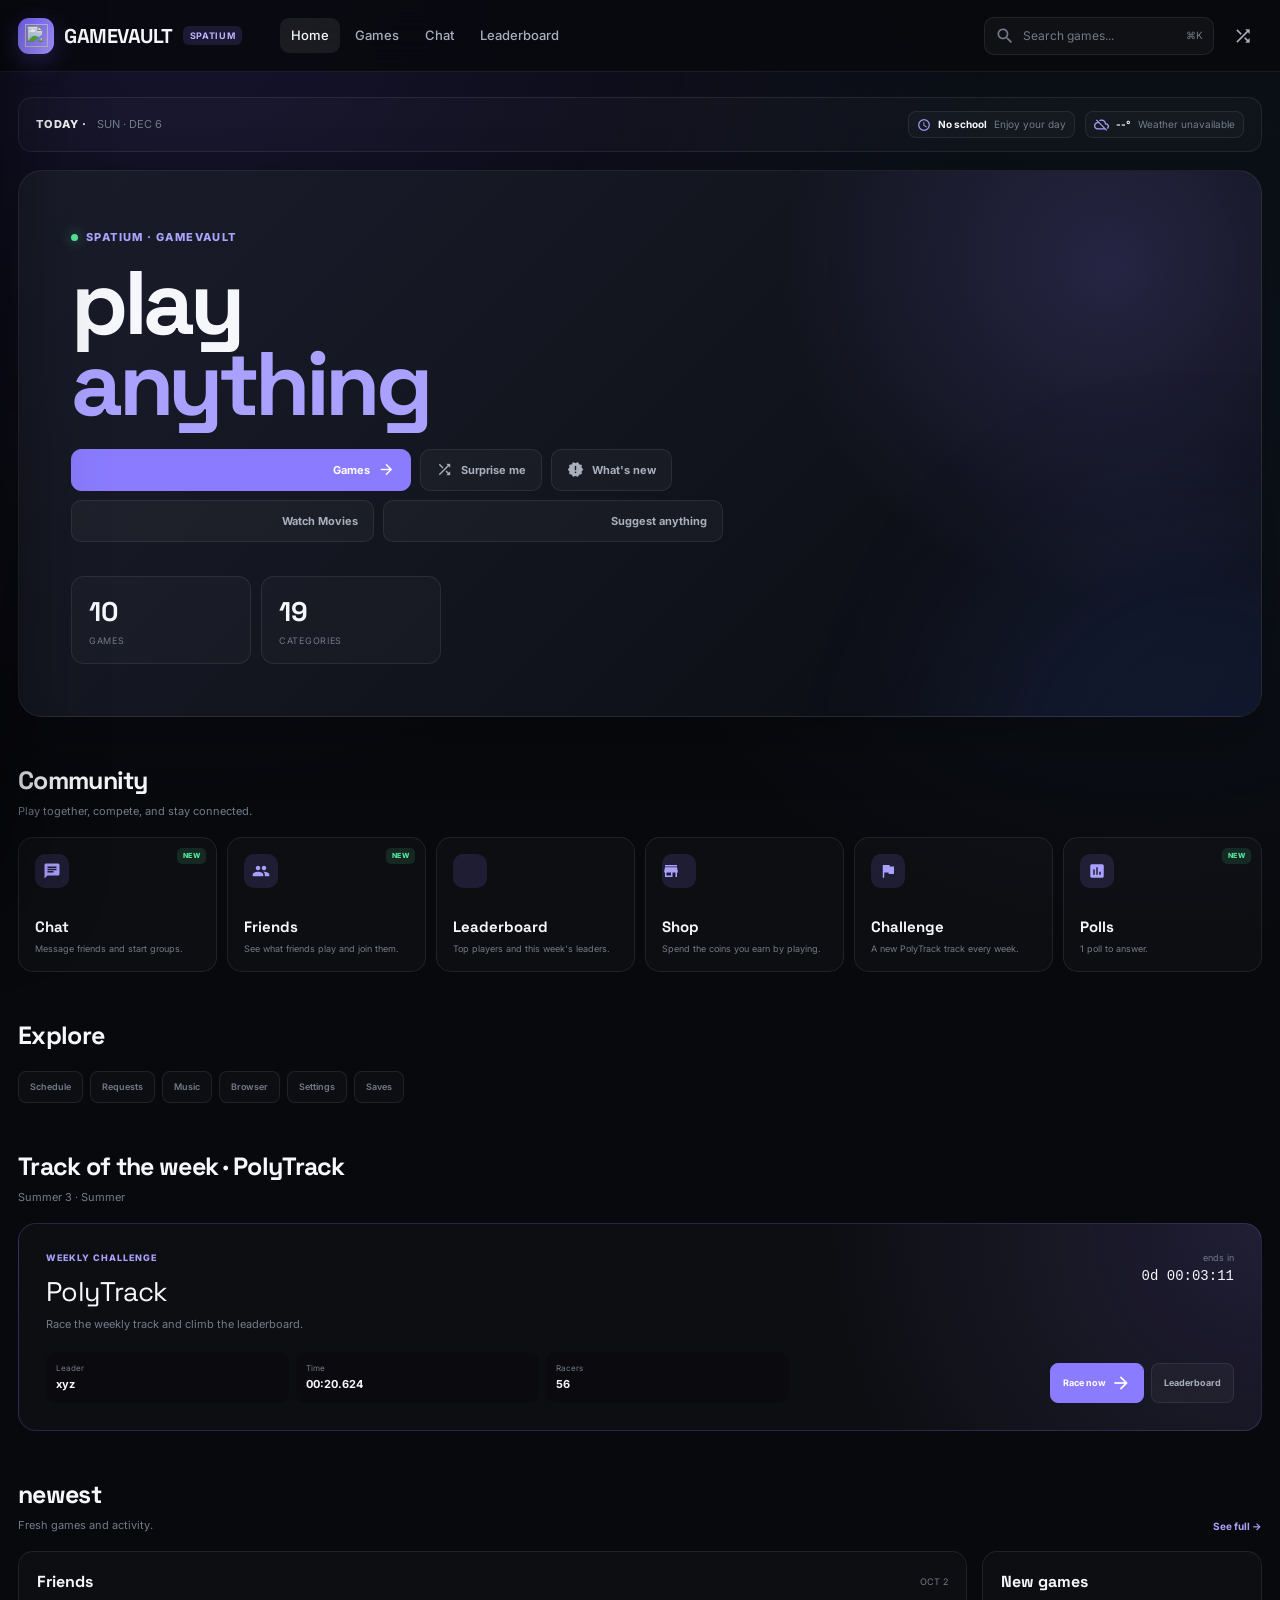
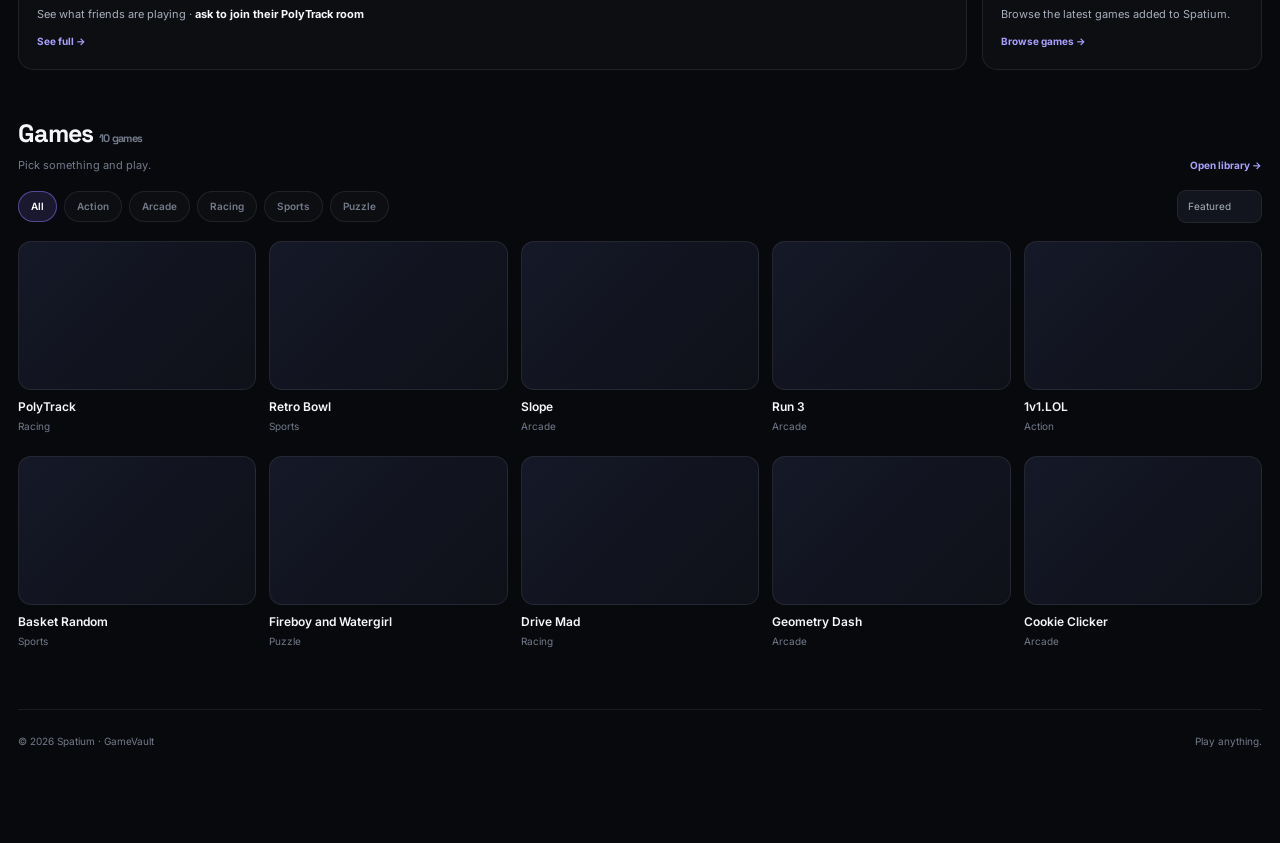
==== commit bca38388: "Enhance schedule and weather display in index.html Added styles for schedule and weather sections, u" ====
--- a/index.html
+++ b/index.html
@@ -625,7 +625,24 @@
         11px;
 }
 
+
+/* =========================================================
+   UPDATED DAY / SCHEDULE / WEATHER
+   ========================================================= */
+
 .day-right {
+
+    display:
+        flex;
+
+    align-items:
+        center;
+
+    justify-content:
+        flex-end;
+
+    gap:
+        10px;
 
     color:
         var(--text-3);
@@ -635,12 +652,123 @@
 
     text-align:
         right;
-}
-
-.day-right strong {
+
+    flex-wrap:
+        wrap;
+}
+
+.schedule-live {
+
+    display:
+        inline-flex;
+
+    align-items:
+        center;
+
+    gap:
+        7px;
+
+    padding:
+        5px 8px;
+
+    border:
+        1px solid var(--border);
+
+    border-radius:
+        8px;
+
+    background:
+        rgba(255,255,255,.025);
+
+    white-space:
+        nowrap;
+}
+
+.schedule-live .material-icons {
+
+    font-size:
+        14px;
+
+    color:
+        #aaa1ff;
+}
+
+.schedule-period {
 
     color:
         var(--text);
+
+    font-weight:
+        700;
+}
+
+.schedule-countdown {
+
+    color:
+        var(--text-3);
+
+    font-variant-numeric:
+        tabular-nums;
+}
+
+.weather-live {
+
+    display:
+        inline-flex;
+
+    align-items:
+        center;
+
+    gap:
+        7px;
+
+    padding:
+        5px 8px;
+
+    border:
+        1px solid var(--border);
+
+    border-radius:
+        8px;
+
+    background:
+        rgba(255,255,255,.025);
+
+    white-space:
+        nowrap;
+}
+
+.weather-live .material-icons {
+
+    font-size:
+        15px;
+
+    color:
+        #a8a1ff;
+}
+
+.weather-temp {
+
+    color:
+        var(--text);
+
+    font-weight:
+        700;
+}
+
+.weather-description {
+
+    color:
+        var(--text-3);
+}
+
+.schedule-detail {
+
+    color:
+        var(--text-3);
+
+    font-size:
+        9px;
 }
 
 
@@ -2329,6 +2457,15 @@
 
         grid-template-columns:
             repeat(3,minmax(0,1fr));
+    }
+
+    .day-right {
+
+        justify-content:
+            flex-start;
+
+        text-align:
+            left;
     }
 }
 
@@ -2435,13 +2572,25 @@
             column;
 
         gap:
-            5px;
+            8px;
     }
 
     .day-right {
 
-        text-align:
-            left;
+        justify-content:
+            flex-start;
+
+        width:
+            100%;
+    }
+
+    .schedule-live,
+    .weather-live {
+
+        flex: 1;
+
+        justify-content:
+            center;
     }
 
     .footer {
@@ -2659,114 +2808,72 @@
 
         <nav class="side-nav">
 
-            <a
-                href="./index.html"
-                class="side-link"
-            >
+            <a href="./index.html" class="side-link">
                 <span class="material-icons">home</span>
                 Home
             </a>
 
-            <a
-                href="./games.html"
-                class="side-link"
-            >
+            <a href="./games.html" class="side-link">
                 <span class="material-icons">sports_esports</span>
                 Games
             </a>
 
-            <a
-                href="./chat.html"
-                class="side-link"
-            >
+            <a href="./chat.html" class="side-link">
                 <span class="material-icons">chat</span>
                 Chat
             </a>
 
-            <a
-                href="./friends.html"
-                class="side-link"
-            >
+            <a href="./friends.html" class="side-link">
                 <span class="material-icons">people</span>
                 Friends
             </a>
 
-            <a
-                href="./leaderboard.html"
-                class="side-link"
-            >
+            <a href="./leaderboard.html" class="side-link">
                 <span class="material-icons">leaderboard</span>
                 Leaderboard
             </a>
 
-            <a
-                href="./shop.html"
-                class="side-link"
-            >
+            <a href="./shop.html" class="side-link">
                 <span class="material-icons">storefront</span>
                 Shop
             </a>
 
-            <a
-                href="./challenge.html"
-                class="side-link"
-            >
+            <a href="./challenge.html" class="side-link">
                 <span class="material-icons">flag</span>
                 Challenge
             </a>
 
-            <a
-                href="./polls.html"
-                class="side-link"
-            >
+            <a href="./polls.html" class="side-link">
                 <span class="material-icons">poll</span>
                 Polls
             </a>
 
-            <a
-                href="./schedule.html"
-                class="side-link"
-            >
+            <a href="./schedule.html" class="side-link">
                 <span class="material-icons">calendar_month</span>
                 Schedule
             </a>
 
-            <a
-                href="./status.html"
-                class="side-link"
-            >
+            <a href="./status.html" class="side-link">
                 <span class="material-icons">assignment</span>
                 Requests
             </a>
 
-            <a
-                href="./music.html"
-                class="side-link"
-            >
+            <a href="./music.html" class="side-link">
                 <span class="material-icons">music_note</span>
                 Music
             </a>
 
-            <a
-                href="./unblocker.html"
-                class="side-link"
-            >
+            <a href="./unblocker.html" class="side-link">
                 <span class="material-icons">language</span>
                 Browser
             </a>
 
-            <a
-                href="./settings.html"
-                class="side-link"
-            >
+            <a href="./settings.html" class="side-link">
                 <span class="material-icons">settings</span>
                 Settings
             </a>
 
-            <a
-                href="./saves.html"
-                class="side-link"
-            >
+            <a href="./saves.html" class="side-link">
                 <span class="material-icons">bookmark</span>
                 Saves
             </a>
@@ -2787,7 +2894,7 @@
 
 
     <!-- ===================================================
-         TODAY
+         TODAY + LIVE SCHEDULE + WEATHER
          =================================================== -->
 
     <section class="daybar">
@@ -2811,17 +2918,61 @@
 
         <div class="day-right">
 
-            After school
-
-            <strong>
-                00:00
-            </strong>
-
-            ends
-
-            <strong>
-                Tomorrow
-            </strong>
+
+            <div
+                class="schedule-live"
+                title="Current school schedule"
+            >
+
+                <span class="material-icons">
+                    schedule
+                </span>
+
+                <span
+                    class="schedule-period"
+                    id="schedulePeriod"
+                >
+                    Checking schedule...
+                </span>
+
+                <span
+                    class="schedule-countdown"
+                    id="scheduleCountdown"
+                >
+                    --
+                </span>
+
+            </div>
+
+
+            <div
+                class="weather-live"
+                title="Current weather"
+            >
+
+                <span
+                    class="material-icons"
+                    id="weatherIcon"
+                >
+                    cloud
+                </span>
+
+                <span
+                    class="weather-temp"
+                    id="weatherTemp"
+                >
+                    --°
+                </span>
+
+                <span
+                    class="weather-description"
+                    id="weatherDescription"
+                >
+                    Loading weather
+                </span>
+
+            </div>
+
 
         </div>
 
@@ -3010,10 +3161,7 @@
         <div class="community-grid">
 
 
-            <a
-                href="./chat.html"
-                class="feature"
-            >
+            <a href="./chat.html" class="feature">
 
                 <div class="feature-icon">
 
@@ -3042,10 +3190,7 @@
             </a>
 
 
-            <a
-                href="./friends.html"
-                class="feature"
-            >
+            <a href="./friends.html" class="feature">
 
                 <div class="feature-icon">
 
@@ -3074,10 +3219,7 @@
             </a>
 
 
-            <a
-                href="./leaderboard.html"
-                class="feature"
-            >
+            <a href="./leaderboard.html" class="feature">
 
                 <div class="feature-icon">
 
@@ -3102,10 +3244,7 @@
             </a>
 
 
-            <a
-                href="./shop.html"
-                class="feature"
-            >
+            <a href="./shop.html" class="feature">
 
                 <div class="feature-icon">
 
@@ -3130,10 +3269,7 @@
             </a>
 
 
-            <a
-                href="./challenge.html"
-                class="feature"
-            >
+            <a href="./challenge.html" class="feature">
 
                 <div class="feature-icon">
 
@@ -3158,10 +3294,7 @@
             </a>
 
 
-            <a
-                href="./polls.html"
-                class="feature"
-            >
+            <a href="./polls.html" class="feature">
 
                 <div class="feature-icon">
 
@@ -3281,6 +3414,7 @@
 
 
         <div class="section-head">
+
 
             <div>
 
@@ -3854,6 +3988,921 @@
     }
 
 ];
+
+
+/* =========================================================
+   SCHOOL SCHEDULE
+   ========================================================= */
+
+const SCHOOL_SCHEDULES = {
+
+    regular: [
+
+        {
+            name: "P1",
+            start: "7:45",
+            end: "8:35"
+        },
+
+        {
+            name: "P2",
+            start: "8:40",
+            end: "9:30"
+        },
+
+        {
+            name: "P3",
+            start: "9:35",
+            end: "10:25"
+        },
+
+        {
+            name: "P4",
+            start: "10:30",
+            end: "11:20"
+        },
+
+        {
+            name: "P5",
+            start: "11:25",
+            end: "12:15"
+        },
+
+        {
+            name: "P6",
+            start: "12:20",
+            end: "1:10"
+        },
+
+        {
+            name: "P7",
+            start: "1:15",
+            end: "2:05"
+        },
+
+        {
+            name: "P8",
+            start: "2:10",
+            end: "3:00"
+        }
+
+    ],
+
+
+    soar: [
+
+        {
+            name: "P1",
+            start: "7:45",
+            end: "8:30"
+        },
+
+        {
+            name: "P2",
+            start: "8:35",
+            end: "9:20"
+        },
+
+        {
+            name: "SOAR",
+            start: "9:25",
+            end: "9:55"
+        },
+
+        {
+            name: "P3",
+            start: "10:00",
+            end: "10:45"
+        },
+
+        {
+            name: "P4",
+            start: "10:50",
+            end: "11:35"
+        },
+
+        {
+            name: "P5",
+            start: "11:40",
+            end: "12:25"
+        },
+
+        {
+            name: "P6",
+            start: "12:30",
+            end: "1:15"
+        },
+
+        {
+            name: "P7",
+            start: "1:20",
+            end: "2:05"
+        },
+
+        {
+            name: "P8",
+            start: "2:10",
+            end: "3:00"
+        }
+
+    ],
+
+
+    wednesday: [
+
+        {
+            name: "P1",
+            start: "8:30",
+            end: "9:10"
+        },
+
+        {
+            name: "P2",
+            start: "9:15",
+            end: "9:55"
+        },
+
+        {
+            name: "P3",
+            start: "10:00",
+            end: "10:40"
+        },
+
+        {
+            name: "P4",
+            start: "10:45",
+            end: "11:30"
+        },
+
+        {
+            name: "P5",
+            start: "11:35",
+            end: "12:20"
+        },
+
+        {
+            name: "P6",
+            start: "12:25",
+            end: "1:10"
+        },
+
+        {
+            name: "P7",
+            start: "1:15",
+            end: "2:00"
+        },
+
+        {
+            name: "P8",
+            start: "2:05",
+            end: "3:00"
+        }
+
+    ]
+
+};
+
+
+/* =========================================================
+   SCHEDULE HELPERS
+   ========================================================= */
+
+function timeToMinutes(time) {
+
+    const parts =
+        time
+            .split(":")
+            .map(Number);
+
+    let hour = parts[0];
+    const minute = parts[1];
+
+    /*
+       All schedule times are school-day times.
+       1:00–3:00 therefore means PM.
+    */
+
+    if (hour < 7) {
+        hour += 12;
+    }
+
+    if (hour >= 1 && hour <= 3) {
+        hour += 12;
+    }
+
+    return (
+        hour * 60 +
+        minute
+    );
+
+}
+
+
+function getScheduleForToday() {
+
+    const day =
+        new Date().getDay();
+
+    /*
+        Sunday = 0
+        Monday = 1
+        Tuesday = 2
+        Wednesday = 3
+        Thursday = 4
+        Friday = 5
+        Saturday = 6
+    */
+
+    if (day === 3) {
+
+        return SCHOOL_SCHEDULES.wednesday;
+
+    }
+
+    if (
+        day === 2 ||
+        day === 4
+    ) {
+
+        return SCHOOL_SCHEDULES.soar;
+
+    }
+
+    if (
+        day === 1 ||
+        day === 5
+    ) {
+
+        return SCHOOL_SCHEDULES.regular;
+
+    }
+
+    return [];
+
+}
+
+
+function getScheduleType() {
+
+    const day =
+        new Date().getDay();
+
+    if (day === 3) {
+        return "wednesday";
+    }
+
+    if (
+        day === 2 ||
+        day === 4
+    ) {
+        return "soar";
+    }
+
+    if (
+        day === 1 ||
+        day === 5
+    ) {
+        return "regular";
+    }
+
+    return "weekend";
+
+}
+
+
+function formatCountdown(totalSeconds) {
+
+    totalSeconds =
+        Math.max(
+            0,
+            Math.floor(totalSeconds)
+        );
+
+    const hours =
+        Math.floor(
+            totalSeconds / 3600
+        );
+
+    const minutes =
+        Math.floor(
+            (
+                totalSeconds % 3600
+            ) / 60
+        );
+
+    const seconds =
+        totalSeconds % 60;
+
+
+    if (hours > 0) {
+
+        return (
+
+            String(hours)
+                .padStart(2,"0")
+
+            +
+
+            ":" +
+
+            String(minutes)
+                .padStart(2,"0")
+
+            +
+
+            ":" +
+
+            String(seconds)
+                .padStart(2,"0")
+
+        );
+
+    }
+
+
+    return (
+
+        String(minutes)
+            .padStart(2,"0")
+
+        +
+
+        ":" +
+
+        String(seconds)
+            .padStart(2,"0")
+
+    );
+
+}
+
+
+/* =========================================================
+   LIVE SCHOOL SCHEDULE
+   ========================================================= */
+
+function updateSchoolSchedule() {
+
+    const periodElement =
+        document.getElementById(
+            "schedulePeriod"
+        );
+
+    const countdownElement =
+        document.getElementById(
+            "scheduleCountdown"
+        );
+
+
+    const schedule =
+        getScheduleForToday();
+
+
+    if (!schedule.length) {
+
+        periodElement.textContent =
+            "No school";
+
+        countdownElement.textContent =
+            "Enjoy your day";
+
+        return;
+
+    }
+
+
+    const now =
+        new Date();
+
+
+    const currentMinutes =
+
+        now.getHours() * 60 +
+
+        now.getMinutes() +
+
+        now.getSeconds() / 60;
+
+
+    const currentSeconds =
+
+        now.getHours() * 3600 +
+
+        now.getMinutes() * 60 +
+
+        now.getSeconds();
+
+
+    /*
+       Check current class.
+    */
+
+    for (
+        const period of schedule
+    ) {
+
+        const start =
+            timeToMinutes(
+                period.start
+            );
+
+        const end =
+            timeToMinutes(
+                period.end
+            );
+
+
+        if (
+            currentMinutes >= start &&
+            currentMinutes < end
+        ) {
+
+            const endSeconds =
+                end * 60;
+
+            const remaining =
+                endSeconds -
+                currentSeconds;
+
+
+            periodElement.textContent =
+                period.name;
+
+
+            countdownElement.textContent =
+
+                "ends in " +
+
+                formatCountdown(
+                    remaining
+                );
+
+
+            return;
+
+        }
+
+    }
+
+
+    /*
+       Before school.
+    */
+
+    const first =
+        schedule[0];
+
+
+    const firstStart =
+        timeToMinutes(
+            first.start
+        );
+
+
+    if (
+        currentMinutes <
+        firstStart
+    ) {
+
+        const secondsUntil =
+            (
+                firstStart * 60
+            ) -
+            currentSeconds;
+
+
+        periodElement.textContent =
+            "Before school";
+
+
+        countdownElement.textContent =
+
+            first.name +
+
+            " starts in " +
+
+            formatCountdown(
+                secondsUntil
+            );
+
+
+        return;
+
+    }
+
+
+    /*
+       Between periods.
+    */
+
+    for (
+        let i = 0;
+        i < schedule.length - 1;
+        i++
+    ) {
+
+        const current =
+            schedule[i];
+
+        const next =
+            schedule[i + 1];
+
+
+        const currentEnd =
+            timeToMinutes(
+                current.end
+            );
+
+        const nextStart =
+            timeToMinutes(
+                next.start
+            );
+
+
+        if (
+            currentMinutes >= currentEnd &&
+            currentMinutes < nextStart
+        ) {
+
+            const secondsUntil =
+                (
+                    nextStart * 60
+                ) -
+                currentSeconds;
+
+
+            periodElement.textContent =
+                "Passing period";
+
+
+            countdownElement.textContent =
+
+                next.name +
+
+                " in " +
+
+                formatCountdown(
+                    secondsUntil
+                );
+
+
+            return;
+
+        }
+
+    }
+
+
+    /*
+       After school.
+    */
+
+    const last =
+        schedule[
+            schedule.length - 1
+        ];
+
+
+    const lastEnd =
+        timeToMinutes(
+            last.end
+        );
+
+
+    if (
+        currentMinutes >= lastEnd
+    ) {
+
+        periodElement.textContent =
+            "After school";
+
+        countdownElement.textContent =
+            "ends Tomorrow";
+
+        return;
+
+    }
+
+}
+
+
+/* =========================================================
+   WEATHER
+   ========================================================= */
+
+/*
+   Fallback is approximate Hickory Hills, Illinois.
+   If the visitor grants browser location permission,
+   their coordinates are used instead.
+*/
+
+const WEATHER_FALLBACK = {
+
+    latitude:
+        41.7256,
+
+    longitude:
+        -87.8251
+
+};
+
+
+function weatherDescription(code) {
+
+    if (code === 0)
+        return "Clear";
+
+    if (
+        code === 1 ||
+        code === 2
+    )
+        return "Partly cloudy";
+
+    if (code === 3)
+        return "Cloudy";
+
+    if (
+        code === 45 ||
+        code === 48
+    )
+        return "Foggy";
+
+    if (
+        code >= 51 &&
+        code <= 57
+    )
+        return "Drizzle";
+
+    if (
+        code >= 61 &&
+        code <= 67
+    )
+        return "Rain";
+
+    if (
+        code >= 71 &&
+        code <= 77
+    )
+        return "Snow";
+
+    if (
+        code >= 80 &&
+        code <= 82
+    )
+        return "Showers";
+
+    if (
+        code === 85 ||
+        code === 86
+    )
+        return "Snow showers";
+
+    if (
+        code >= 95
+    )
+        return "Thunderstorm";
+
+    return "Weather";
+
+}
+
+
+function weatherIcon(code) {
+
+    if (code === 0)
+        return "wb_sunny";
+
+    if (
+        code === 1 ||
+        code === 2
+    )
+        return "partly_cloudy_day";
+
+    if (code === 3)
+        return "cloud";
+
+    if (
+        code === 45 ||
+        code === 48
+    )
+        return "foggy";
+
+    if (
+        code >= 51 &&
+        code <= 67
+    )
+        return "rainy";
+
+    if (
+        code >= 71 &&
+        code <= 86
+    )
+        return "ac_unit";
+
+    if (code >= 95)
+        return "thunderstorm";
+
+    return "cloud";
+
+}
+
+
+function getBrowserLocation() {
+
+    return new Promise(
+        (resolve,reject) => {
+
+            if (
+                !navigator.geolocation
+            ) {
+
+                reject(
+                    new Error(
+                        "Geolocation unavailable"
+                    )
+                );
+
+                return;
+
+            }
+
+
+            navigator
+                .geolocation
+                .getCurrentPosition(
+
+                    position => {
+
+                        resolve({
+
+                            latitude:
+                                position
+                                    .coords
+                                    .latitude,
+
+                            longitude:
+                                position
+                                    .coords
+                                    .longitude
+
+                        });
+
+                    },
+
+                    error => {
+
+                        reject(error);
+
+                    },
+
+                    {
+
+                        enableHighAccuracy:
+                            false,
+
+                        timeout:
+                            3500,
+
+                        maximumAge:
+                            600000
+
+                    }
+
+                );
+
+        }
+    );
+
+}
+
+
+async function loadWeather() {
+
+    const tempElement =
+        document.getElementById(
+            "weatherTemp"
+        );
+
+    const descriptionElement =
+        document.getElementById(
+            "weatherDescription"
+        );
+
+    const iconElement =
+        document.getElementById(
+            "weatherIcon"
+        );
+
+
+    let location =
+        WEATHER_FALLBACK;
+
+
+    try {
+
+        location =
+            await getBrowserLocation();
+
+    } catch (_) {
+
+        /*
+           Fallback remains in use.
+        */
+
+    }
+
+
+    try {
+
+        const url =
+
+            "https://api.open-meteo.com/v1/forecast" +
+
+            "?latitude=" +
+            encodeURIComponent(
+                location.latitude
+            ) +
+
+            "&longitude=" +
+            encodeURIComponent(
+                location.longitude
+            ) +
+
+            "&current=" +
+            "temperature_2m," +
+            "weather_code," +
+            "is_day" +
+
+            "&temperature_unit=fahrenheit" +
+
+            "&timezone=auto";
+
+
+        const response =
+            await fetch(url);
+
+
+        if (!response.ok) {
+
+            throw new Error(
+                "Weather request failed"
+            );
+
+        }
+
+
+        const data =
+            await response.json();
+
+
+        const current =
+            data.current;
+
+
+        const temperature =
+            Math.round(
+                current.temperature_2m
+            );
+
+
+        tempElement.textContent =
+            `${temperature}°`;
+
+
+        descriptionElement.textContent =
+            weatherDescription(
+                current.weather_code
+            );
+
+
+        iconElement.textContent =
+            weatherIcon(
+                current.weather_code
+            );
+
+
+    } catch (error) {
+
+        console.warn(
+            "Weather unavailable:",
+            error
+        );
+
+
+        tempElement.textContent =
+            "--°";
+
+
+        descriptionElement.textContent =
+            "Weather unavailable";
+
+
+        iconElement.textContent =
+            "cloud_off";
+
+    }
+
+}
 
 
 /* =========================================================
@@ -5030,8 +6079,17 @@
 
 updateDate();
 
+updateSchoolSchedule();
+
+loadWeather();
 
 updateChallengeTimer();
+
+
+setInterval(
+    updateSchoolSchedule,
+    1000
+);
 
 
 setInterval(
@@ -5040,6 +6098,16 @@
 );
 
 
+/*
+   Refresh weather every 10 minutes.
+*/
+
+setInterval(
+    loadWeather,
+    10 * 60 * 1000
+);
+
+
 loadGames();
 
 
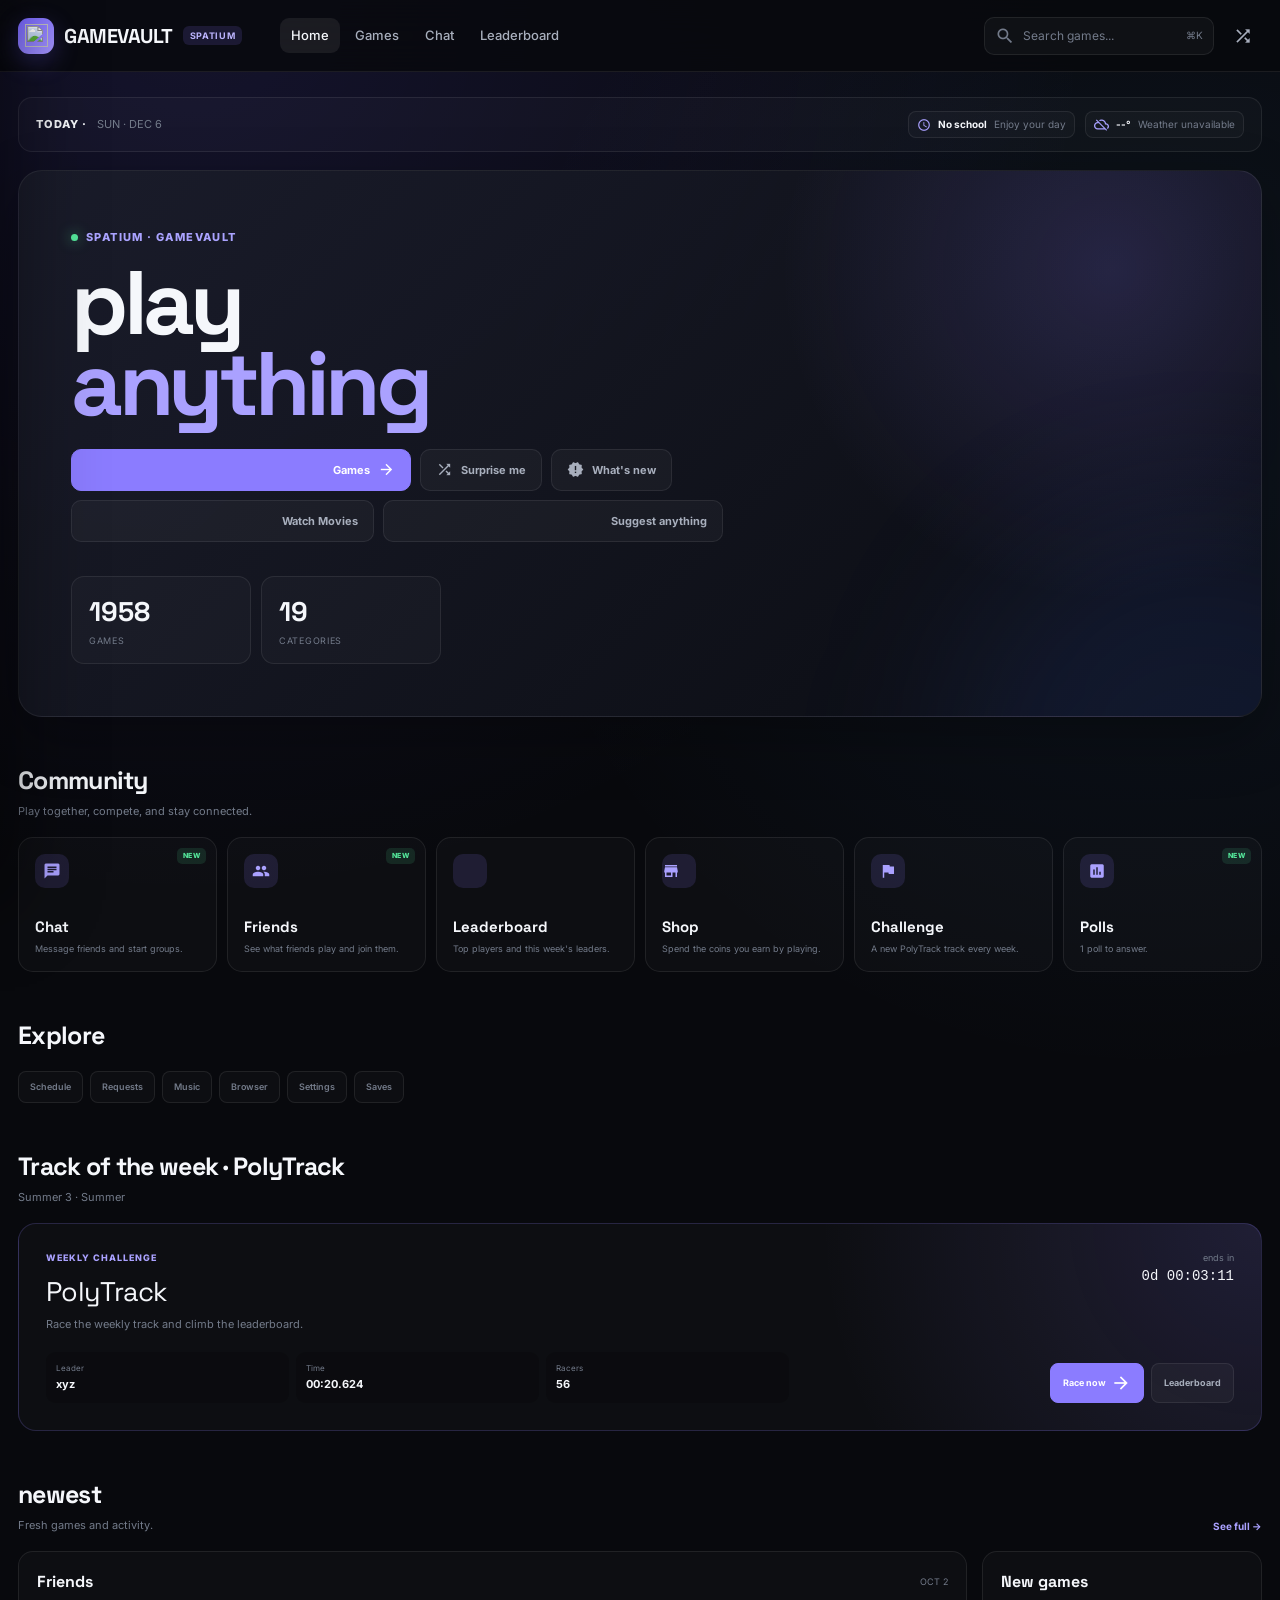
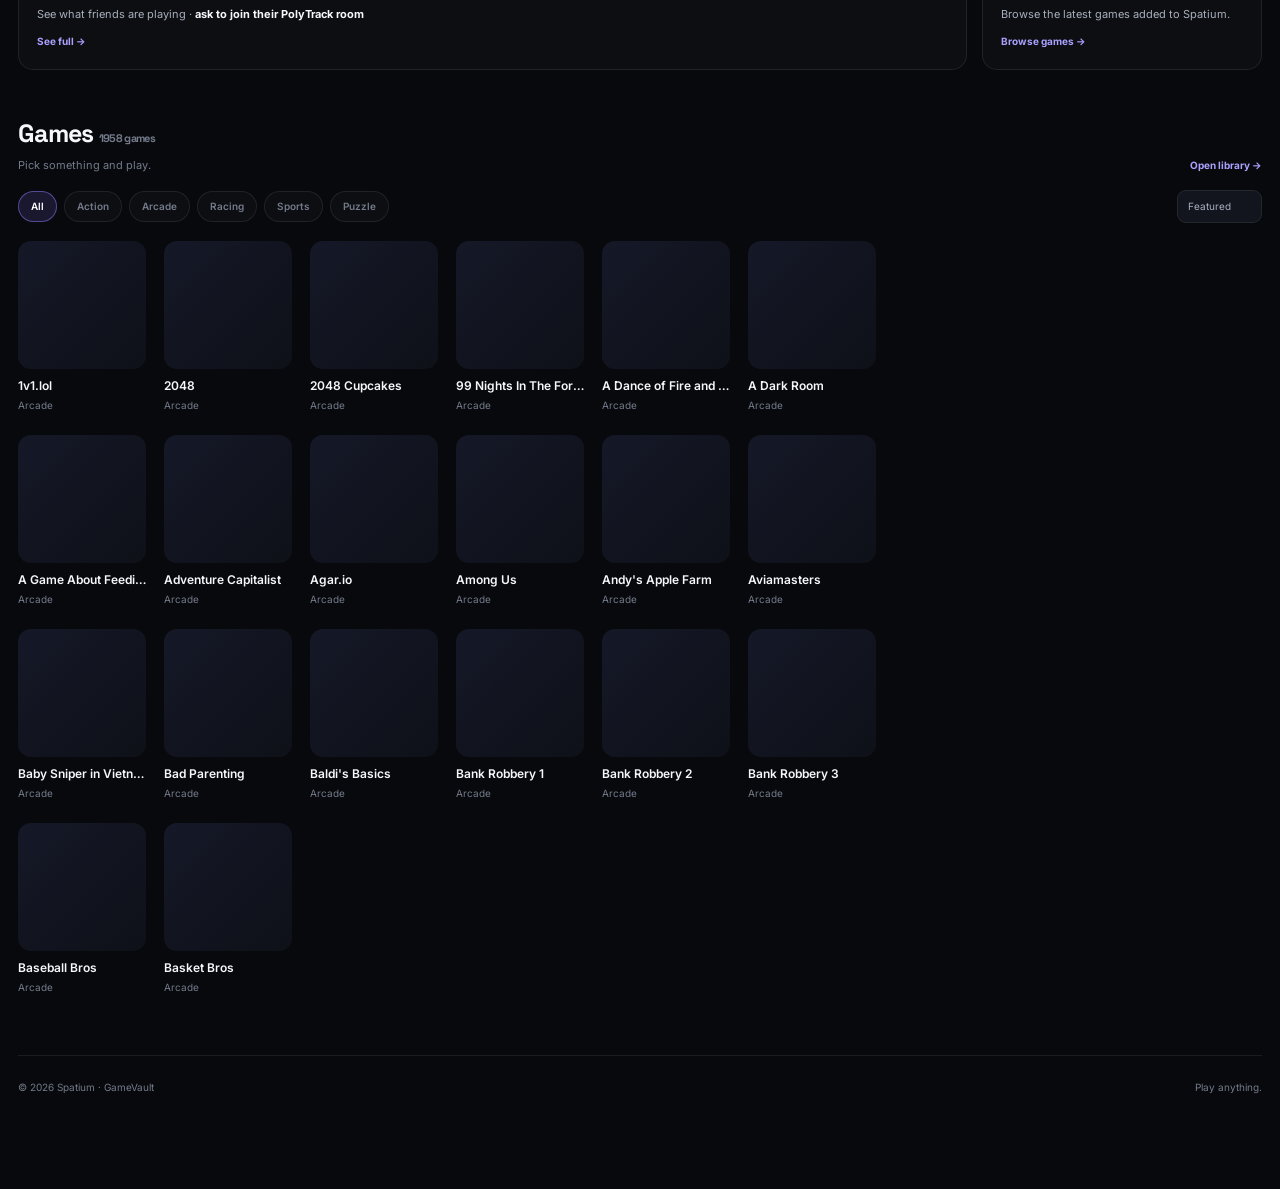
==== commit 1f01debb: "Refactor grid layout and update game card styles" ====
--- a/index.html
+++ b/index.html
@@ -1856,16 +1856,22 @@
         grid;
 
     grid-template-columns:
-        repeat(5,minmax(0,1fr));
+        repeat(6, 128px);
 
     gap:
-        22px 13px;
+        22px 18px;
+
+    justify-content:
+        start;
 }
 
 .game-card {
 
+    width:
+        128px;
+
     min-width:
-        0;
+        128px;
 
     transition:
         transform .2s;
@@ -1886,10 +1892,10 @@
 .game-thumb {
 
     width:
-        100%;
-
-    aspect-ratio:
-        16/10;
+        128px;
+
+    height:
+        128px;
 
     display:
         grid;
@@ -1911,7 +1917,7 @@
         );
 
     border:
-        1px solid var(--border);
+        none;
 }
 
 .game-thumb img {
@@ -1989,7 +1995,7 @@
         var(--text-3);
 
     border:
-        1px dashed var(--border);
+        none;
 
     border-radius:
         14px;
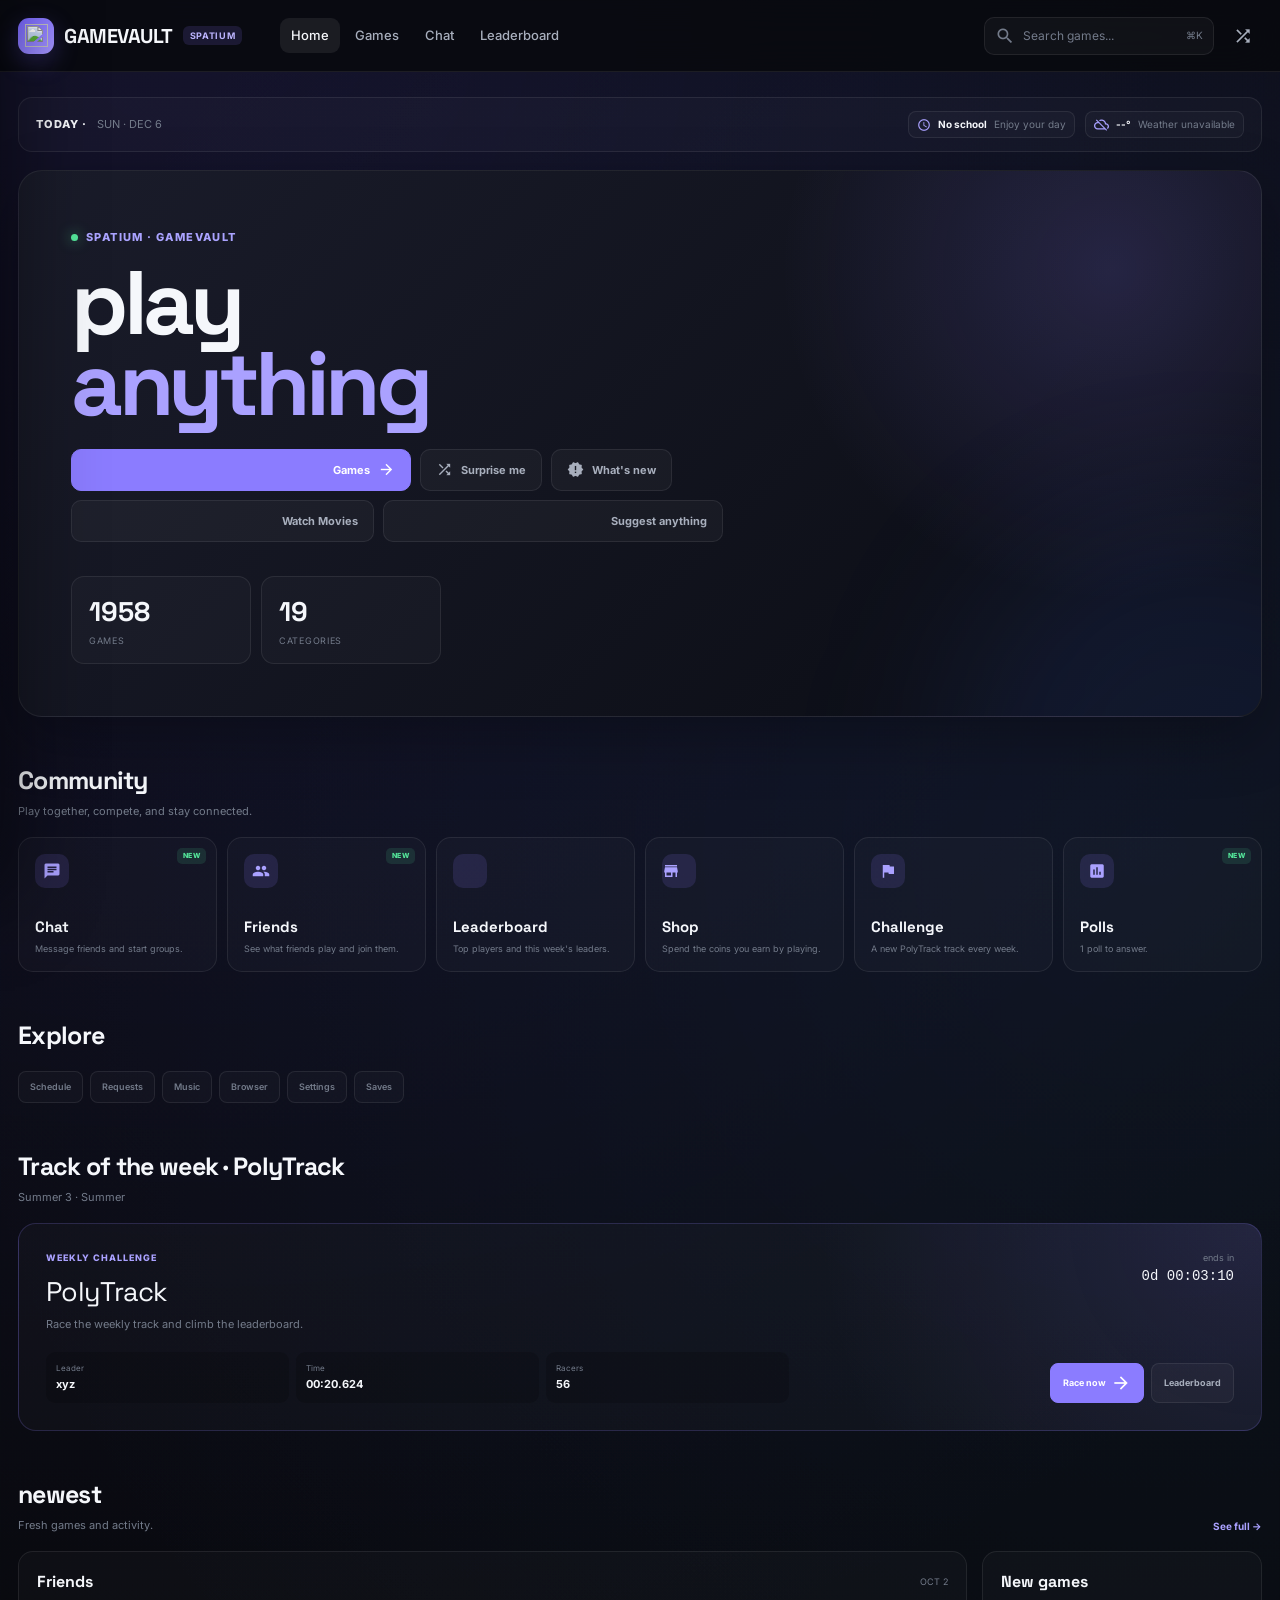
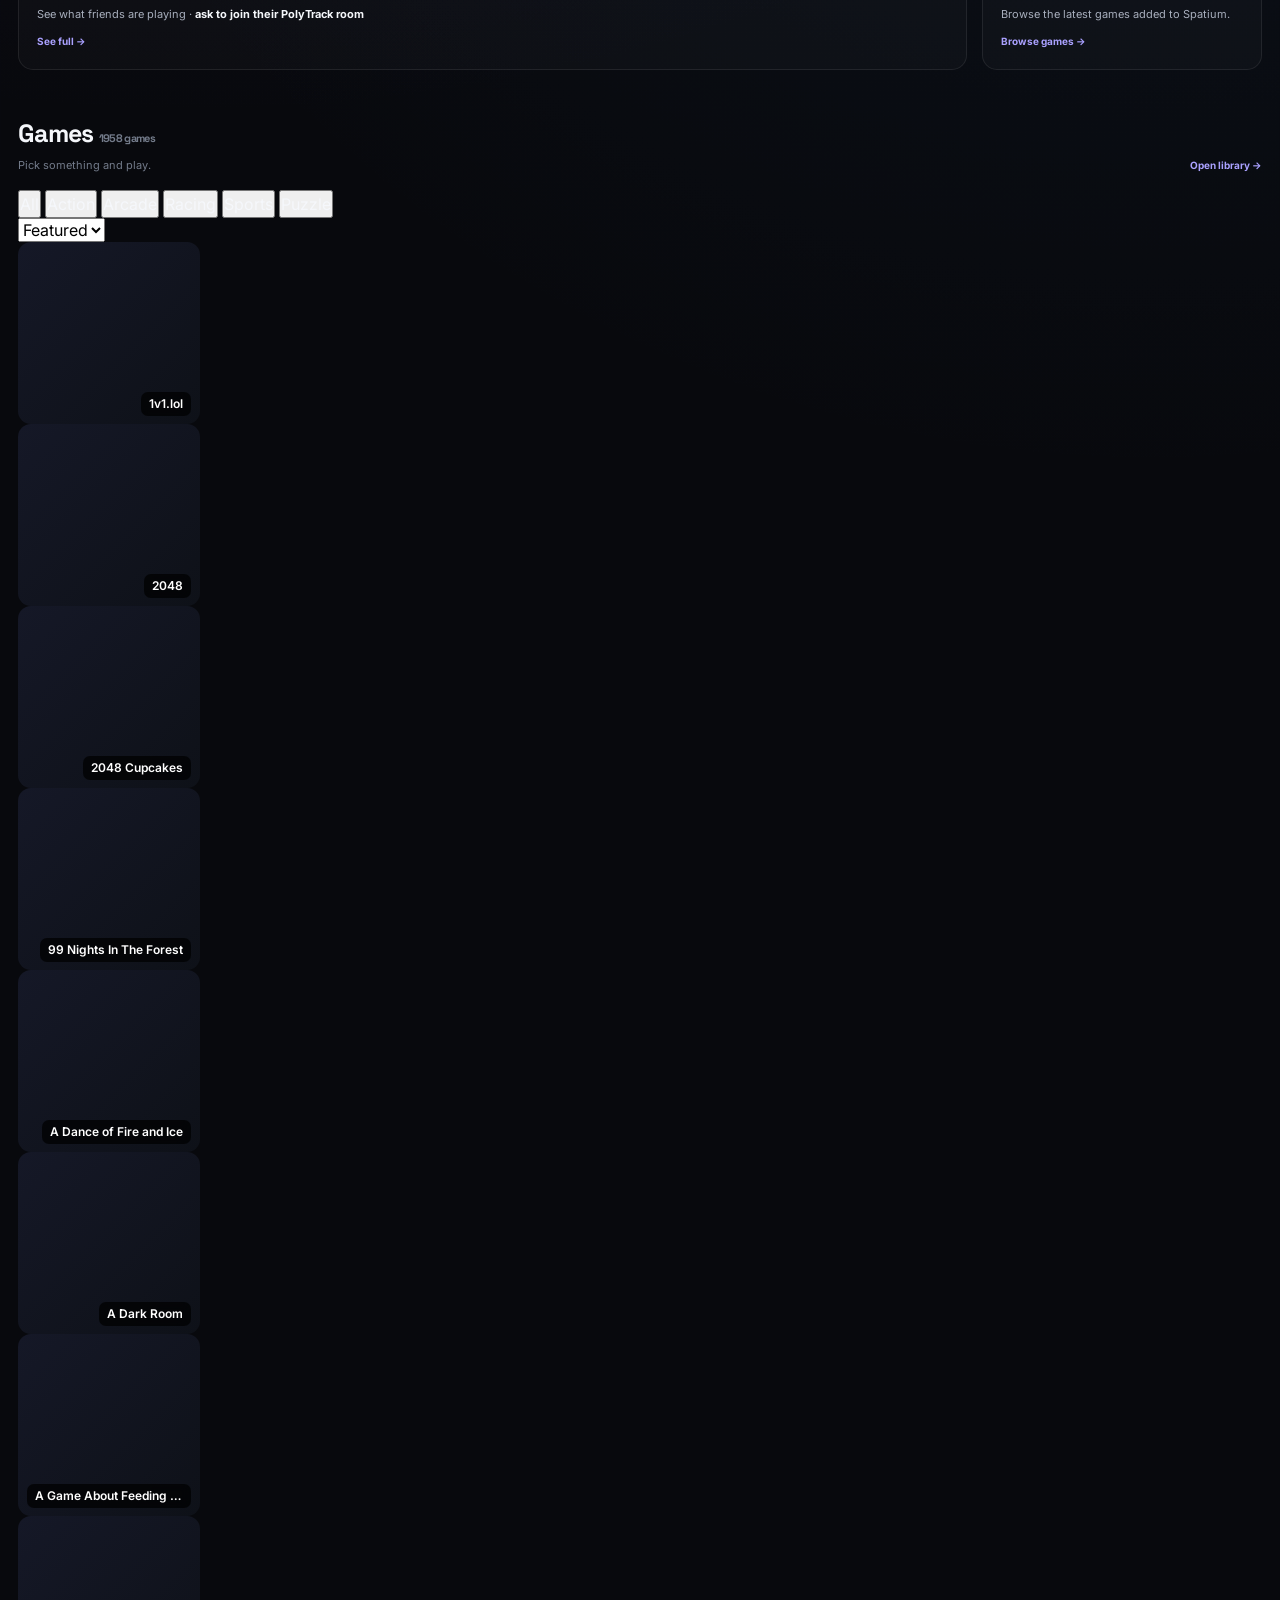
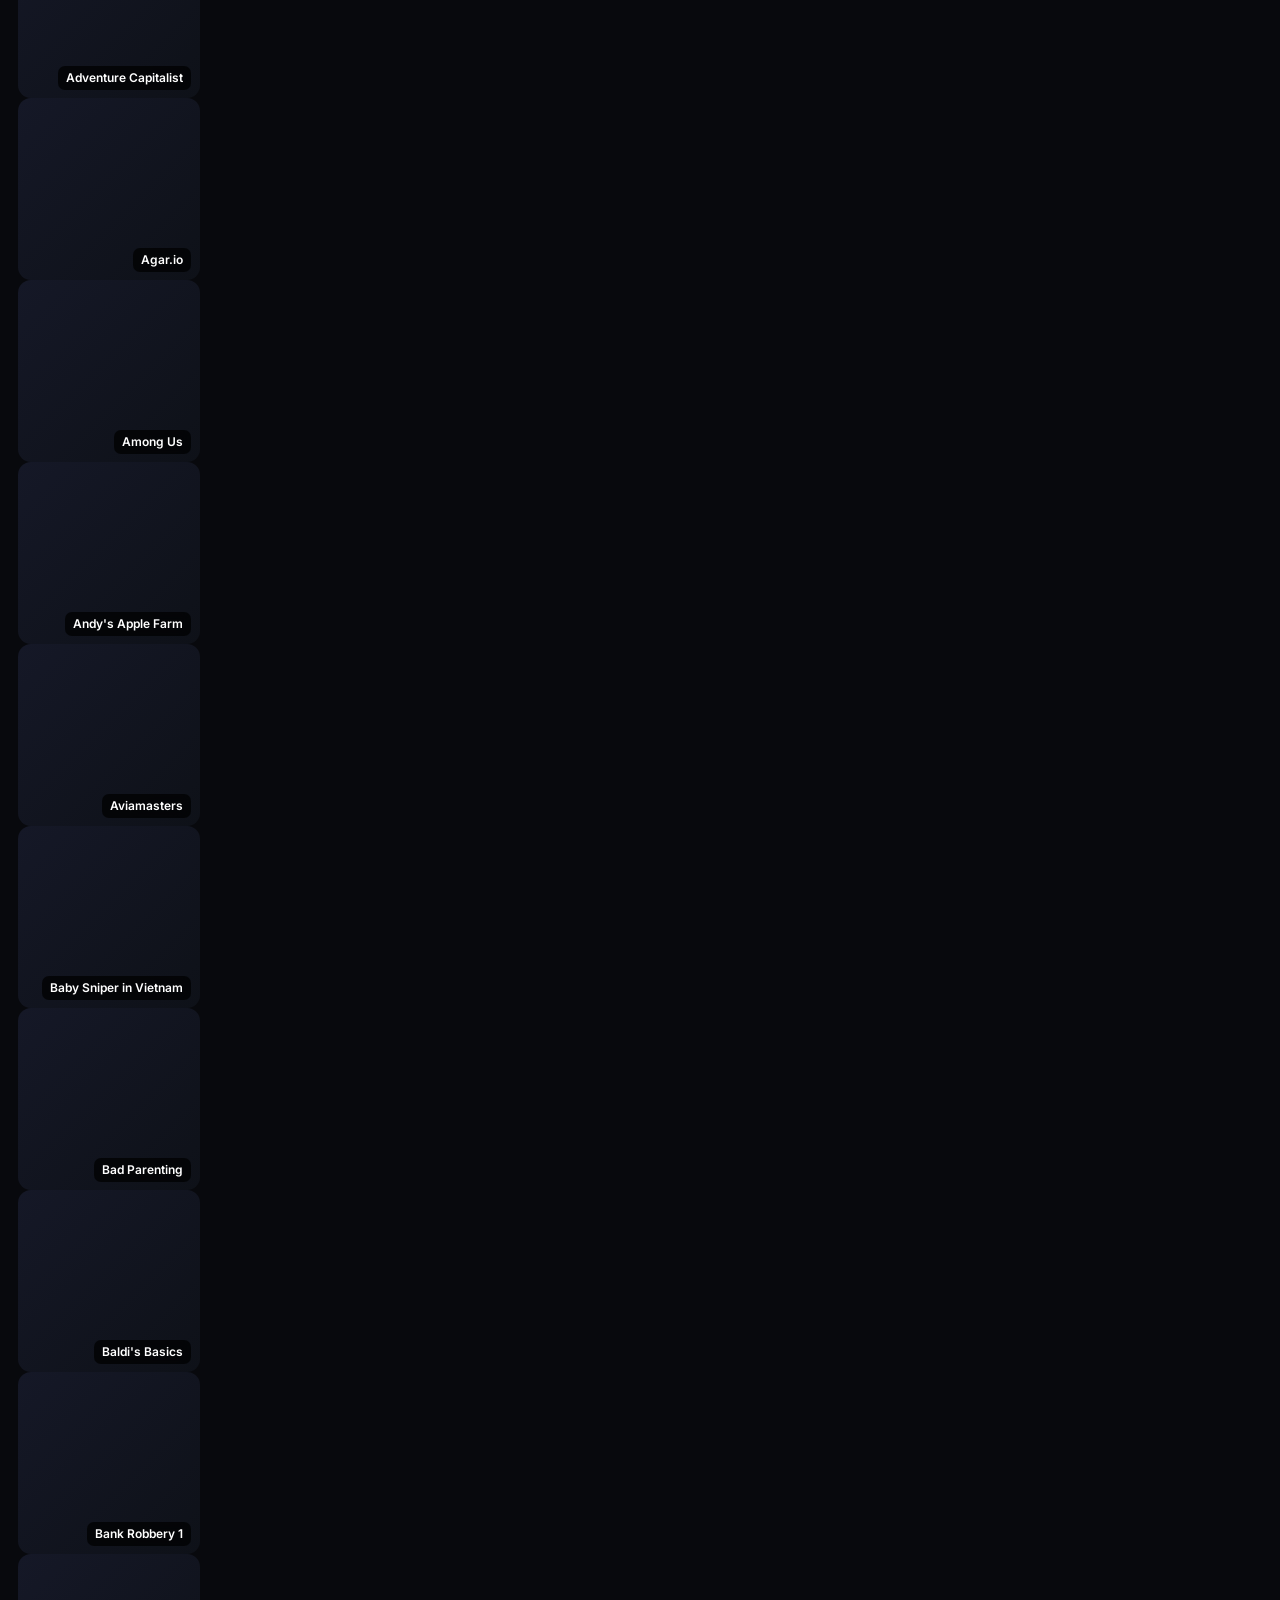
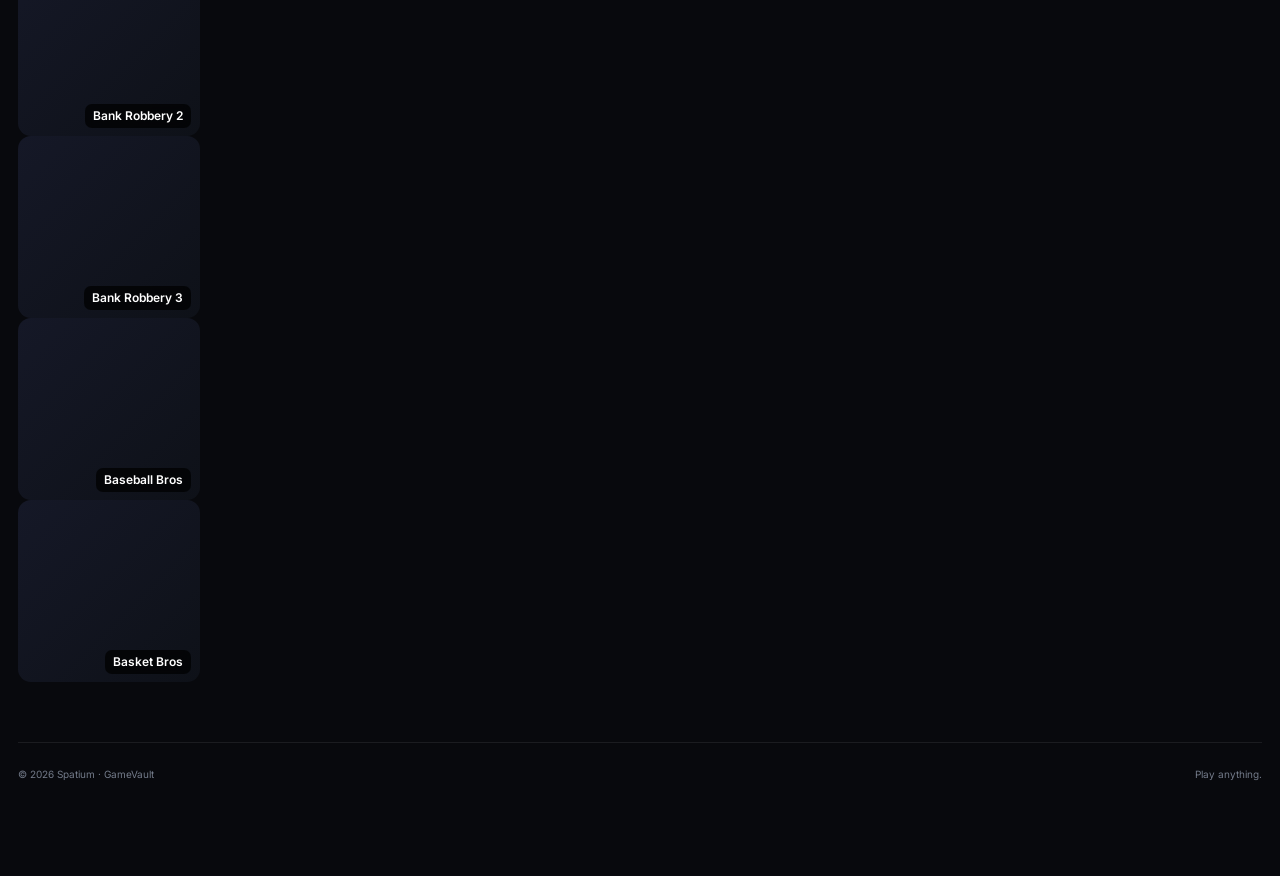
==== commit eeff777e: "Update index.html" ====
--- a/index.html
+++ b/index.html
@@ -1736,145 +1736,19 @@
    GAME LIBRARY
    ========================================================= */
 
-.games-toolbar {
-
-    display:
-        flex;
-
-    justify-content:
-        space-between;
-
-    align-items:
-        center;
-
-    gap:
-        12px;
-
-    flex-wrap:
-        wrap;
-
-    margin-bottom:
-        18px;
-}
-
-.chips {
-
-    display:
-        flex;
-
-    gap:
-        7px;
-
-    flex-wrap:
-        wrap;
-}
-
-.chip {
-
-    border:
-        1px solid var(--border);
-
-    background:
-        rgba(255,255,255,.025);
-
-    color:
-        var(--text-3);
-
-    padding:
-        7px 12px;
-
-    border-radius:
-        999px;
-
-    cursor:
-        pointer;
-
-    font-size:
-        10px;
-
-    font-weight:
-        600;
-
-    transition:
-        .2s;
-}
-
-.chip:hover {
-
-    color:
-        var(--text);
-
-    border-color:
-        var(--border-hover);
-}
-
-.chip.active {
-
-    color:
-        white;
-
-    border-color:
-        rgba(139,124,255,.5);
-
-    background:
-        rgba(139,124,255,.14);
-}
-
-.sort select {
-
-    appearance:
-        none;
-
-    border:
-        1px solid var(--border);
-
-    outline:
-        none;
-
-    border-radius:
-        9px;
-
-    background:
-        var(--bg-3);
-
-    color:
-        var(--text-2);
-
-    padding:
-        8px 30px 8px 10px;
-
-    font-size:
-        10px;
-
-    cursor:
-        pointer;
-}
-
-#games {
-
-    display:
-        grid;
-
-    grid-template-columns:
-        repeat(6, 128px);
-
-    gap:
-        22px 18px;
-
-    justify-content:
-        start;
-}
-
 .game-card {
 
     width:
-        128px;
+        182px;
 
     min-width:
-        128px;
+        182px;
 
     transition:
         transform .2s;
+
+    position:
+        relative;
 }
 
 .game-card:hover {
@@ -1887,15 +1761,27 @@
 
     display:
         block;
+
+    position:
+        relative;
+
+    width:
+        182px;
+
+    height:
+        182px;
+
+    text-decoration:
+        none;
 }
 
 .game-thumb {
 
     width:
-        128px;
+        182px;
 
     height:
-        128px;
+        182px;
 
     display:
         grid;
@@ -1918,6 +1804,9 @@
 
     border:
         none;
+
+    position:
+        relative;
 }
 
 .game-thumb img {
@@ -1930,6 +1819,9 @@
 
     object-fit:
         cover;
+
+    display:
+        block;
 }
 
 .game-thumb .material-icons {
@@ -1943,14 +1835,32 @@
 
 .game-name {
 
-    display:
-        block;
-
-    margin-top:
+    position:
+        absolute;
+
+    right:
+        9px;
+
+    bottom:
         8px;
 
+    z-index:
+        2;
+
+    max-width:
+        calc(100% - 18px);
+
+    padding:
+        5px 8px;
+
+    border-radius:
+        7px;
+
+    background:
+        rgba(0,0,0,.72);
+
     color:
-        var(--text);
+        #ffffff;
 
     font-size:
         12px;
@@ -1958,6 +1868,9 @@
     font-weight:
         600;
 
+    line-height:
+        1.2;
+
     overflow:
         hidden;
 
@@ -1966,42 +1879,16 @@
 
     white-space:
         nowrap;
+
+    backdrop-filter:
+        blur(4px);
 }
 
 .game-meta {
 
-    color:
-        var(--text-3);
-
-    font-size:
-        10px;
-
-    margin-top:
-        3px;
-}
-
-.loading {
-
-    grid-column:
-        1 / -1;
-
-    padding:
-        60px 20px;
-
-    text-align:
-        center;
-
-    color:
-        var(--text-3);
-
-    border:
+    display:
         none;
-
-    border-radius:
-        14px;
-}
-
-
+}
 /* =========================================================
    MOBILE SIDEBAR
    ========================================================= */
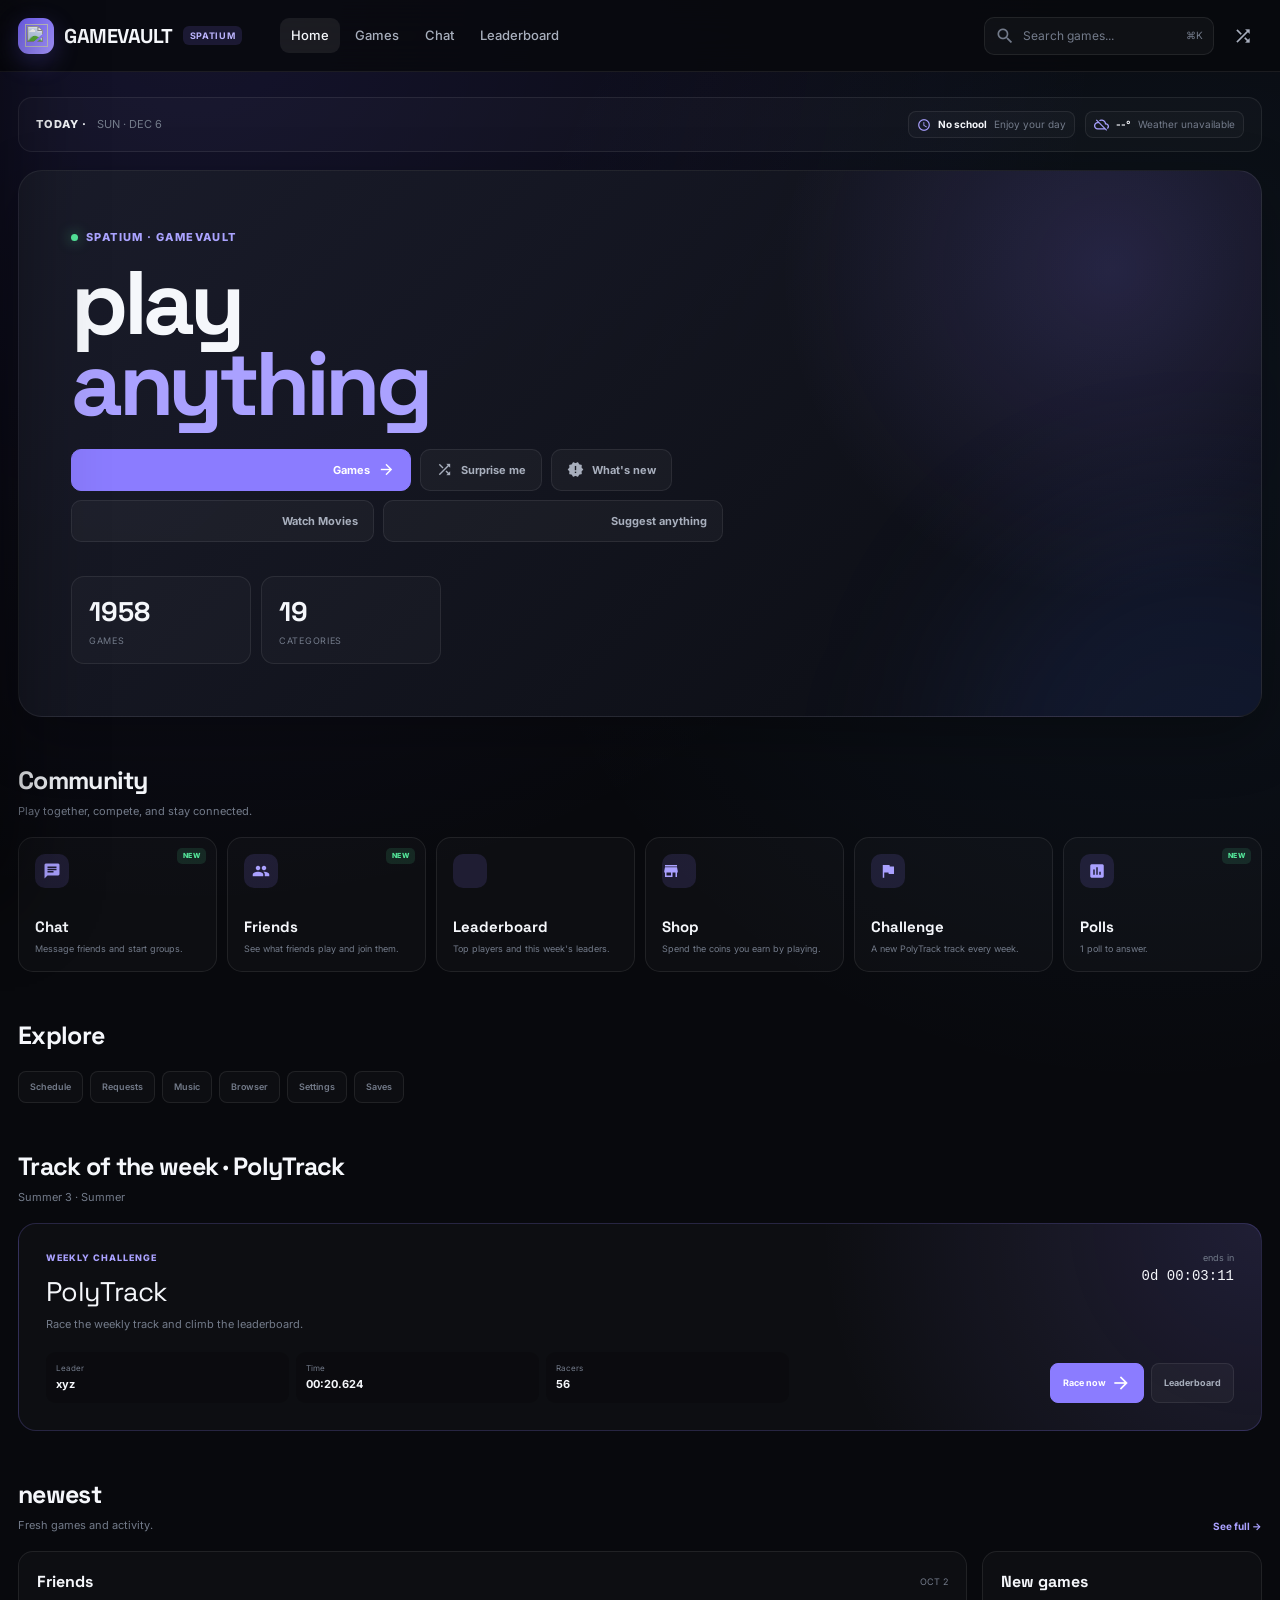
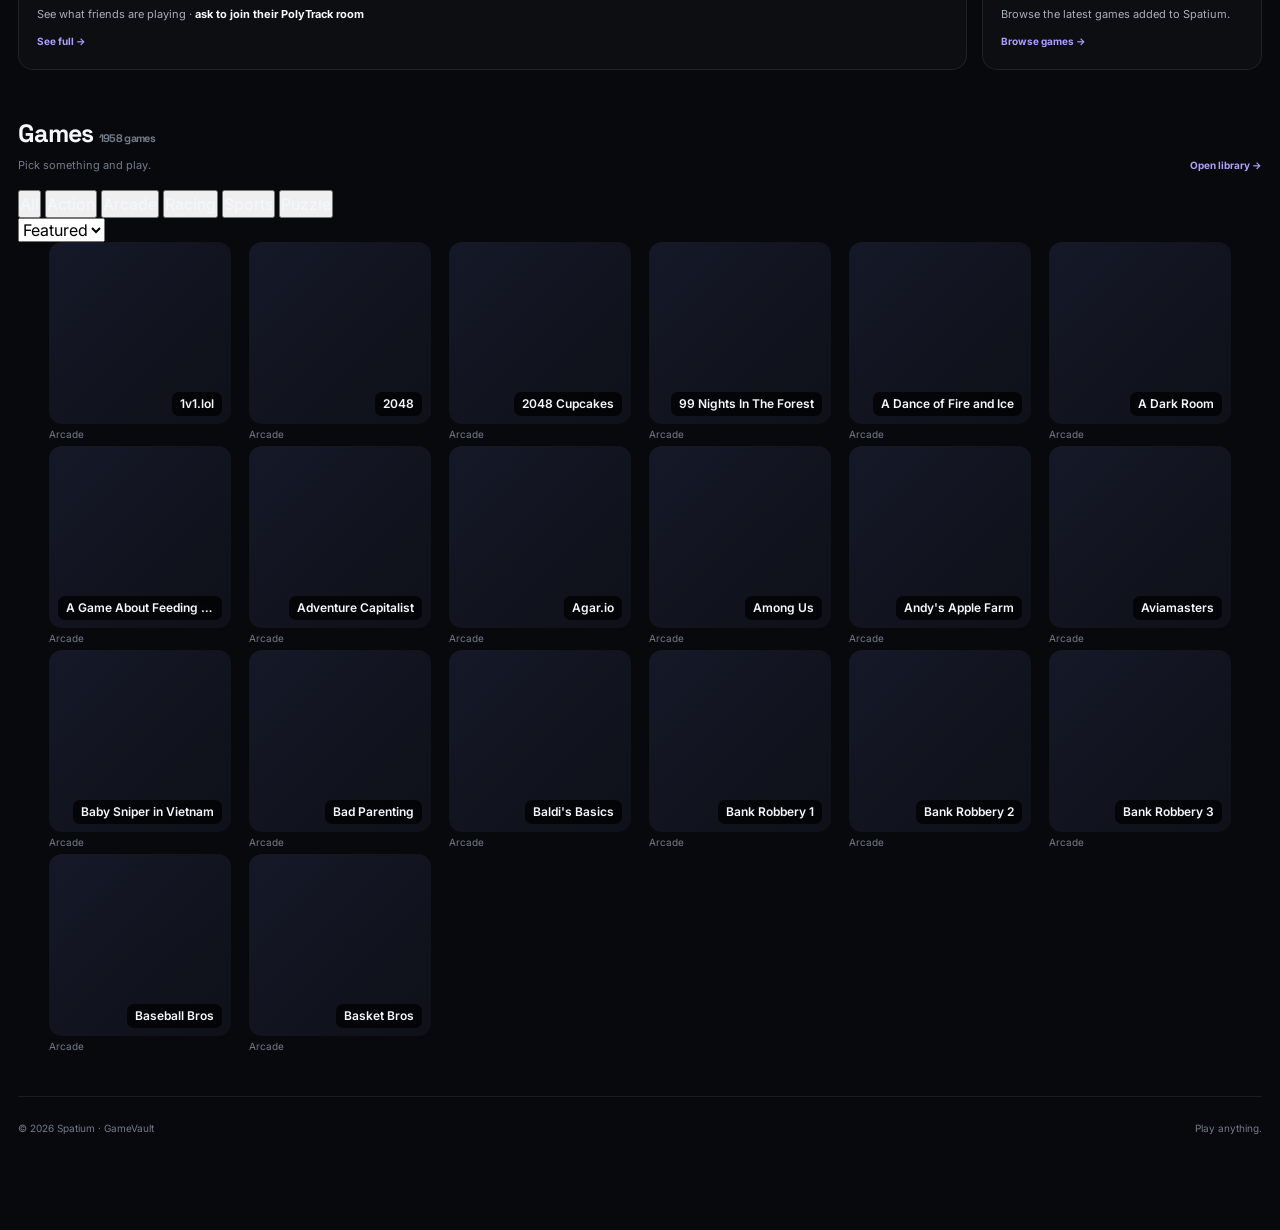
==== commit a9ce19e4: "Enhance game library styles and loading indicator Added styles for game library layout and loading s" ====
--- a/index.html
+++ b/index.html
@@ -1735,6 +1735,20 @@
 /* =========================================================
    GAME LIBRARY
    ========================================================= */
+#games {
+
+    display:
+        grid;
+
+    grid-template-columns:
+        repeat(6, 182px);
+
+    gap:
+        22px 18px;
+
+    justify-content:
+        center;
+}
 
 .game-card {
 
@@ -1742,7 +1756,7 @@
         182px;
 
     min-width:
-        182px;
+        0;
 
     transition:
         transform .2s;
@@ -1770,9 +1784,6 @@
 
     height:
         182px;
-
-    text-decoration:
-        none;
 }
 
 .game-thumb {
@@ -1847,9 +1858,15 @@
     z-index:
         2;
 
+    display:
+        block;
+
     max-width:
         calc(100% - 18px);
 
+    margin:
+        0;
+
     padding:
         5px 8px;
 
@@ -1860,7 +1877,7 @@
         rgba(0,0,0,.72);
 
     color:
-        #ffffff;
+        var(--text);
 
     font-size:
         12px;
@@ -1886,8 +1903,35 @@
 
 .game-meta {
 
-    display:
-        none;
+    color:
+        var(--text-3);
+
+    font-size:
+        10px;
+
+    margin-top:
+        3px;
+}
+
+.loading {
+
+    grid-column:
+        1 / -1;
+
+    padding:
+        60px 20px;
+
+    text-align:
+        center;
+
+    color:
+        var(--text-3);
+
+    border:
+        1px dashed var(--border);
+
+    border-radius:
+        14px;
 }
 /* =========================================================
    MOBILE SIDEBAR
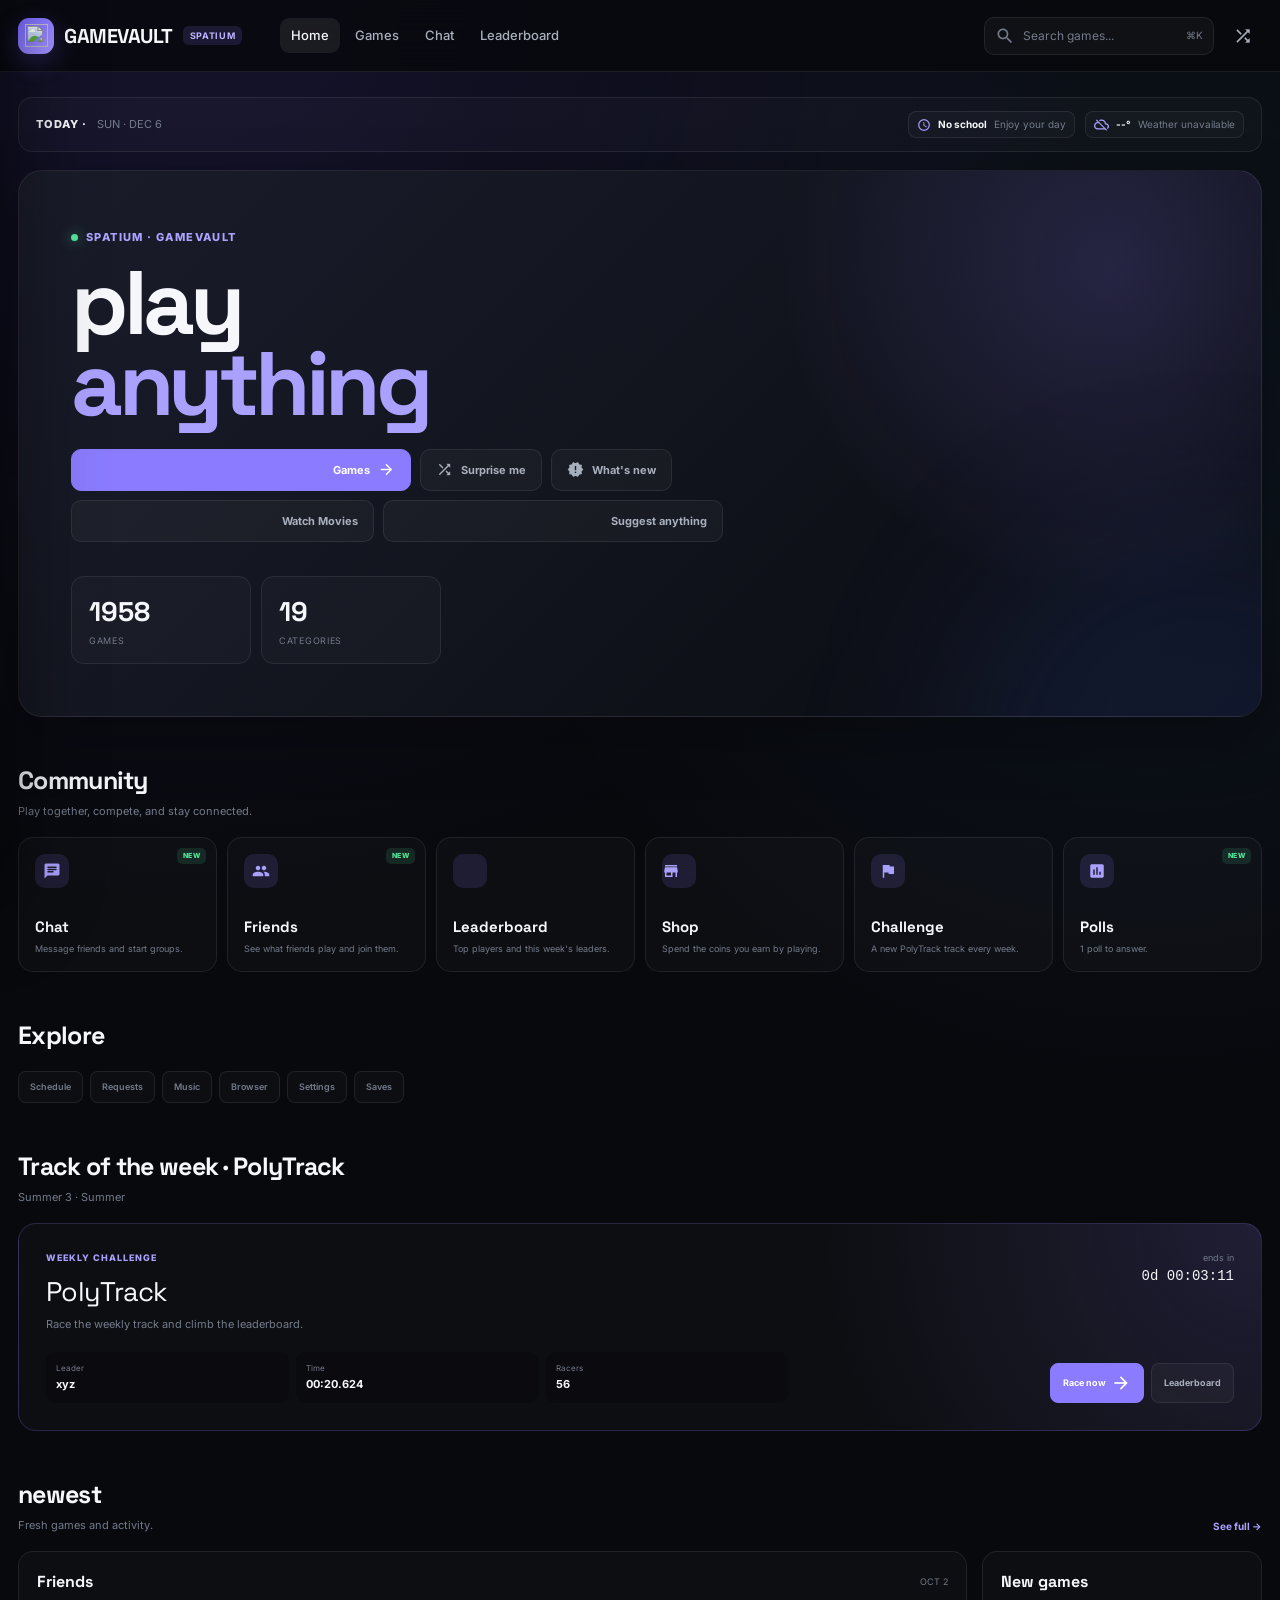
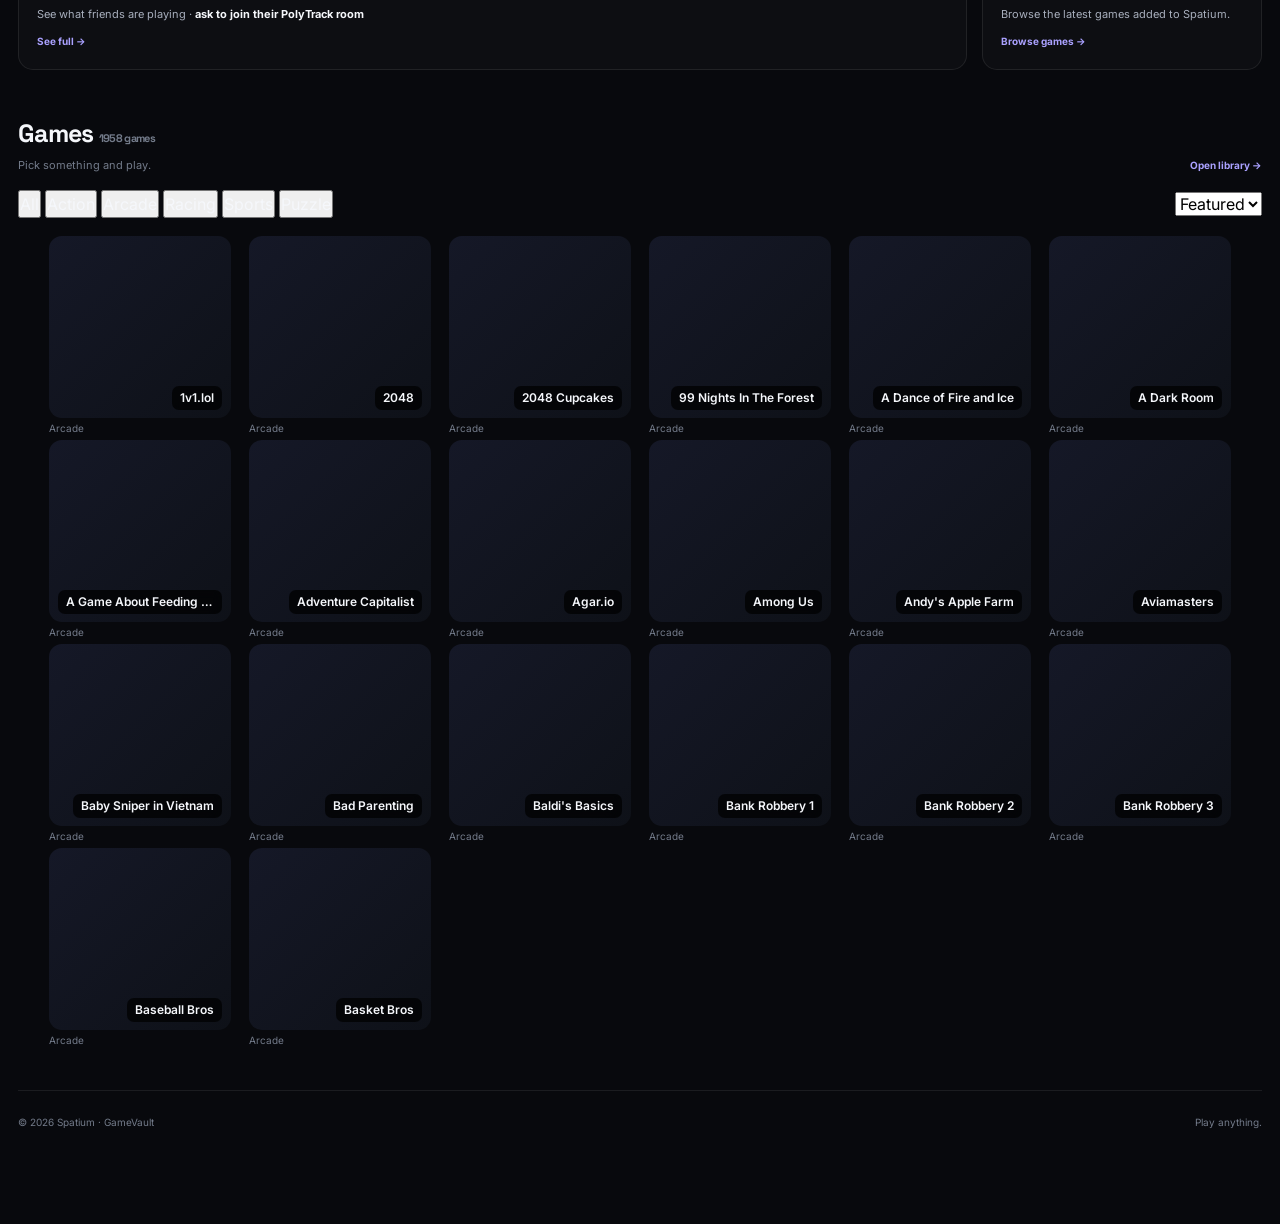
==== commit c132bc63: "Add styles for games toolbar layout" ====
--- a/index.html
+++ b/index.html
@@ -1735,6 +1735,27 @@
 /* =========================================================
    GAME LIBRARY
    ========================================================= */
+    .games-toolbar {
+
+    display:
+        flex;
+
+    justify-content:
+        space-between;
+
+    align-items:
+        center;
+
+    gap:
+        12px;
+
+    flex-wrap:
+        wrap;
+
+    margin-bottom:
+        18px;
+}
+
 #games {
 
     display:
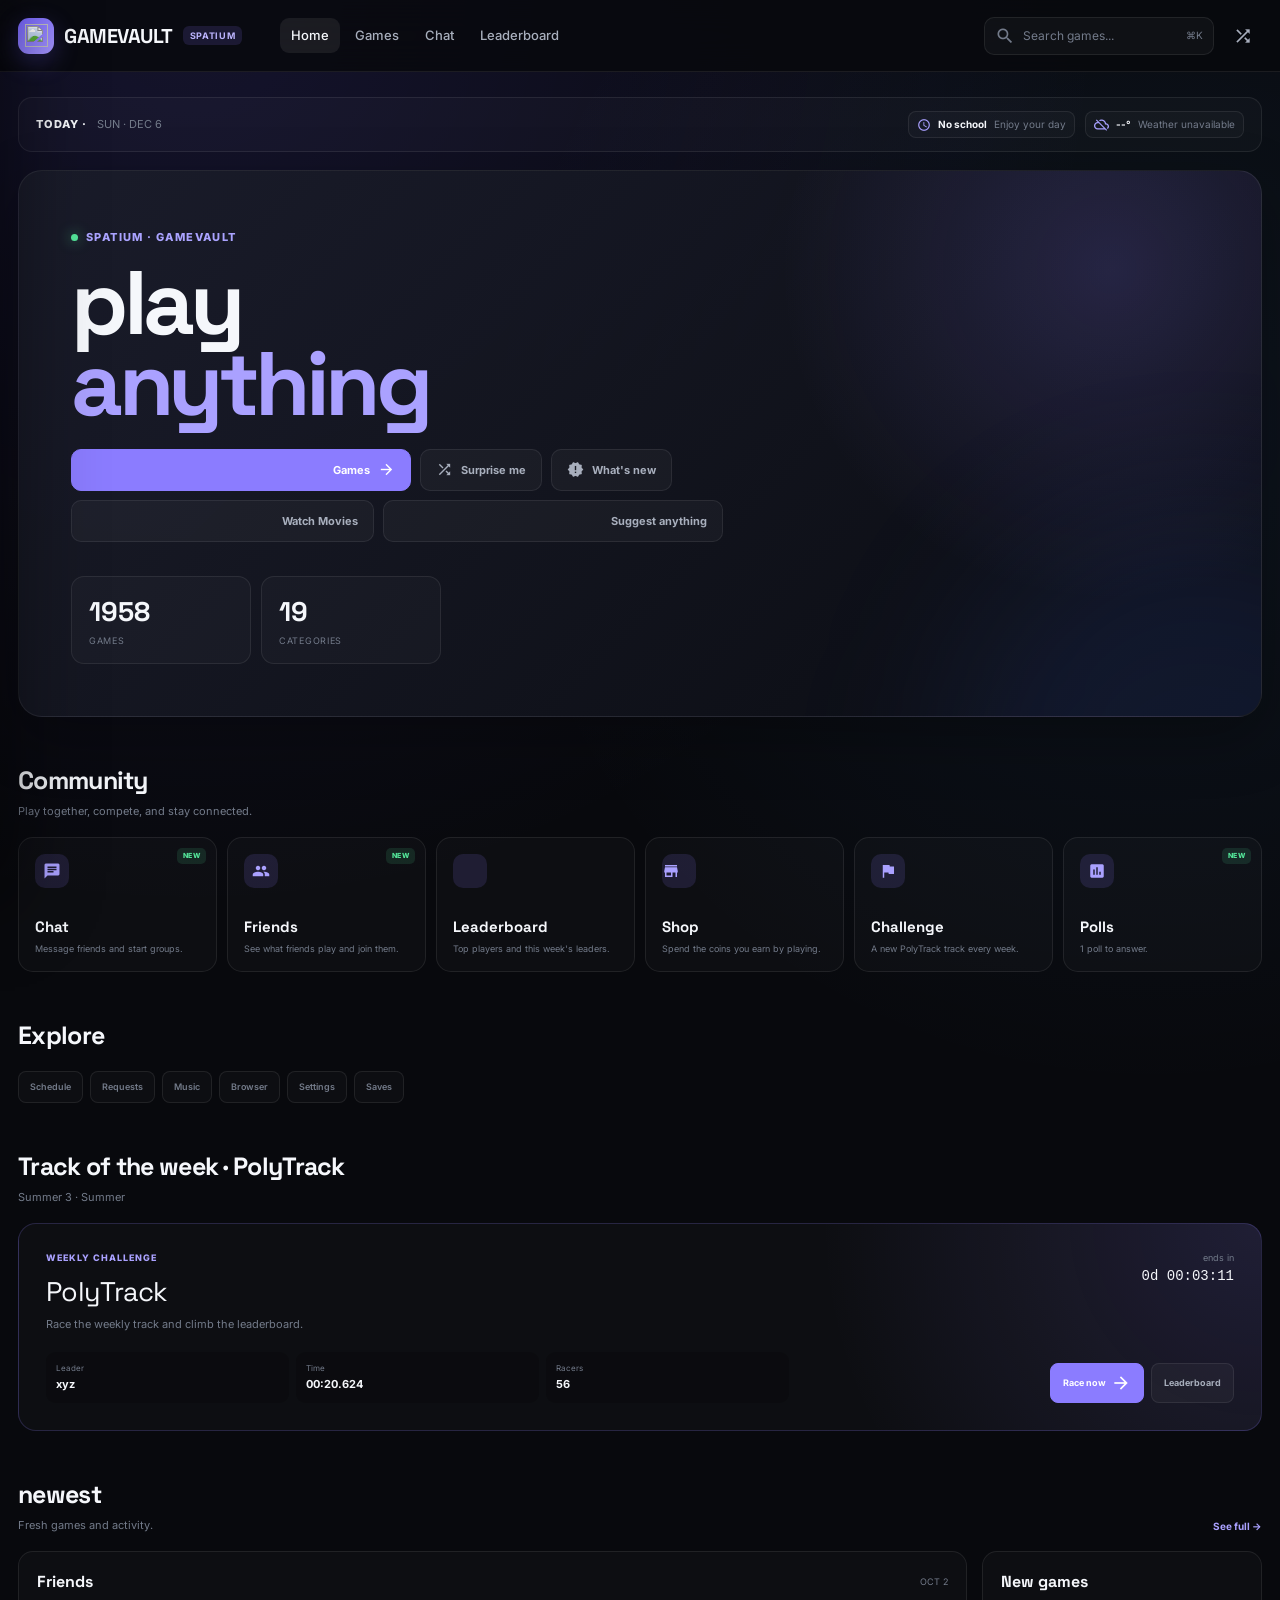
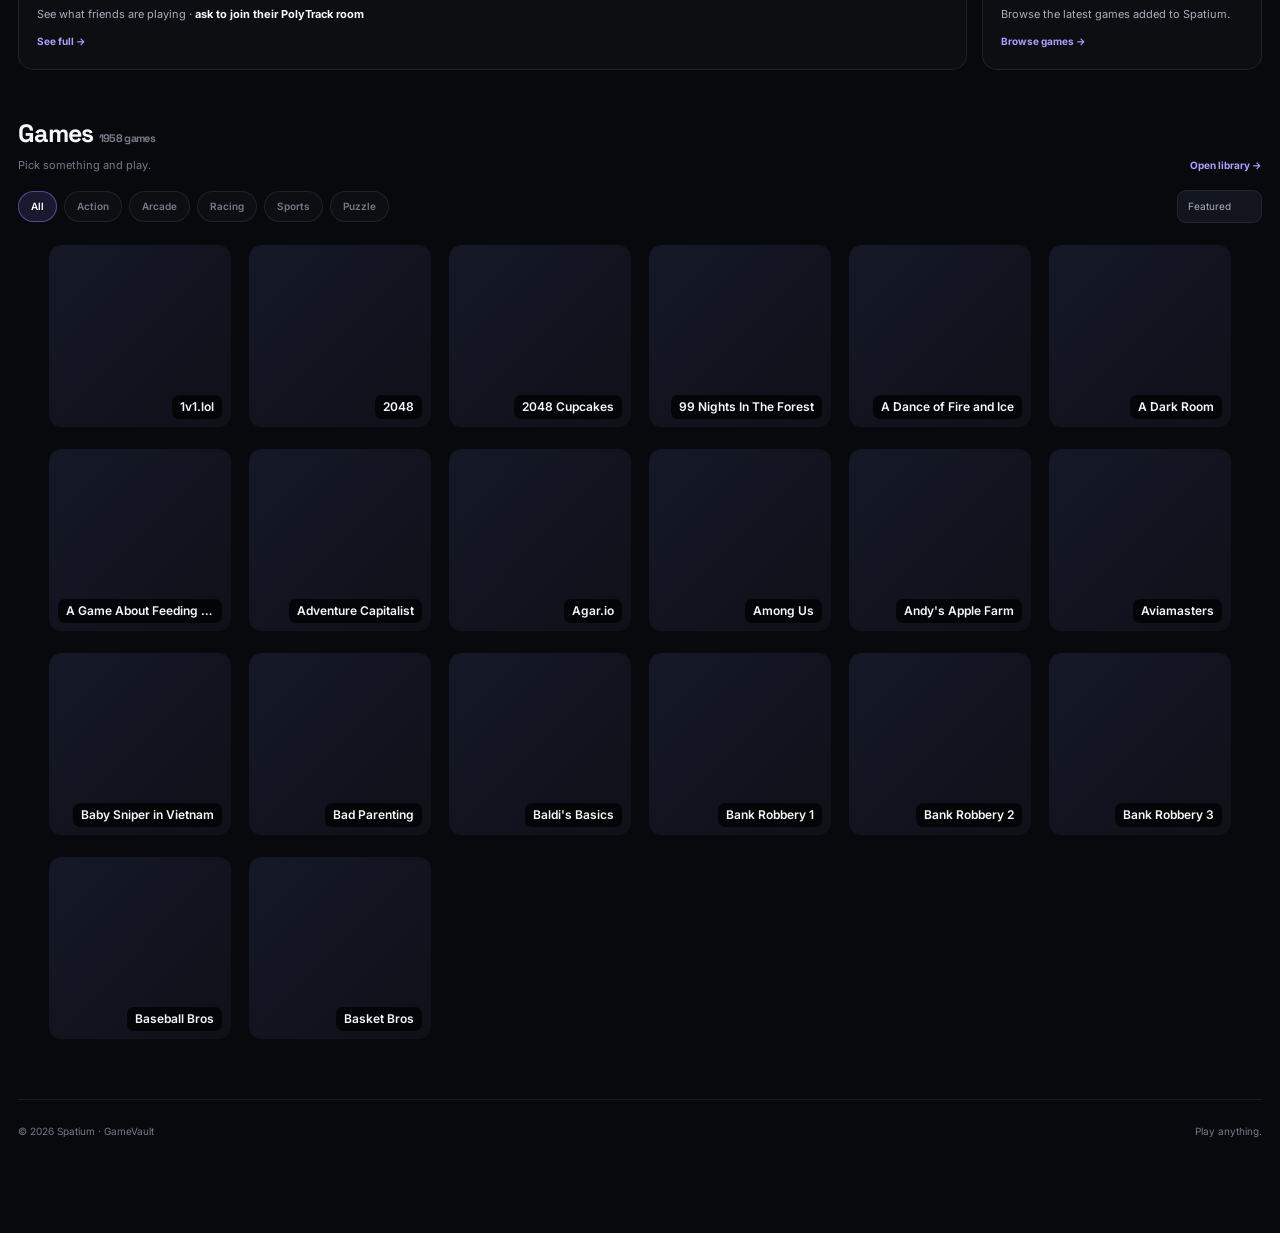
==== commit f3a00ea6: "Update index.html" ====
--- a/index.html
+++ b/index.html
@@ -1735,7 +1735,73 @@
 /* =========================================================
    GAME LIBRARY
    ========================================================= */
-    .games-toolbar {
+   .games-header {
+
+    margin-bottom:
+        22px;
+
+    text-align:
+        center;
+}
+
+.games-header h1 {
+
+    margin:
+        0;
+
+    color:
+        var(--text);
+
+    font-size:
+        28px;
+
+    font-weight:
+        700;
+
+    line-height:
+        1.2;
+}
+
+.games-header p {
+
+    margin:
+        7px 0 12px;
+
+    color:
+        var(--text-3);
+
+    font-size:
+        13px;
+
+    line-height:
+        1.5;
+}
+
+.games-header a {
+
+    color:
+        var(--text);
+
+    font-size:
+        12px;
+
+    font-weight:
+        600;
+
+    text-decoration:
+        none;
+
+    transition:
+        .2s;
+}
+
+.games-header a:hover {
+
+    color:
+        #8b7cff;
+}
+
+.games-toolbar {
 
     display:
         flex;
@@ -1753,7 +1819,139 @@
         wrap;
 
     margin-bottom:
-        18px;
+        22px;
+}
+
+.chips {
+
+    display:
+        flex;
+
+    gap:
+        7px;
+
+    flex-wrap:
+        wrap;
+
+    align-items:
+        center;
+}
+
+.chip {
+
+    border:
+        1px solid var(--border);
+
+    background:
+        rgba(255,255,255,.025);
+
+    color:
+        var(--text-3);
+
+    padding:
+        7px 12px;
+
+    border-radius:
+        999px;
+
+    cursor:
+        pointer;
+
+    font-size:
+        10px;
+
+    font-weight:
+        600;
+
+    transition:
+        .2s;
+}
+
+.chip:hover {
+
+    color:
+        var(--text);
+
+    border-color:
+        var(--border-hover);
+
+    background:
+        rgba(255,255,255,.04);
+}
+
+.chip.active {
+
+    color:
+        white;
+
+    border-color:
+        rgba(139,124,255,.5);
+
+    background:
+        rgba(139,124,255,.14);
+}
+
+.sort {
+
+    display:
+        flex;
+
+    align-items:
+        center;
+
+    gap:
+        7px;
+}
+
+.sort select {
+
+    appearance:
+        none;
+
+    border:
+        1px solid var(--border);
+
+    outline:
+        none;
+
+    border-radius:
+        9px;
+
+    background:
+        var(--bg-3);
+
+    color:
+        var(--text-2);
+
+    padding:
+        8px 30px 8px 10px;
+
+    font-size:
+        10px;
+
+    cursor:
+        pointer;
+
+    transition:
+        .2s;
+}
+
+.sort select:hover {
+
+    border-color:
+        var(--border-hover);
+
+    color:
+        var(--text);
+}
+
+.sort select:focus {
+
+    border-color:
+        rgba(139,124,255,.5);
+
+    box-shadow:
+        0 0 0 2px rgba(139,124,255,.08);
 }
 
 #games {
@@ -1769,6 +1967,9 @@
 
     justify-content:
         center;
+
+    width:
+        100%;
 }
 
 .game-card {
@@ -1805,6 +2006,9 @@
 
     height:
         182px;
+
+    text-decoration:
+        none;
 }
 
 .game-thumb {
@@ -1854,6 +2058,15 @@
 
     display:
         block;
+
+    transition:
+        transform .25s;
+}
+
+.game-card:hover .game-thumb img {
+
+    transform:
+        scale(1.03);
 }
 
 .game-thumb .material-icons {
@@ -1924,6 +2137,9 @@
 
 .game-meta {
 
+    display:
+        none;
+
     color:
         var(--text-3);
 
@@ -1953,6 +2169,75 @@
 
     border-radius:
         14px;
+}
+
+@media (max-width: 1250px) {
+
+    #games {
+
+        grid-template-columns:
+            repeat(5, 182px);
+    }
+}
+
+@media (max-width: 1030px) {
+
+    #games {
+
+        grid-template-columns:
+            repeat(4, 182px);
+    }
+}
+
+@media (max-width: 830px) {
+
+    #games {
+
+        grid-template-columns:
+            repeat(3, 182px);
+    }
+}
+
+@media (max-width: 620px) {
+
+    .games-toolbar {
+
+        align-items:
+            stretch;
+
+        flex-direction:
+            column;
+    }
+
+    .chips {
+
+        justify-content:
+            center;
+    }
+
+    .sort {
+
+        justify-content:
+            center;
+    }
+
+    #games {
+
+        grid-template-columns:
+            repeat(2, 182px);
+
+        gap:
+            20px 14px;
+    }
+}
+
+@media (max-width: 410px) {
+
+    #games {
+
+        grid-template-columns:
+            repeat(1, 182px);
+    }
 }
 /* =========================================================
    MOBILE SIDEBAR
